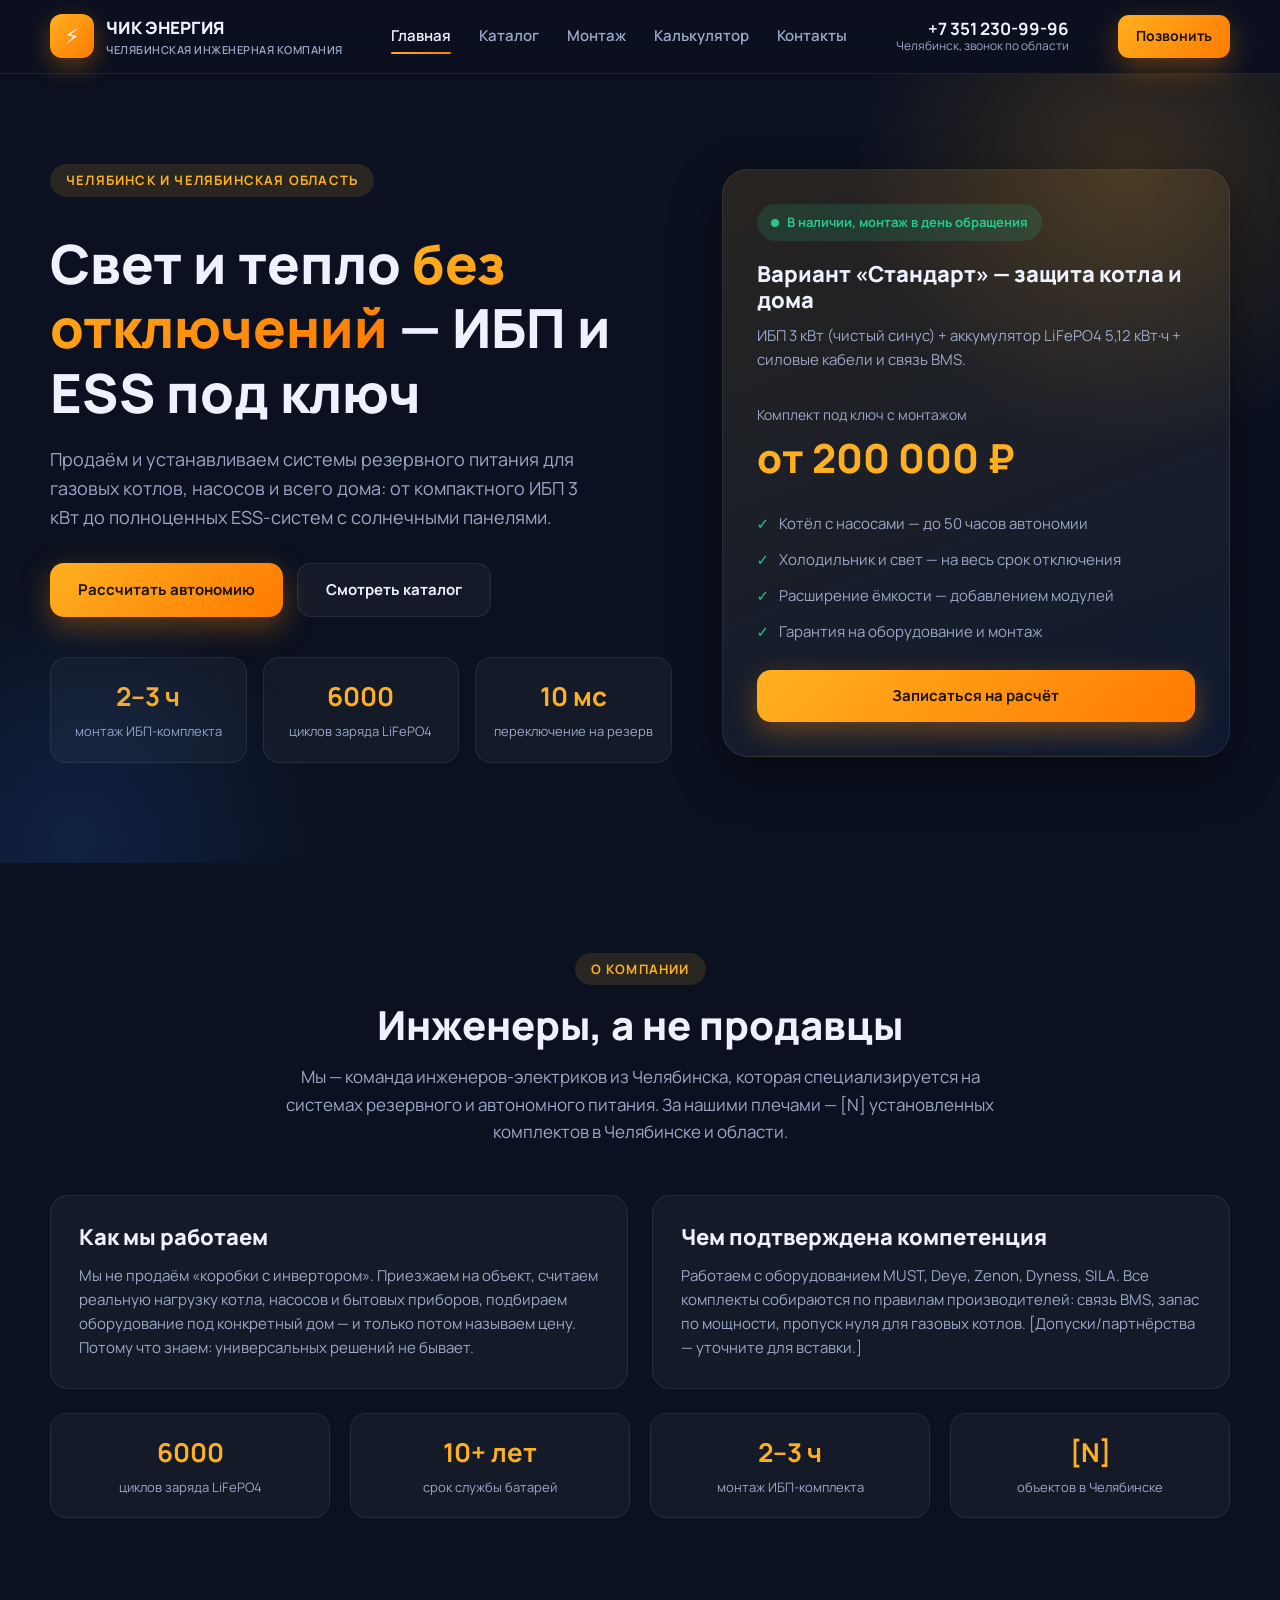
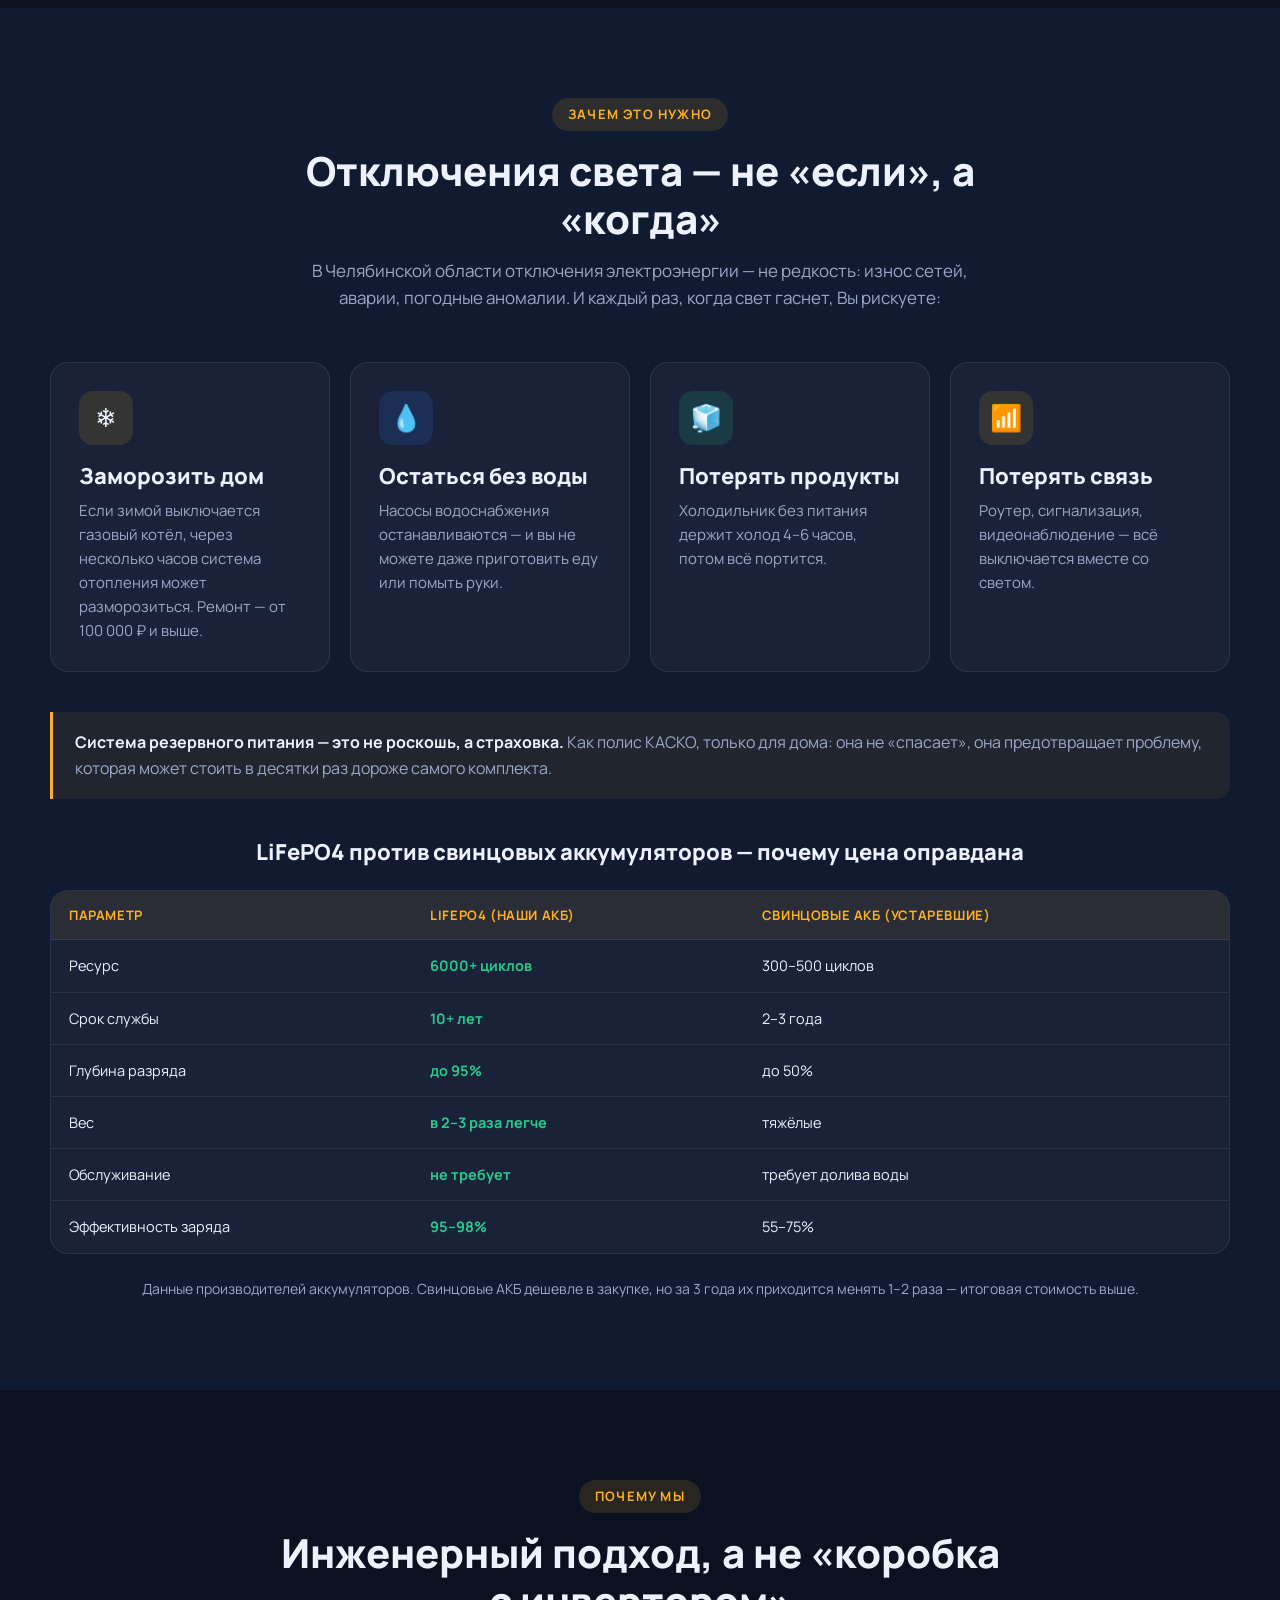
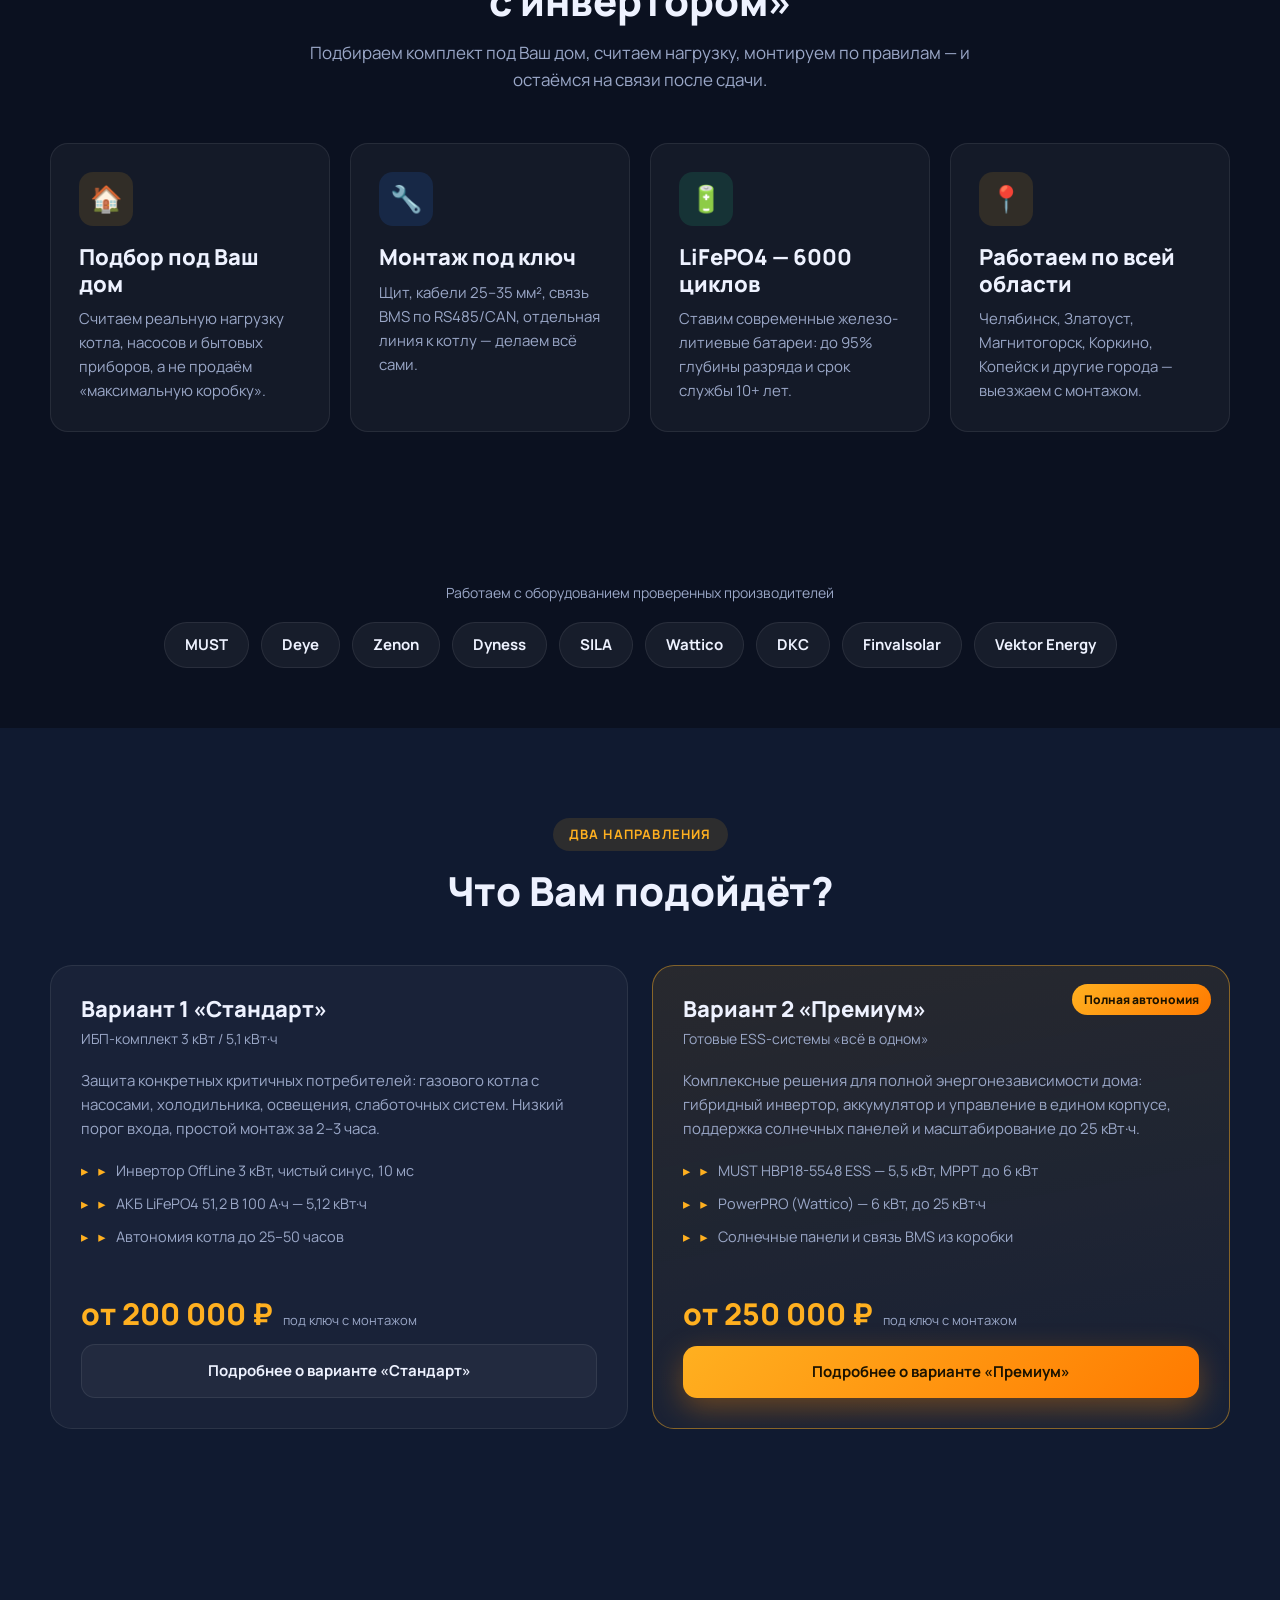
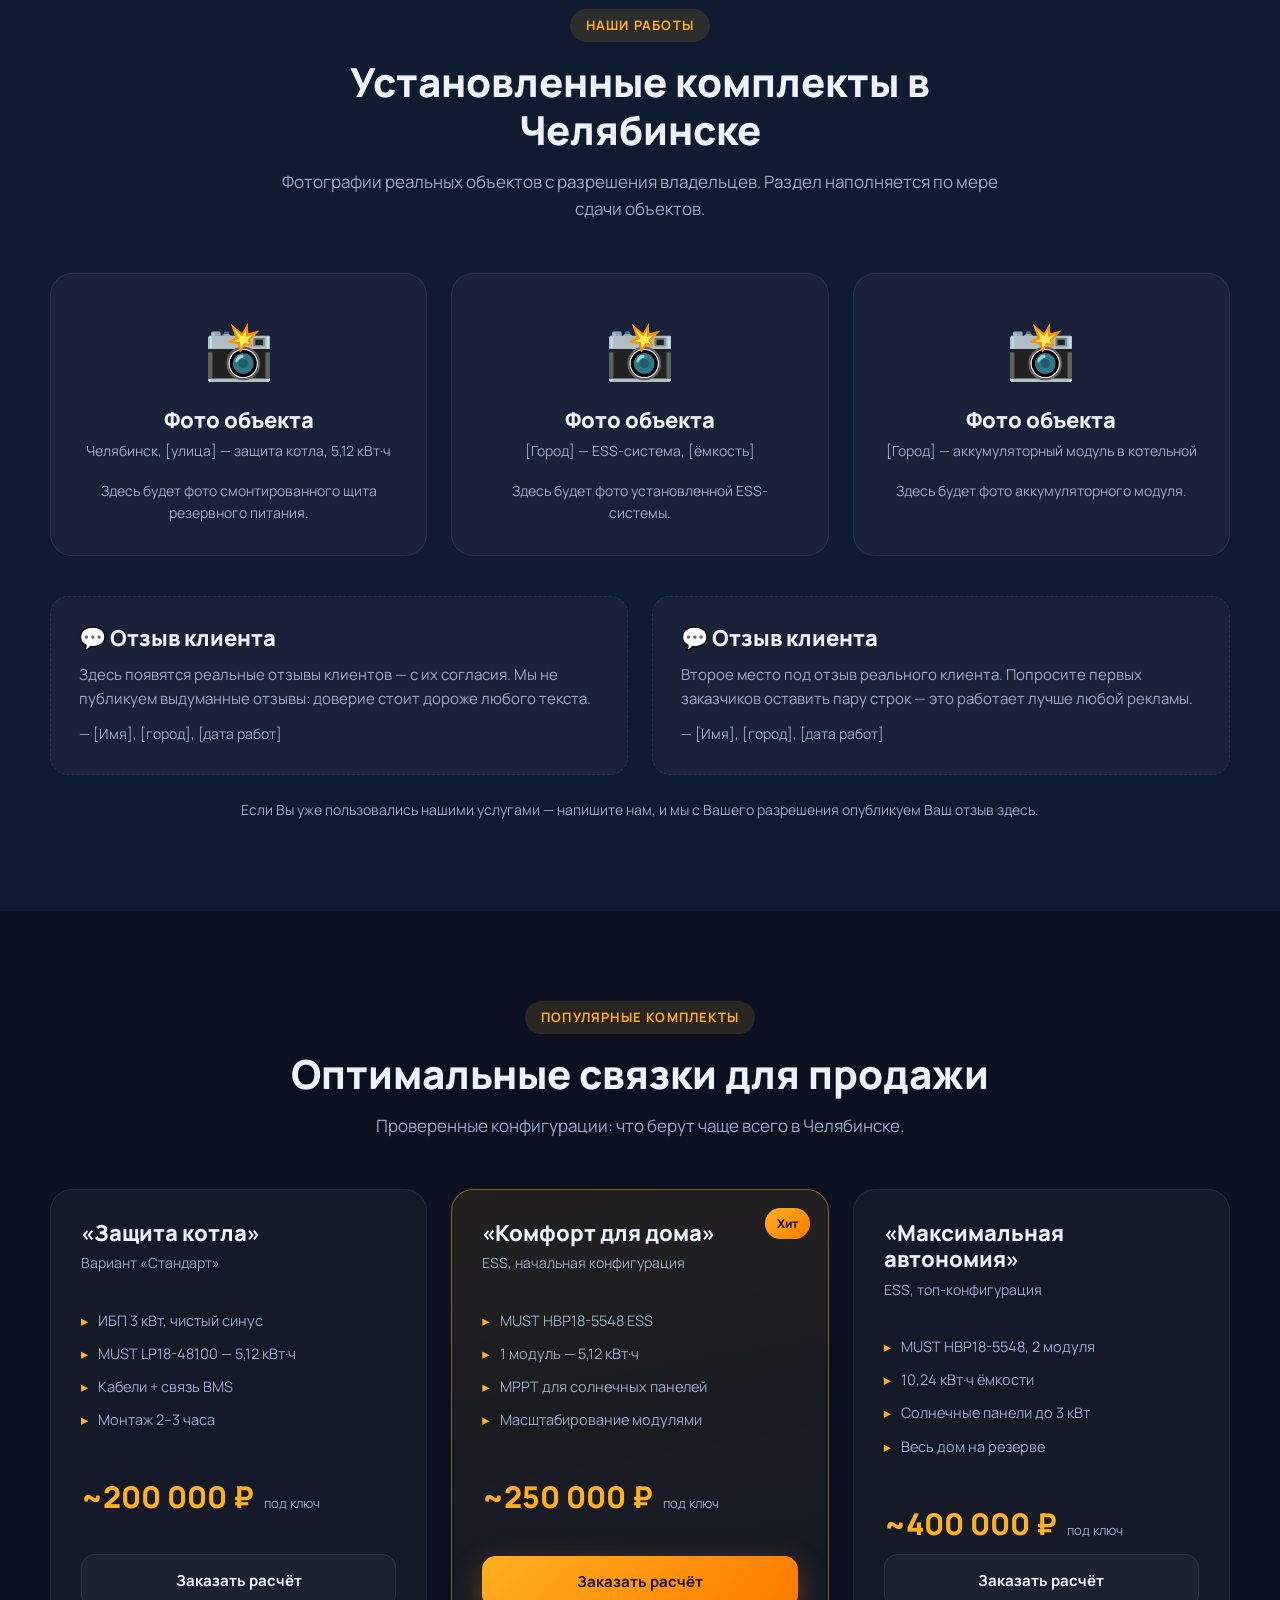
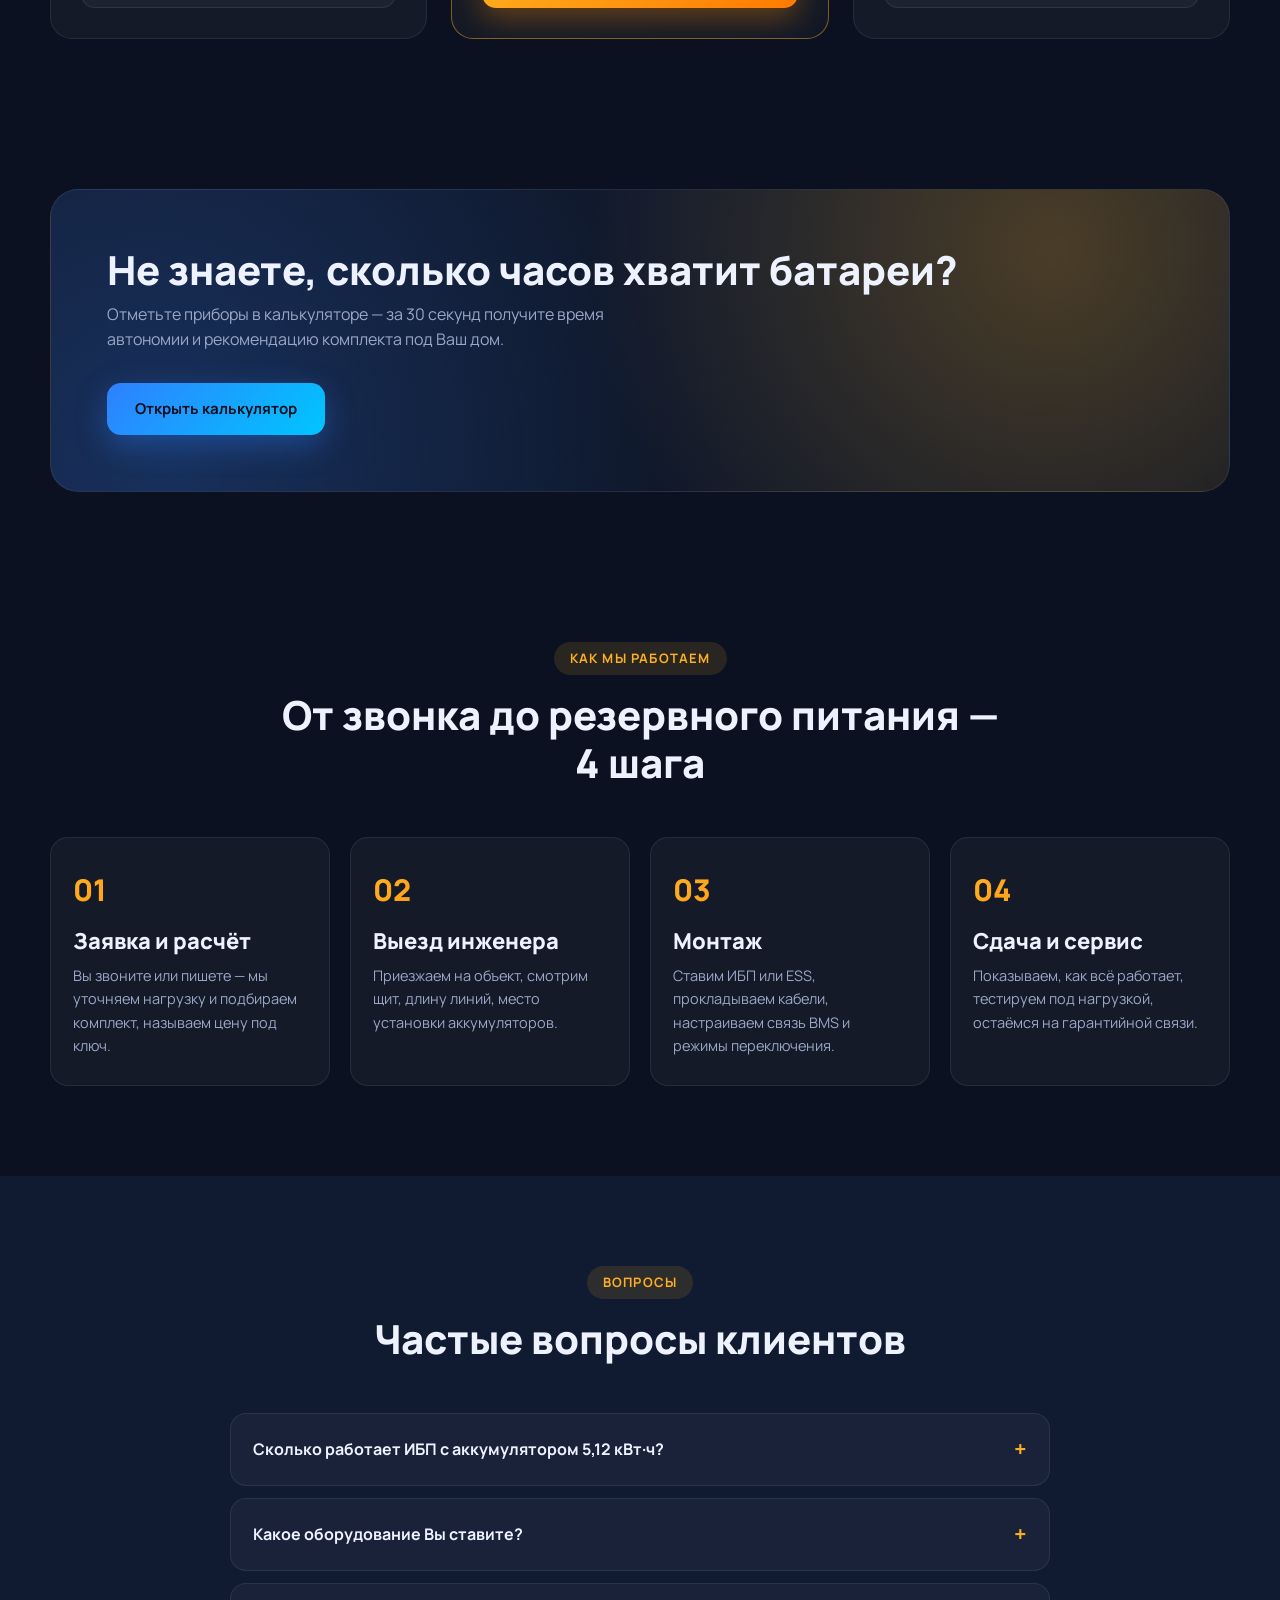
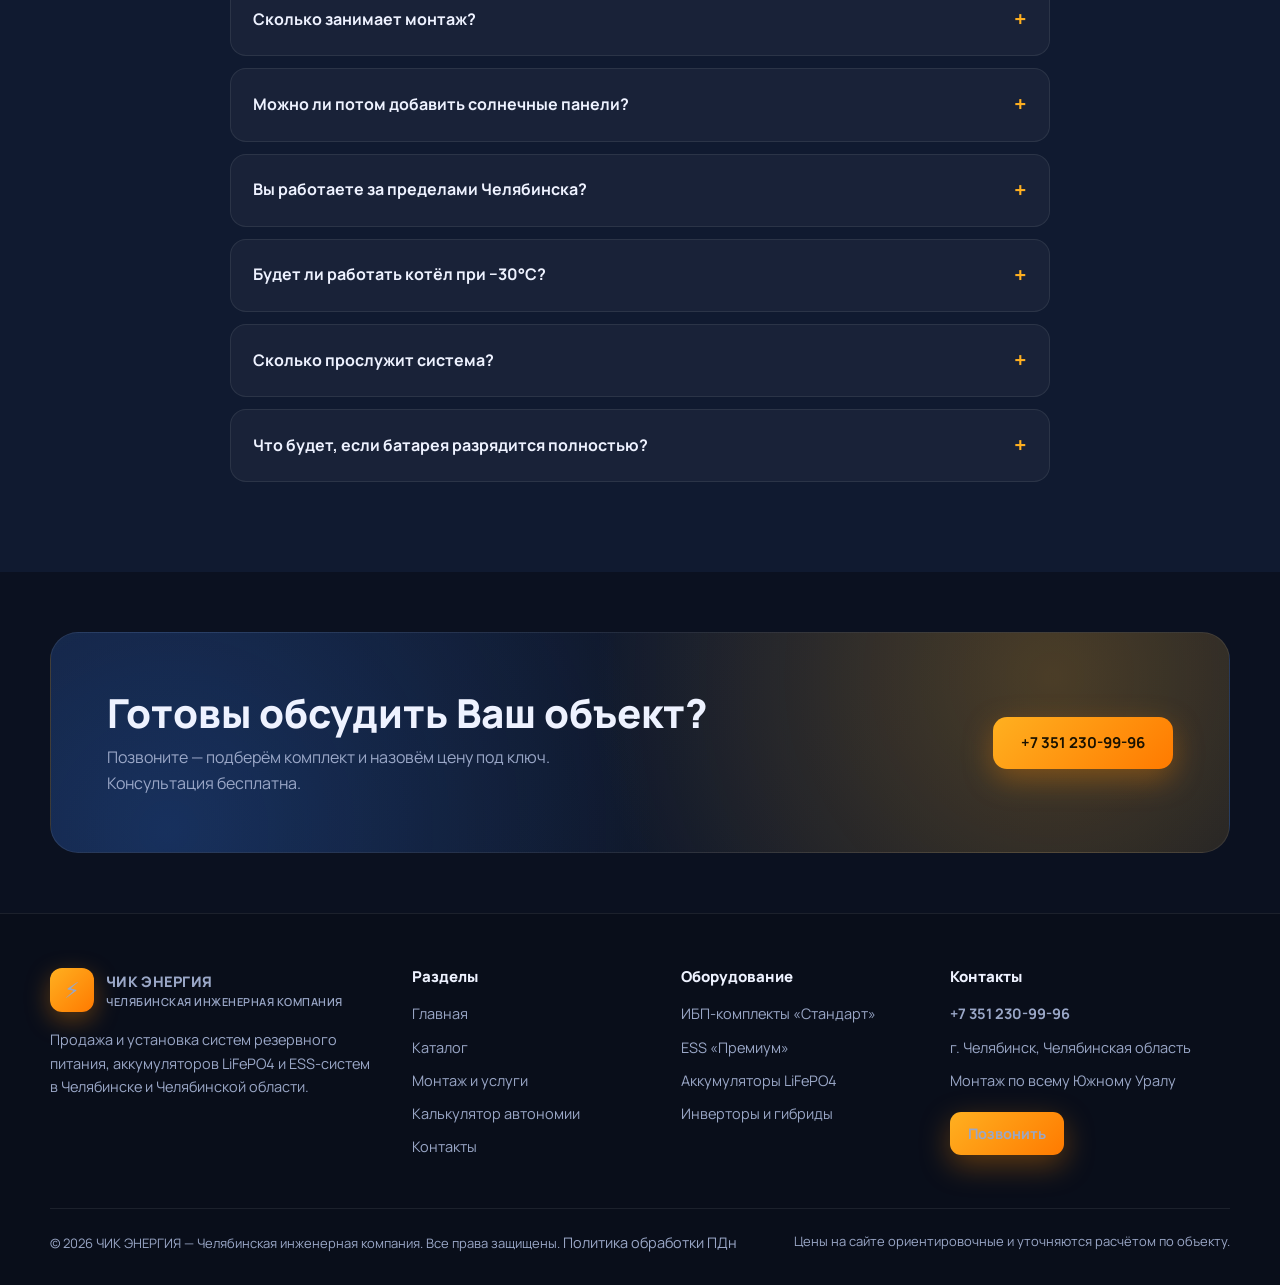
==== index.html @ 3b662ad5 "Развитие сайта по итогам ревью: доверие, SEO, форма, гарантии - Блоки «О компании» и «Зачем это нужн" ====
<!DOCTYPE html>
<html lang="ru">
<head>
  <meta charset="UTF-8">
  <meta name="viewport" content="width=device-width, initial-scale=1.0">
  <title>ЧИК ЭНЕРГИЯ — ИБП и ESS под ключ в Челябинске и области</title>
  <meta name="description" content="Челябинская инженерная компания «Энергия»: продажа и установка ИБП, аккумуляторов LiFePO4 и ESS-систем для дома. Монтаж под ключ, калькулятор автономии, гарантия.">
  <link rel="icon" type="image/svg+xml" href="favicon.svg">
  <meta property="og:title" content="ЧИК ЭНЕРГИЯ — ИБП и ESS под ключ в Челябинске и области">
  <meta property="og:description" content="Продажа и установка систем резервного питания: ИБП 3 кВт и ESS-системы с аккумуляторами LiFePO4. Монтаж под ключ, гарантия.">
  <meta property="og:type" content="website">
  <meta property="og:url" content="https://morozzz174.github.io/chik-energy/">
  <meta property="og:locale" content="ru_RU">
  <meta name="geo.region" content="RU-CHE">
  <meta name="geo.placename" content="Челябинск">
  <link rel="preconnect" href="https://fonts.googleapis.com">
  <link rel="preconnect" href="https://fonts.gstatic.com" crossorigin>
  <link href="https://fonts.googleapis.com/css2?family=Manrope:wght@400;600;700;800&display=swap" rel="stylesheet">
  <link rel="stylesheet" href="css/style.css">
</head>
<body>

  <header class="header">
    <div class="container header-inner">
      <a href="index.html" class="logo">
        <span class="logo-icon">⚡</span>
        <span>ЧИК ЭНЕРГИЯ<small>Челябинская инженерная компания</small></span>
      </a>
      <nav class="nav">
        <a href="index.html" class="active">Главная</a>
        <a href="catalog.html">Каталог</a>
        <a href="services.html">Монтаж</a>
        <a href="calculator.html">Калькулятор</a>
        <a href="contacts.html">Контакты</a>
      </nav>
      <a class="header-phone" href="tel:+73512309996">
        <strong>+7 351 230-99-96</strong>
        <span>Челябинск, звонок по области</span>
      </a>
      <a href="tel:+73512309996" class="btn btn-primary btn-sm">Позвонить</a>
      <button class="burger" aria-label="Меню"><span></span><span></span><span></span></button>
    </div>
  </header>

  <main>
    <section class="hero">
      <div class="container hero-grid">
        <div>
          <span class="eyebrow">Челябинск и Челябинская область</span>
          <h1>Свет и тепло <span class="text-grad">без отключений</span> — ИБП и ESS под ключ</h1>
          <p class="lead">Продаём и устанавливаем системы резервного питания для газовых котлов, насосов и всего дома: от компактного ИБП 3 кВт до полноценных ESS-систем с солнечными панелями.</p>
          <div class="hero-actions">
            <a href="calculator.html" class="btn btn-primary">Рассчитать автономию</a>
            <a href="catalog.html" class="btn btn-ghost">Смотреть каталог</a>
          </div>
          <div class="hero-stats">
            <div class="stat"><b>2–3 ч</b><span>монтаж ИБП-комплекта</span></div>
            <div class="stat"><b>6000</b><span>циклов заряда LiFePO4</span></div>
            <div class="stat"><b>10 мс</b><span>переключение на резерв</span></div>
          </div>
        </div>
        <div class="hero-card">
          <span class="badge"><span class="dot"></span> В наличии, монтаж в день обращения</span>
          <h3>Вариант «Стандарт» — защита котла и дома</h3>
          <p class="lead" style="font-size:15px">ИБП 3 кВт (чистый синус) + аккумулятор LiFePO4 5,12 кВт·ч + силовые кабели и связь BMS.</p>
          <div class="hero-price">
            <div class="from">Комплект под ключ с монтажом</div>
            <div class="val">от 200 000 ₽</div>
          </div>
          <ul class="hero-list">
            <li>Котёл с насосами — до 50 часов автономии</li>
            <li>Холодильник и свет — на весь срок отключения</li>
            <li>Расширение ёмкости — добавлением модулей</li>
            <li>Гарантия на оборудование и монтаж</li>
          </ul>
          <a href="contacts.html" class="btn btn-primary btn-block">Записаться на расчёт</a>
        </div>
      </div>
    </section>

    <section class="section" id="about">
      <div class="container">
        <div class="section-head reveal">
          <span class="eyebrow">О компании</span>
          <h2>Инженеры, а не продавцы</h2>
          <p class="lead">Мы — команда инженеров-электриков из Челябинска, которая специализируется на системах резервного и автономного питания. За нашими плечами — [N] установленных комплектов в Челябинске и области.</p>
        </div>
        <div class="grid-2">
          <div class="card reveal">
            <h3>Как мы работаем</h3>
            <p style="margin-top:14px">Мы не продаём «коробки с инвертором». Приезжаем на объект, считаем реальную нагрузку котла, насосов и бытовых приборов, подбираем оборудование под конкретный дом — и только потом называем цену. Потому что знаем: универсальных решений не бывает.</p>
          </div>
          <div class="card reveal">
            <h3>Чем подтверждена компетенция</h3>
            <p style="margin-top:14px">Работаем с оборудованием MUST, Deye, Zenon, Dyness, SILA. Все комплекты собираются по правилам производителей: связь BMS, запас по мощности, пропуск нуля для газовых котлов. [Допуски/партнёрства — уточните для вставки.]</p>
          </div>
        </div>
        <div class="grid-4 mt-24">
          <div class="stat reveal"><b>6000</b><span>циклов заряда LiFePO4</span></div>
          <div class="stat reveal"><b>10+ лет</b><span>срок службы батарей</span></div>
          <div class="stat reveal"><b>2–3 ч</b><span>монтаж ИБП-комплекта</span></div>
          <div class="stat reveal"><b>[N]</b><span>объектов в Челябинске</span></div>
        </div>
      </div>
    </section>

    <section class="section" style="background:var(--bg-soft)">
      <div class="container">
        <div class="section-head reveal">
          <span class="eyebrow">Зачем это нужно</span>
          <h2>Отключения света — не «если», а «когда»</h2>
          <p class="lead">В Челябинской области отключения электроэнергии — не редкость: износ сетей, аварии, погодные аномалии. И каждый раз, когда свет гаснет, Вы рискуете:</p>
        </div>
        <div class="grid-4">
          <div class="card reveal">
            <div class="icon">❄️</div>
            <h3>Заморозить дом</h3>
            <p>Если зимой выключается газовый котёл, через несколько часов система отопления может разморозиться. Ремонт — от 100 000 ₽ и выше.</p>
          </div>
          <div class="card reveal">
            <div class="icon blue">💧</div>
            <h3>Остаться без воды</h3>
            <p>Насосы водоснабжения останавливаются — и вы не можете даже приготовить еду или помыть руки.</p>
          </div>
          <div class="card reveal">
            <div class="icon green">🧊</div>
            <h3>Потерять продукты</h3>
            <p>Холодильник без питания держит холод 4–6 часов, потом всё портится.</p>
          </div>
          <div class="card reveal">
            <div class="icon">📶</div>
            <h3>Потерять связь</h3>
            <p>Роутер, сигнализация, видеонаблюдение — всё выключается вместе со светом.</p>
          </div>
        </div>
        <div class="note-box mt-40 reveal" style="font-size:16px">
          <b>Система резервного питания — это не роскошь, а страховка.</b> Как полис КАСКО, только для дома: она не «спасает», она предотвращает проблему, которая может стоить в десятки раз дороже самого комплекта.
        </div>

        <h3 class="mt-40 reveal center">LiFePO4 против свинцовых аккумуляторов — почему цена оправдана</h3>
        <div class="table-wrap mt-24 reveal">
          <table>
            <thead>
              <tr><th>Параметр</th><th>LiFePO4 (наши АКБ)</th><th>Свинцовые АКБ (устаревшие)</th></tr>
            </thead>
            <tbody>
              <tr><td>Ресурс</td><td style="color:var(--green);font-weight:700">6000+ циклов</td><td>300–500 циклов</td></tr>
              <tr><td>Срок службы</td><td style="color:var(--green);font-weight:700">10+ лет</td><td>2–3 года</td></tr>
              <tr><td>Глубина разряда</td><td style="color:var(--green);font-weight:700">до 95%</td><td>до 50%</td></tr>
              <tr><td>Вес</td><td style="color:var(--green);font-weight:700">в 2–3 раза легче</td><td>тяжёлые</td></tr>
              <tr><td>Обслуживание</td><td style="color:var(--green);font-weight:700">не требует</td><td>требует долива воды</td></tr>
              <tr><td>Эффективность заряда</td><td style="color:var(--green);font-weight:700">95–98%</td><td>55–75%</td></tr>
            </tbody>
          </table>
        </div>
        <p class="lead center mt-24 reveal" style="font-size:14px">Данные производителей аккумуляторов. Свинцовые АКБ дешевле в закупке, но за 3 года их приходится менять 1–2 раза — итоговая стоимость выше.</p>
      </div>
    </section>

    <section class="section">
      <div class="container">
        <div class="section-head reveal">
          <span class="eyebrow">Почему мы</span>
          <h2>Инженерный подход, а не «коробка с инвертором»</h2>
          <p class="lead">Подбираем комплект под Ваш дом, считаем нагрузку, монтируем по правилам — и остаёмся на связи после сдачи.</p>
        </div>
        <div class="grid-4">
          <div class="card reveal">
            <div class="icon">🏠</div>
            <h3>Подбор под Ваш дом</h3>
            <p>Считаем реальную нагрузку котла, насосов и бытовых приборов, а не продаём «максимальную коробку».</p>
          </div>
          <div class="card reveal">
            <div class="icon blue">🔧</div>
            <h3>Монтаж под ключ</h3>
            <p>Щит, кабели 25–35 мм², связь BMS по RS485/CAN, отдельная линия к котлу — делаем всё сами.</p>
          </div>
          <div class="card reveal">
            <div class="icon green">🔋</div>
            <h3>LiFePO4 — 6000 циклов</h3>
            <p>Ставим современные железо-литиевые батареи: до 95% глубины разряда и срок службы 10+ лет.</p>
          </div>
          <div class="card reveal">
            <div class="icon">📍</div>
            <h3>Работаем по всей области</h3>
            <p>Челябинск, Златоуст, Магнитогорск, Коркино, Копейск и другие города — выезжаем с монтажом.</p>
          </div>
        </div>
      </div>
    </section>

    <section class="section-tight">
      <div class="container center">
        <p class="lead reveal" style="font-size:14px;margin-bottom:18px">Работаем с оборудованием проверенных производителей</p>
        <div class="partners reveal">
          <span class="badge-line">MUST</span>
          <span class="badge-line">Deye</span>
          <span class="badge-line">Zenon</span>
          <span class="badge-line">Dyness</span>
          <span class="badge-line">SILA</span>
          <span class="badge-line">Wattico</span>
          <span class="badge-line">DKC</span>
          <span class="badge-line">Finvalsolar</span>
          <span class="badge-line">Vektor Energy</span>
        </div>
      </div>
    </section>

    <section class="section" style="background:var(--bg-soft)">
      <div class="container">
        <div class="section-head reveal">
          <span class="eyebrow">Два направления</span>
          <h2>Что Вам подойдёт?</h2>
        </div>
        <div class="grid-2">
          <div class="product reveal">
            <h3>Вариант 1 «Стандарт»</h3>
            <p class="sub">ИБП-комплект 3 кВт / 5,1 кВт·ч</p>
            <p class="lead" style="font-size:15px">Защита конкретных критичных потребителей: газового котла с насосами, холодильника, освещения, слаботочных систем. Низкий порог входа, простой монтаж за 2–3 часа.</p>
            <ul style="display:grid;gap:10px;margin:18px 0 24px">
              <li style="color:var(--muted);font-size:14.5px;display:flex;gap:10px"><span style="color:var(--accent)">▸</span> Инвертор OffLine 3 кВт, чистый синус, 10 мс</li>
              <li style="color:var(--muted);font-size:14.5px;display:flex;gap:10px"><span style="color:var(--accent)">▸</span> АКБ LiFePO4 51,2 В 100 А·ч — 5,12 кВт·ч</li>
              <li style="color:var(--muted);font-size:14.5px;display:flex;gap:10px"><span style="color:var(--accent)">▸</span> Автономия котла до 25–50 часов</li>
            </ul>
            <div class="price-row"><span class="price">от 200 000 ₽</span><span class="price-note">под ключ с монтажом</span></div>
            <a href="catalog.html#standart" class="btn btn-ghost">Подробнее о варианте «Стандарт»</a>
          </div>
          <div class="product featured reveal">
            <span class="tag">Полная автономия</span>
            <h3>Вариант 2 «Премиум»</h3>
            <p class="sub">Готовые ESS-системы «всё в одном»</p>
            <p class="lead" style="font-size:15px">Комплексные решения для полной энергонезависимости дома: гибридный инвертор, аккумулятор и управление в едином корпусе, поддержка солнечных панелей и масштабирование до 25 кВт·ч.</p>
            <ul style="display:grid;gap:10px;margin:18px 0 24px">
              <li style="color:var(--muted);font-size:14.5px;display:flex;gap:10px"><span style="color:var(--accent)">▸</span> MUST HBP18-5548 ESS — 5,5 кВт, MPPT до 6 кВт</li>
              <li style="color:var(--muted);font-size:14.5px;display:flex;gap:10px"><span style="color:var(--accent)">▸</span> PowerPRO (Wattico) — 6 кВт, до 25 кВт·ч</li>
              <li style="color:var(--muted);font-size:14.5px;display:flex;gap:10px"><span style="color:var(--accent)">▸</span> Солнечные панели и связь BMS из коробки</li>
            </ul>
            <div class="price-row"><span class="price">от 250 000 ₽</span><span class="price-note">под ключ с монтажом</span></div>
            <a href="catalog.html#premium" class="btn btn-primary">Подробнее о варианте «Премиум»</a>
          </div>
        </div>
      </div>
    </section>

    <section class="section" style="background:var(--bg-soft)">
      <div class="container">
        <div class="section-head reveal">
          <span class="eyebrow">Наши работы</span>
          <h2>Установленные комплекты в Челябинске</h2>
          <p class="lead">Фотографии реальных объектов с разрешения владельцев. Раздел наполняется по мере сдачи объектов.</p>
        </div>
        <div class="grid-3">
          <div class="product reveal" style="align-items:center;text-align:center">
            <div style="font-size:56px;margin-bottom:14px">📸</div>
            <h3>Фото объекта</h3>
            <p class="sub">Челябинск, [улица] — защита котла, 5,12 кВт·ч</p>
            <p class="lead" style="font-size:14px">Здесь будет фото смонтированного щита резервного питания.</p>
          </div>
          <div class="product reveal" style="align-items:center;text-align:center">
            <div style="font-size:56px;margin-bottom:14px">📸</div>
            <h3>Фото объекта</h3>
            <p class="sub">[Город] — ESS-система, [ёмкость]</p>
            <p class="lead" style="font-size:14px">Здесь будет фото установленной ESS-системы.</p>
          </div>
          <div class="product reveal" style="align-items:center;text-align:center">
            <div style="font-size:56px;margin-bottom:14px">📸</div>
            <h3>Фото объекта</h3>
            <p class="sub">[Город] — аккумуляторный модуль в котельной</p>
            <p class="lead" style="font-size:14px">Здесь будет фото аккумуляторного модуля.</p>
          </div>
        </div>

        <div class="grid-2 mt-40">
          <div class="card reveal" style="border-style:dashed">
            <h3>💬 Отзыв клиента</h3>
            <p style="margin-top:12px">Здесь появятся реальные отзывы клиентов — с их согласия. Мы не публикуем выдуманные отзывы: доверие стоит дороже любого текста.</p>
            <p style="margin-top:12px;color:var(--muted);font-size:14px">— [Имя], [город], [дата работ]</p>
          </div>
          <div class="card reveal" style="border-style:dashed">
            <h3>💬 Отзыв клиента</h3>
            <p style="margin-top:12px">Второе место под отзыв реального клиента. Попросите первых заказчиков оставить пару строк — это работает лучше любой рекламы.</p>
            <p style="margin-top:12px;color:var(--muted);font-size:14px">— [Имя], [город], [дата работ]</p>
          </div>
        </div>
        <p class="lead center mt-24 reveal" style="font-size:14px">Если Вы уже пользовались нашими услугами — напишите нам, и мы с Вашего разрешения опубликуем Ваш отзыв здесь.</p>
      </div>
    </section>

    <section class="section">
      <div class="container">
        <div class="section-head reveal">
          <span class="eyebrow">Популярные комплекты</span>
          <h2>Оптимальные связки для продажи</h2>
          <p class="lead">Проверенные конфигурации: что берут чаще всего в Челябинске.</p>
        </div>
        <div class="grid-3">
          <div class="product reveal">
            <h3>«Защита котла»</h3>
            <p class="sub">Вариант «Стандарт»</p>
            <ul>
              <li>ИБП 3 кВт, чистый синус</li>
              <li>MUST LP18-48100 — 5,12 кВт·ч</li>
              <li>Кабели + связь BMS</li>
              <li>Монтаж 2–3 часа</li>
            </ul>
            <div class="price-row"><span class="price">~200 000 ₽</span><span class="price-note">под ключ</span></div>
            <a href="contacts.html" class="btn btn-ghost">Заказать расчёт</a>
          </div>
          <div class="product featured reveal">
            <span class="tag">Хит</span>
            <h3>«Комфорт для дома»</h3>
            <p class="sub">ESS, начальная конфигурация</p>
            <ul>
              <li>MUST HBP18-5548 ESS</li>
              <li>1 модуль — 5,12 кВт·ч</li>
              <li>MPPT для солнечных панелей</li>
              <li>Масштабирование модулями</li>
            </ul>
            <div class="price-row"><span class="price">~250 000 ₽</span><span class="price-note">под ключ</span></div>
            <a href="contacts.html" class="btn btn-primary">Заказать расчёт</a>
          </div>
          <div class="product reveal">
            <h3>«Максимальная автономия»</h3>
            <p class="sub">ESS, топ-конфигурация</p>
            <ul>
              <li>MUST HBP18-5548, 2 модуля</li>
              <li>10,24 кВт·ч ёмкости</li>
              <li>Солнечные панели до 3 кВт</li>
              <li>Весь дом на резерве</li>
            </ul>
            <div class="price-row"><span class="price">~400 000 ₽</span><span class="price-note">под ключ</span></div>
            <a href="contacts.html" class="btn btn-ghost">Заказать расчёт</a>
          </div>
        </div>
      </div>
    </section>

    <section class="section-tight">
      <div class="container">
        <div class="cta-band reveal">
          <div>
            <h2>Не знаете, сколько часов хватит батареи?</h2>
            <p>Отметьте приборы в калькуляторе — за 30 секунд получите время автономии и рекомендацию комплекта под Ваш дом.</p>
          </div>
          <a href="calculator.html" class="btn btn-blue">Открыть калькулятор</a>
        </div>
      </div>
    </section>

    <section class="section">
      <div class="container">
        <div class="section-head reveal">
          <span class="eyebrow">Как мы работаем</span>
          <h2>От звонка до резервного питания — 4 шага</h2>
        </div>
        <div class="steps">
          <div class="step reveal">
            <h3>Заявка и расчёт</h3>
            <p>Вы звоните или пишете — мы уточняем нагрузку и подбираем комплект, называем цену под ключ.</p>
          </div>
          <div class="step reveal">
            <h3>Выезд инженера</h3>
            <p>Приезжаем на объект, смотрим щит, длину линий, место установки аккумуляторов.</p>
          </div>
          <div class="step reveal">
            <h3>Монтаж</h3>
            <p>Ставим ИБП или ESS, прокладываем кабели, настраиваем связь BMS и режимы переключения.</p>
          </div>
          <div class="step reveal">
            <h3>Сдача и сервис</h3>
            <p>Показываем, как всё работает, тестируем под нагрузкой, остаёмся на гарантийной связи.</p>
          </div>
        </div>
      </div>
    </section>

    <section class="section" style="background:var(--bg-soft)">
      <div class="container">
        <div class="section-head reveal">
          <span class="eyebrow">Вопросы</span>
          <h2>Частые вопросы клиентов</h2>
        </div>
        <div class="faq">
          <div class="faq-item reveal">
            <button class="faq-q">Сколько работает ИБП с аккумулятором 5,12 кВт·ч?</button>
            <div class="faq-a"><p>Газовый котёл с насосами (100–200 Вт) — около 25–50 часов, холодильник — 17–34 часа, LED-освещение — 50–100 часов. Точный расчёт зависит от нагрузки — воспользуйтесь <a href="calculator.html" style="color:var(--accent)">калькулятором автономии</a>.</p></div>
          </div>
          <div class="faq-item reveal">
            <button class="faq-q">Какое оборудование Вы ставите?</button>
            <div class="faq-a"><p>Инверторы и ESS MUST, гибридные инверторы Deye и SILA, аккумуляторы LiFePO4 (MUST, Zenon, Dyness, Finvalsolar, Vektor Energy и другие). Подбираем под задачу и бюджет.</p></div>
          </div>
          <div class="faq-item reveal">
            <button class="faq-q">Сколько занимает монтаж?</button>
            <div class="faq-a"><p>ИБП-комплект «Стандарт» — 2–3 часа. Система ESS «Премиум» — около одного рабочего дня, включая связь BMS и пусконаладку.</p></div>
          </div>
          <div class="faq-item reveal">
            <button class="faq-q">Можно ли потом добавить солнечные панели?</button>
            <div class="faq-a"><p>Да. Гибридные инверторы Deye и ESS-системы MUST имеют встроенный MPPT-контроллер — панели подключаются без замены оборудования.</p></div>
          </div>
          <div class="faq-item reveal">
            <button class="faq-q">Вы работаете за пределами Челябинска?</button>
            <div class="faq-a"><p>Да, выезжаем по всей Челябинской области: Златоуст, Магнитогорск, Копейск, Коркино, Сатка и другие города. Условия выезда уточняйте по телефону.</p></div>
          </div>
          <div class="faq-item reveal">
            <button class="faq-q">Будет ли работать котёл при −30°C?</button>
            <div class="faq-a"><p>Аккумуляторы LiFePO4 не рекомендуется ставить в неотапливаемых помещениях: при минусовых температурах ёмкость падает и ресурс сокращается. Оптимально — котельная с плюсовой температурой. Сам инвертор работает при −20 °C и ниже.</p></div>
          </div>
          <div class="faq-item reveal">
            <button class="faq-q">Сколько прослужит система?</button>
            <div class="faq-a"><p>При одном цикле заряд-разряд в день — 10+ лет, при двух циклах — 5–7 лет. Инверторы служат 10+ лет. Мы подбираем ёмкость так, чтобы глубина разряда была комфортной для батареи.</p></div>
          </div>
          <div class="faq-item reveal">
            <button class="faq-q">Что будет, если батарея разрядится полностью?</button>
            <div class="faq-a"><p>BMS отключит нагрузку, чтобы защитить аккумулятор от переразряда. Когда появится городская сеть, система автоматически зарядится и снова начнёт резервировать питание. Ручных действий не требуется.</p></div>
          </div>
        </div>
      </div>
    </section>

    <section class="section-tight">
      <div class="container">
        <div class="cta-band reveal">
          <div>
            <h2>Готовы обсудить Ваш объект?</h2>
            <p>Позвоните — подберём комплект и назовём цену под ключ. Консультация бесплатна.</p>
          </div>
          <a href="tel:+73512309996" class="btn btn-primary">+7 351 230-99-96</a>
        </div>
      </div>
    </section>
  </main>

  <footer class="footer">
    <div class="container">
      <div class="footer-grid">
        <div>
          <a href="index.html" class="logo" style="margin-bottom:16px">
            <span class="logo-icon">⚡</span>
            <span>ЧИК ЭНЕРГИЯ<small>Челябинская инженерная компания</small></span>
          </a>
          <p>Продажа и установка систем резервного питания, аккумуляторов LiFePO4 и ESS-систем в Челябинске и Челябинской области.</p>
        </div>
        <div>
          <h4>Разделы</h4>
          <ul>
            <li><a href="index.html">Главная</a></li>
            <li><a href="catalog.html">Каталог</a></li>
            <li><a href="services.html">Монтаж и услуги</a></li>
            <li><a href="calculator.html">Калькулятор автономии</a></li>
            <li><a href="contacts.html">Контакты</a></li>
          </ul>
        </div>
        <div>
          <h4>Оборудование</h4>
          <ul>
            <li><a href="catalog.html#standart">ИБП-комплекты «Стандарт»</a></li>
            <li><a href="catalog.html#premium">ESS «Премиум»</a></li>
            <li><a href="catalog.html#accu">Аккумуляторы LiFePO4</a></li>
            <li><a href="catalog.html#inverters">Инверторы и гибриды</a></li>
          </ul>
        </div>
        <div>
          <h4>Контакты</h4>
          <ul>
            <li><a href="tel:+73512309996"><b>+7 351 230-99-96</b></a></li>
            <li>г. Челябинск, Челябинская область</li>
            <li>Монтаж по всему Южному Уралу</li>
          </ul>
          <a href="tel:+73512309996" class="btn btn-primary btn-sm" style="margin-top:10px">Позвонить</a>
        </div>
      </div>
      <div class="footer-bottom">
        <span>© 2026 ЧИК ЭНЕРГИЯ — Челябинская инженерная компания. Все права защищены. <a href="policy.html">Политика обработки ПДн</a></span>
        <span>Цены на сайте ориентировочные и уточняются расчётом по объекту.</span>
      </div>
    </div>
  </footer>

  <a href="tel:+73512309996" class="float-call">📞 Позвонить</a>

  <script src="js/main.js"></script>
  <script type="application/ld+json">
  {
    "@context": "https://schema.org",
    "@type": "LocalBusiness",
    "name": "ЧИК ЭНЕРГИЯ — Челябинская инженерная компания",
    "description": "Продажа и установка ИБП, аккумуляторов LiFePO4 и ESS-систем в Челябинске и области",
    "url": "https://morozzz174.github.io/chik-energy/",
    "telephone": "+7-351-230-99-96",
    "address": {
      "@type": "PostalAddress",
      "addressLocality": "Челябинск",
      "addressRegion": "Челябинская область",
      "addressCountry": "RU"
    },
    "areaServed": {
      "@type": "State",
      "name": "Челябинская область"
    }
  }
  </script>
</body>
</html>
---- css/style.css ----
:root {
  --bg: #0b1120;
  --bg-soft: #101a30;
  --card: rgba(255, 255, 255, 0.04);
  --card-border: rgba(255, 255, 255, 0.08);
  --text: #eef2ff;
  --muted: #9aa7c7;
  --accent: #ffb020;
  --accent-2: #ff8a00;
  --blue: #2f80ff;
  --green: #27c98b;
  --danger: #ff5c5c;
  --grad: linear-gradient(135deg, #ffb020, #ff7a00);
  --grad-blue: linear-gradient(135deg, #2f80ff, #00c6ff);
  --radius: 18px;
  --shadow: 0 18px 50px rgba(0, 0, 0, 0.45);
  --container: 1180px;
}

* { margin: 0; padding: 0; box-sizing: border-box; }

html { scroll-behavior: smooth; }

body {
  font-family: "Manrope", "Segoe UI", system-ui, -apple-system, sans-serif;
  background: var(--bg);
  color: var(--text);
  line-height: 1.6;
  overflow-x: hidden;
}

img { max-width: 100%; display: block; }
a { color: inherit; text-decoration: none; }
ul { list-style: none; }

.container {
  width: min(100% - 40px, var(--container));
  margin-inline: auto;
}

.section { padding: 90px 0; }
.section-tight { padding: 60px 0; }

.section-head {
  text-align: center;
  max-width: 720px;
  margin: 0 auto 50px;
}

.eyebrow {
  display: inline-block;
  padding: 6px 16px;
  border-radius: 999px;
  background: rgba(255, 176, 32, 0.12);
  color: var(--accent);
  font-size: 13px;
  font-weight: 700;
  letter-spacing: 1.2px;
  text-transform: uppercase;
  margin-bottom: 16px;
}

h1, h2, h3, h4 { line-height: 1.2; font-weight: 800; }

h2 { font-size: clamp(28px, 4vw, 40px); margin-bottom: 14px; }
h3 { font-size: 22px; margin-bottom: 10px; }

.lead { color: var(--muted); font-size: 17px; }

.text-grad {
  background: var(--grad);
  -webkit-background-clip: text;
  background-clip: text;
  color: transparent;
}

/* Header */
.header {
  position: sticky;
  top: 0;
  z-index: 100;
  backdrop-filter: blur(14px);
  background: rgba(11, 17, 32, 0.82);
  border-bottom: 1px solid var(--card-border);
}

.header-inner {
  display: flex;
  align-items: center;
  justify-content: space-between;
  gap: 20px;
  padding: 14px 0;
}

.logo {
  display: flex;
  align-items: center;
  gap: 12px;
  font-weight: 800;
  font-size: 17px;
  letter-spacing: 0.3px;
}

.logo-icon {
  width: 44px;
  height: 44px;
  border-radius: 12px;
  background: var(--grad);
  display: grid;
  place-items: center;
  font-size: 22px;
  box-shadow: 0 8px 24px rgba(255, 138, 0, 0.35);
  flex-shrink: 0;
}

.logo small {
  display: block;
  font-size: 11px;
  color: var(--muted);
  font-weight: 600;
  letter-spacing: 0.5px;
  text-transform: uppercase;
}

.nav { display: flex; align-items: center; gap: 28px; }

.nav a {
  color: var(--muted);
  font-weight: 600;
  font-size: 15px;
  transition: color 0.2s;
  position: relative;
}

.nav a:hover, .nav a.active { color: var(--text); }

.nav a.active::after {
  content: "";
  position: absolute;
  left: 0; right: 0; bottom: -6px;
  height: 2px;
  border-radius: 2px;
  background: var(--grad);
}

.header-phone {
  display: flex;
  flex-direction: column;
  align-items: flex-end;
  line-height: 1.2;
}

.header-phone strong { font-size: 17px; white-space: nowrap; }
.header-phone span { font-size: 12px; color: var(--muted); }

.burger {
  display: none;
  flex-direction: column;
  gap: 5px;
  background: none;
  border: 0;
  cursor: pointer;
  padding: 8px;
}

.burger span {
  width: 24px;
  height: 2px;
  background: var(--text);
  border-radius: 2px;
  transition: 0.25s;
}

.burger.open span:nth-child(1) { transform: translateY(7px) rotate(45deg); }
.burger.open span:nth-child(2) { opacity: 0; }
.burger.open span:nth-child(3) { transform: translateY(-7px) rotate(-45deg); }

/* Buttons */
.btn {
  display: inline-flex;
  align-items: center;
  justify-content: center;
  gap: 8px;
  padding: 14px 28px;
  border-radius: 14px;
  font-weight: 700;
  font-size: 15px;
  border: 0;
  cursor: pointer;
  transition: transform 0.2s, box-shadow 0.2s, background 0.2s;
  white-space: nowrap;
}

.btn:hover { transform: translateY(-2px); }
.btn:active { transform: translateY(0); }

.btn-primary {
  background: var(--grad);
  color: #1a1200;
  box-shadow: 0 10px 30px rgba(255, 138, 0, 0.35);
}

.btn-primary:hover { box-shadow: 0 14px 36px rgba(255, 138, 0, 0.5); }

.btn-ghost {
  background: var(--card);
  border: 1px solid var(--card-border);
  color: var(--text);
}

.btn-ghost:hover { background: rgba(255, 255, 255, 0.08); }

.btn-blue {
  background: var(--grad-blue);
  color: #041020;
  box-shadow: 0 10px 30px rgba(47, 128, 255, 0.35);
}

.btn-sm { padding: 10px 18px; font-size: 14px; border-radius: 11px; }
.btn-block { width: 100%; }

/* Hero */
.hero {
  position: relative;
  padding: 90px 0 100px;
  overflow: hidden;
}

.hero::before {
  content: "";
  position: absolute;
  top: -200px; right: -150px;
  width: 600px; height: 600px;
  background: radial-gradient(circle, rgba(255, 176, 32, 0.18), transparent 65%);
  pointer-events: none;
}

.hero::after {
  content: "";
  position: absolute;
  bottom: -250px; left: -200px;
  width: 550px; height: 550px;
  background: radial-gradient(circle, rgba(47, 128, 255, 0.16), transparent 65%);
  pointer-events: none;
}

.hero-grid {
  position: relative;
  display: grid;
  grid-template-columns: 1.1fr 0.9fr;
  gap: 50px;
  align-items: center;
}

.hero h1 {
  font-size: clamp(34px, 5vw, 54px);
  margin: 18px 0 20px;
}

.hero .lead { font-size: 18px; margin-bottom: 32px; max-width: 540px; }

.hero-actions { display: flex; gap: 14px; flex-wrap: wrap; margin-bottom: 40px; }

.hero-stats {
  display: grid;
  grid-template-columns: repeat(3, 1fr);
  gap: 16px;
}

.stat {
  background: var(--card);
  border: 1px solid var(--card-border);
  border-radius: 16px;
  padding: 18px 14px;
  text-align: center;
  backdrop-filter: blur(8px);
}

.stat b { display: block; font-size: 26px; color: var(--accent); }
.stat span { font-size: 13px; color: var(--muted); }

.hero-card {
  position: relative;
  background: linear-gradient(160deg, rgba(255, 176, 32, 0.12), rgba(47, 128, 255, 0.08));
  border: 1px solid var(--card-border);
  border-radius: 26px;
  padding: 34px;
  box-shadow: var(--shadow);
}

.hero-card .badge {
  display: inline-flex;
  align-items: center;
  gap: 8px;
  background: rgba(39, 201, 139, 0.15);
  color: var(--green);
  padding: 8px 14px;
  border-radius: 999px;
  font-size: 13px;
  font-weight: 700;
  margin-bottom: 20px;
}

.dot {
  width: 8px; height: 8px;
  border-radius: 50%;
  background: var(--green);
  box-shadow: 0 0 0 0 rgba(39, 201, 139, 0.6);
  animation: pulse 2s infinite;
}

@keyframes pulse {
  0% { box-shadow: 0 0 0 0 rgba(39, 201, 139, 0.55); }
  70% { box-shadow: 0 0 0 12px rgba(39, 201, 139, 0); }
  100% { box-shadow: 0 0 0 0 rgba(39, 201, 139, 0); }
}

.hero-price { margin: 22px 0; }

.hero-price .from { color: var(--muted); font-size: 14px; }
.hero-price .val { font-size: 40px; font-weight: 800; color: var(--accent); }

.hero-list { display: grid; gap: 12px; margin-bottom: 26px; }

.hero-list li {
  display: flex;
  gap: 10px;
  align-items: flex-start;
  color: var(--muted);
  font-size: 15px;
}

.hero-list li::before {
  content: "✓";
  color: var(--green);
  font-weight: 800;
  flex-shrink: 0;
}

/* Cards */
.grid-2 { display: grid; grid-template-columns: repeat(2, 1fr); gap: 24px; }
.grid-3 { display: grid; grid-template-columns: repeat(3, 1fr); gap: 24px; }
.grid-4 { display: grid; grid-template-columns: repeat(4, 1fr); gap: 20px; }

.card {
  background: var(--card);
  border: 1px solid var(--card-border);
  border-radius: var(--radius);
  padding: 28px;
  transition: transform 0.25s, border-color 0.25s, background 0.25s;
}

.card:hover {
  transform: translateY(-5px);
  border-color: rgba(255, 176, 32, 0.35);
  background: rgba(255, 255, 255, 0.06);
}

.card .icon {
  width: 54px; height: 54px;
  border-radius: 14px;
  display: grid;
  place-items: center;
  font-size: 26px;
  background: rgba(255, 176, 32, 0.12);
  margin-bottom: 18px;
}

.card .icon.blue { background: rgba(47, 128, 255, 0.14); }
.card .icon.green { background: rgba(39, 201, 139, 0.14); }

.card p { color: var(--muted); font-size: 15px; }

/* Offer / product cards */
.product {
  position: relative;
  display: flex;
  flex-direction: column;
  background: var(--card);
  border: 1px solid var(--card-border);
  border-radius: 22px;
  padding: 30px;
  overflow: hidden;
}

.product.featured {
  border-color: rgba(255, 176, 32, 0.45);
  background: linear-gradient(170deg, rgba(255, 176, 32, 0.1), rgba(255, 255, 255, 0.03));
}

.product .tag {
  position: absolute;
  top: 18px; right: 18px;
  background: var(--grad);
  color: #1a1200;
  font-size: 12px;
  font-weight: 800;
  padding: 6px 12px;
  border-radius: 999px;
}

.product h3 { margin-bottom: 6px; }

.product .sub { color: var(--muted); font-size: 14px; margin-bottom: 18px; }

.product .price-row {
  display: flex;
  align-items: baseline;
  gap: 10px;
  margin: 18px 0 6px;
}

.product .price {
  font-size: 30px;
  font-weight: 800;
  color: var(--accent);
}

.product .price-note { color: var(--muted); font-size: 13px; }

.product ul { display: grid; gap: 10px; margin: 16px 0 24px; }

.product ul li {
  display: flex;
  gap: 10px;
  font-size: 14.5px;
  color: var(--muted);
}

.product ul li::before {
  content: "▸";
  color: var(--accent);
  flex-shrink: 0;
}

.product .btn { margin-top: auto; }

/* Tables */
.table-wrap {
  overflow-x: auto;
  border-radius: 18px;
  border: 1px solid var(--card-border);
  background: var(--card);
}

table {
  width: 100%;
  border-collapse: collapse;
  min-width: 640px;
}

th, td {
  padding: 14px 18px;
  text-align: left;
  border-bottom: 1px solid var(--card-border);
  font-size: 14.5px;
}

th {
  background: rgba(255, 176, 32, 0.08);
  color: var(--accent);
  font-size: 13px;
  text-transform: uppercase;
  letter-spacing: 0.6px;
}

tr:last-child td { border-bottom: 0; }
tbody tr:hover { background: rgba(255, 255, 255, 0.03); }
td strong { color: var(--text); }

/* Comparison */
.compare .hl { color: var(--green); font-weight: 700; }

/* Steps */
.steps { display: grid; grid-template-columns: repeat(4, 1fr); gap: 20px; counter-reset: step; }

.step {
  position: relative;
  background: var(--card);
  border: 1px solid var(--card-border);
  border-radius: 18px;
  padding: 28px 22px;
}

.step::before {
  counter-increment: step;
  content: counter(step, decimal-leading-zero);
  display: block;
  font-size: 30px;
  font-weight: 800;
  color: transparent;
  background: var(--grad);
  -webkit-background-clip: text;
  background-clip: text;
  margin-bottom: 14px;
}

.step p { color: var(--muted); font-size: 14.5px; }

/* CTA band */
.cta-band {
  position: relative;
  border-radius: 28px;
  padding: 56px;
  background:
    radial-gradient(circle at 85% 20%, rgba(255, 176, 32, 0.25), transparent 45%),
    radial-gradient(circle at 10% 90%, rgba(47, 128, 255, 0.22), transparent 45%),
    linear-gradient(135deg, #121c33, #0d1526);
  border: 1px solid var(--card-border);
  display: flex;
  align-items: center;
  justify-content: space-between;
  gap: 30px;
  flex-wrap: wrap;
}

.cta-band h2 { margin-bottom: 8px; }
.cta-band p { color: var(--muted); max-width: 520px; }

/* Footer */
.footer {
  border-top: 1px solid var(--card-border);
  padding: 54px 0 30px;
  background: #090e1a;
}

.footer-grid {
  display: grid;
  grid-template-columns: 1.4fr 1fr 1fr 1.2fr;
  gap: 36px;
  margin-bottom: 40px;
}

.footer h4 { font-size: 15px; margin-bottom: 16px; color: var(--text); }
.footer p, .footer li, .footer a { color: var(--muted); font-size: 14.5px; }
.footer li { margin-bottom: 10px; }
.footer a:hover { color: var(--accent); }

.footer-bottom {
  border-top: 1px solid var(--card-border);
  padding-top: 22px;
  display: flex;
  justify-content: space-between;
  gap: 14px;
  flex-wrap: wrap;
  color: var(--muted);
  font-size: 13px;
}

/* Page hero (inner pages) */
.page-hero {
  padding: 60px 0 40px;
  background:
    radial-gradient(circle at 80% 0%, rgba(255, 176, 32, 0.12), transparent 50%),
    radial-gradient(circle at 10% 100%, rgba(47, 128, 255, 0.1), transparent 50%);
  border-bottom: 1px solid var(--card-border);
}

.page-hero h1 { font-size: clamp(30px, 4.4vw, 46px); margin: 12px 0 14px; }
.page-hero .lead { max-width: 640px; }

/* Calculator */
.calc {
  display: grid;
  grid-template-columns: 1.25fr 0.75fr;
  gap: 26px;
  align-items: start;
}

.calc-panel {
  background: var(--card);
  border: 1px solid var(--card-border);
  border-radius: 22px;
  padding: 30px;
}

.calc-panel h3 { margin-bottom: 18px; }

.appliances { display: grid; gap: 12px; }

.appliance {
  display: grid;
  grid-template-columns: auto 1fr auto;
  align-items: center;
  gap: 14px;
  padding: 14px 16px;
  border-radius: 14px;
  border: 1px solid var(--card-border);
  background: rgba(255, 255, 255, 0.02);
  cursor: pointer;
  transition: border-color 0.2s, background 0.2s;
}

.appliance:hover { border-color: rgba(255, 176, 32, 0.35); }
.appliance.checked {
  border-color: rgba(255, 176, 32, 0.55);
  background: rgba(255, 176, 32, 0.08);
}

.appliance input { display: none; }

.appliance .chk {
  width: 22px; height: 22px;
  border-radius: 7px;
  border: 2px solid var(--muted);
  display: grid;
  place-items: center;
  font-size: 13px;
  color: transparent;
  transition: 0.2s;
}

.appliance.checked .chk {
  background: var(--grad);
  border-color: transparent;
  color: #1a1200;
  font-weight: 800;
}

.appliance .name { font-weight: 700; font-size: 15px; }
.appliance .hint { color: var(--muted); font-size: 12.5px; }
.appliance .watts { color: var(--accent); font-weight: 800; font-size: 14px; white-space: nowrap; }

.qty-row { display: flex; align-items: center; gap: 10px; margin-top: 8px; }

.qty-btn {
  width: 28px; height: 28px;
  border-radius: 8px;
  border: 1px solid var(--card-border);
  background: rgba(255, 255, 255, 0.05);
  color: var(--text);
  font-weight: 800;
  cursor: pointer;
}

.qty-btn:hover { background: rgba(255, 176, 32, 0.2); }
.qty-val { min-width: 22px; text-align: center; font-weight: 700; }

.battery-opts { display: grid; grid-template-columns: repeat(3, 1fr); gap: 12px; margin-top: 6px; }

.battery-opt {
  border: 1px solid var(--card-border);
  border-radius: 14px;
  padding: 16px 12px;
  text-align: center;
  cursor: pointer;
  transition: 0.2s;
  background: rgba(255, 255, 255, 0.02);
}

.battery-opt b { display: block; font-size: 20px; }
.battery-opt span { color: var(--muted); font-size: 12px; }
.battery-opt.active {
  border-color: rgba(47, 128, 255, 0.6);
  background: rgba(47, 128, 255, 0.12);
}

.result-card {
  position: sticky;
  top: 100px;
  background: linear-gradient(170deg, rgba(47, 128, 255, 0.14), rgba(255, 176, 32, 0.06));
  border: 1px solid var(--card-border);
  border-radius: 22px;
  padding: 30px;
  box-shadow: var(--shadow);
}

.result-card .big {
  font-size: 44px;
  font-weight: 800;
  color: var(--accent);
  line-height: 1.1;
  margin: 8px 0 4px;
}

.result-card .unit { color: var(--muted); font-size: 14px; }

.result-row {
  display: flex;
  justify-content: space-between;
  gap: 10px;
  padding: 12px 0;
  border-bottom: 1px dashed var(--card-border);
  font-size: 14.5px;
}

.result-row span { color: var(--muted); }
.result-row b { text-align: right; }

.reco {
  margin-top: 18px;
  padding: 16px;
  border-radius: 14px;
  background: rgba(39, 201, 139, 0.1);
  border: 1px solid rgba(39, 201, 139, 0.25);
}

.reco b { color: var(--green); display: block; margin-bottom: 6px; font-size: 14px; }
.reco p { font-size: 14px; color: var(--muted); }

/* Forms */
.form-grid { display: grid; grid-template-columns: 1fr 1fr; gap: 16px; }
.form-grid .full { grid-column: 1 / -1; }

.field label {
  display: block;
  font-size: 13px;
  font-weight: 700;
  color: var(--muted);
  margin-bottom: 8px;
  text-transform: uppercase;
  letter-spacing: 0.5px;
}

.field input, .field textarea, .field select {
  width: 100%;
  padding: 14px 16px;
  border-radius: 12px;
  border: 1px solid var(--card-border);
  background: rgba(255, 255, 255, 0.04);
  color: var(--text);
  font: inherit;
  font-size: 15px;
  transition: border-color 0.2s, box-shadow 0.2s;
}

.field input:focus, .field textarea:focus, .field select:focus {
  outline: none;
  border-color: rgba(255, 176, 32, 0.6);
  box-shadow: 0 0 0 3px rgba(255, 176, 32, 0.15);
}

.field textarea { min-height: 120px; resize: vertical; }

.form-note { color: var(--muted); font-size: 13px; margin-top: 12px; }

.form-success {
  display: none;
  margin-top: 16px;
  padding: 14px 18px;
  border-radius: 12px;
  background: rgba(39, 201, 139, 0.12);
  border: 1px solid rgba(39, 201, 139, 0.3);
  color: var(--green);
  font-weight: 700;
}

.form-success.show { display: block; }

.form-error {
  display: none;
  margin-top: 16px;
  padding: 14px 18px;
  border-radius: 12px;
  background: rgba(255, 92, 92, 0.1);
  border: 1px solid rgba(255, 92, 92, 0.3);
  color: var(--danger);
  font-weight: 600;
  font-size: 14.5px;
}

.form-error.show { display: block; }

/* Contacts */
.contact-block { display: grid; gap: 18px; }

.contact-item {
  display: flex;
  gap: 16px;
  align-items: flex-start;
}

.contact-item .icon {
  width: 48px; height: 48px;
  border-radius: 13px;
  background: rgba(255, 176, 32, 0.12);
  display: grid;
  place-items: center;
  font-size: 22px;
  flex-shrink: 0;
}

.contact-item b { display: block; font-size: 16px; }
.contact-item a, .contact-item span { color: var(--muted); font-size: 14.5px; }
.contact-item a:hover { color: var(--accent); }

.map-frame {
  border-radius: 22px;
  overflow: hidden;
  border: 1px solid var(--card-border);
  height: 380px;
  background: var(--card);
}

.map-frame iframe {
  width: 100%;
  height: 100%;
  border: 0;
  filter: grayscale(0.2) contrast(1.05);
}

/* Accordion */
.faq { display: grid; gap: 12px; max-width: 820px; margin: 0 auto; }

.faq-item {
  background: var(--card);
  border: 1px solid var(--card-border);
  border-radius: 16px;
  overflow: hidden;
}

.faq-q {
  width: 100%;
  text-align: left;
  padding: 18px 22px;
  background: none;
  border: 0;
  color: var(--text);
  font: inherit;
  font-weight: 700;
  font-size: 16px;
  cursor: pointer;
  display: flex;
  justify-content: space-between;
  gap: 14px;
  align-items: center;
}

.faq-q::after {
  content: "+";
  font-size: 22px;
  color: var(--accent);
  transition: transform 0.25s;
}

.faq-item.open .faq-q::after { transform: rotate(45deg); }

.faq-a {
  max-height: 0;
  overflow: hidden;
  transition: max-height 0.3s ease;
  color: var(--muted);
}

.faq-a p { padding: 0 22px 18px; font-size: 15px; }

/* Scheme (connection diagram) */
.scheme {
  background: var(--card);
  border: 1px solid var(--card-border);
  border-radius: 20px;
  padding: 30px;
}

.scheme-flow {
  display: flex;
  flex-direction: column;
  align-items: center;
  gap: 0;
}

.scheme-node {
  width: min(100%, 420px);
  text-align: center;
  padding: 16px 20px;
  border-radius: 14px;
  border: 1px solid var(--card-border);
  background: rgba(255, 255, 255, 0.04);
  font-weight: 700;
  font-size: 15px;
}

.scheme-node.accent {
  border-color: rgba(255, 176, 32, 0.5);
  background: rgba(255, 176, 32, 0.1);
}

.scheme-node.blue {
  border-color: rgba(47, 128, 255, 0.5);
  background: rgba(47, 128, 255, 0.1);
}

.scheme-arrow {
  color: var(--accent);
  font-size: 22px;
  padding: 6px 0;
  line-height: 1;
}

.scheme-branches {
  display: grid;
  grid-template-columns: repeat(auto-fit, minmax(140px, 1fr));
  gap: 12px;
  width: min(100%, 520px);
  margin-top: 4px;
}

.scheme-branch {
  padding: 12px 14px;
  border-radius: 12px;
  border: 1px dashed var(--card-border);
  text-align: center;
  font-size: 13.5px;
  color: var(--muted);
  background: rgba(255, 255, 255, 0.02);
}

/* Misc */
.badge-line {
  display: inline-flex;
  align-items: center;
  gap: 8px;
  padding: 8px 14px;
  border-radius: 999px;
  background: rgba(255, 255, 255, 0.05);
  border: 1px solid var(--card-border);
  font-size: 13px;
  color: var(--muted);
}

.partners {
  display: flex;
  flex-wrap: wrap;
  justify-content: center;
  gap: 12px;
}

.partners .badge-line {
  font-size: 15px;
  font-weight: 700;
  color: var(--text);
  padding: 10px 20px;
}

.float-call {
  position: fixed;
  right: 18px;
  bottom: 18px;
  z-index: 90;
  display: none;
  align-items: center;
  gap: 10px;
  padding: 14px 22px;
  border-radius: 999px;
  background: var(--grad);
  color: #1a1200;
  font-weight: 800;
  font-size: 15px;
  box-shadow: 0 12px 34px rgba(255, 138, 0, 0.45);
}

.mt-24 { margin-top: 24px; }
.mt-40 { margin-top: 40px; }
.mb-0 { margin-bottom: 0; }
.center { text-align: center; }

.note-box {
  border-left: 3px solid var(--accent);
  background: rgba(255, 176, 32, 0.07);
  border-radius: 0 14px 14px 0;
  padding: 18px 22px;
  color: var(--muted);
  font-size: 15px;
}

.note-box b { color: var(--text); }

/* Animations on scroll */
.reveal {
  opacity: 0;
  transform: translateY(24px);
  transition: opacity 0.6s ease, transform 0.6s ease;
}

.reveal.visible { opacity: 1; transform: none; }

/* Responsive */
@media (max-width: 980px) {
  .hero-grid, .calc { grid-template-columns: 1fr; }
  .grid-3, .grid-4, .steps { grid-template-columns: repeat(2, 1fr); }
  .footer-grid { grid-template-columns: repeat(2, 1fr); }
  .result-card { position: static; }
  .nav {
    position: fixed;
    inset: 73px 0 auto 0;
    background: rgba(11, 17, 32, 0.98);
    flex-direction: column;
    align-items: stretch;
    padding: 20px;
    gap: 6px;
    border-bottom: 1px solid var(--card-border);
    transform: translateY(-130%);
    transition: transform 0.3s ease;
  }
  .nav.open { transform: translateY(0); }
  .nav a { padding: 12px 10px; border-radius: 10px; font-size: 16px; }
  .nav a:hover, .nav a.active { background: rgba(255, 255, 255, 0.05); }
  .nav a.active::after { display: none; }
  .burger { display: flex; }
  .header-phone { display: none; }
  .float-call { display: inline-flex; }
  .cta-band { padding: 36px 26px; }
}

@media (max-width: 640px) {
  .section { padding: 64px 0; }
  .grid-2, .grid-3, .grid-4, .steps, .form-grid { grid-template-columns: 1fr; }
  .hero-stats { grid-template-columns: 1fr; }
  .battery-opts { grid-template-columns: 1fr; }
  .footer-grid { grid-template-columns: 1fr; }
  .hero { padding: 60px 0; }
}
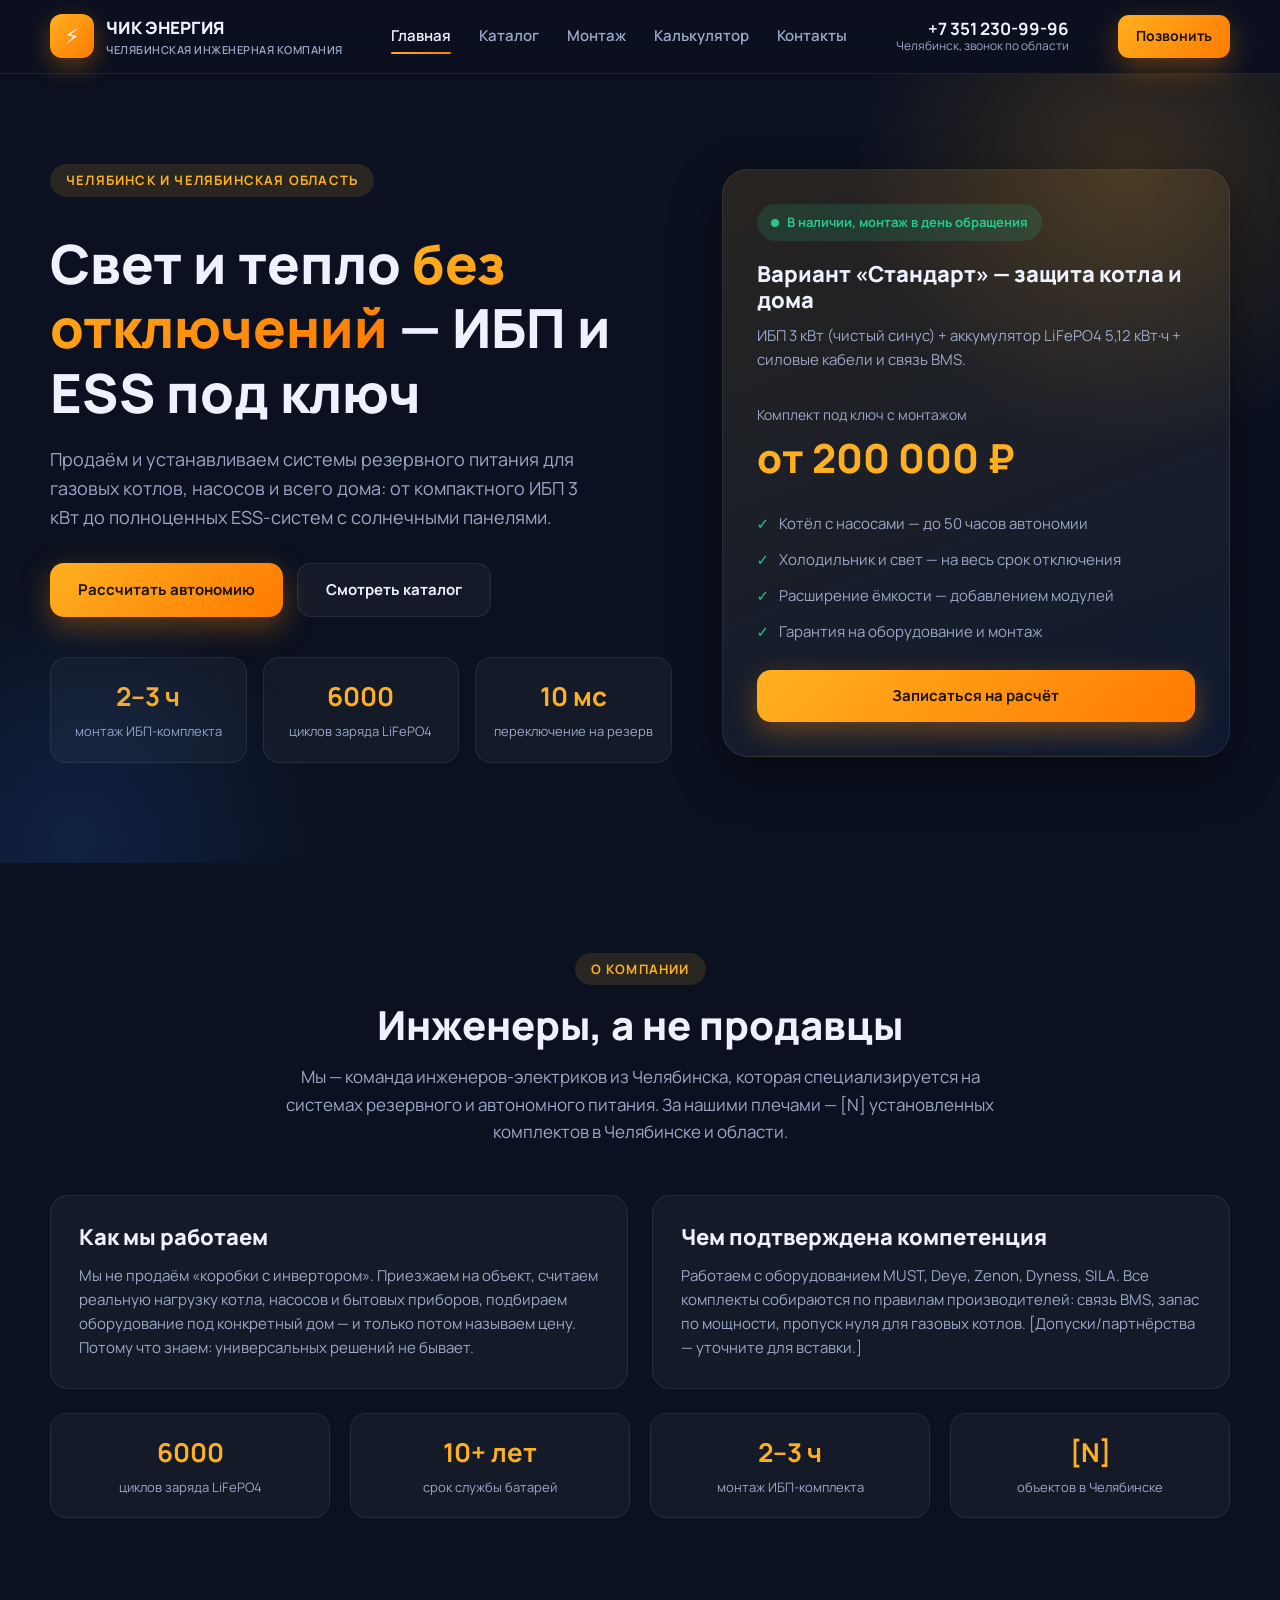
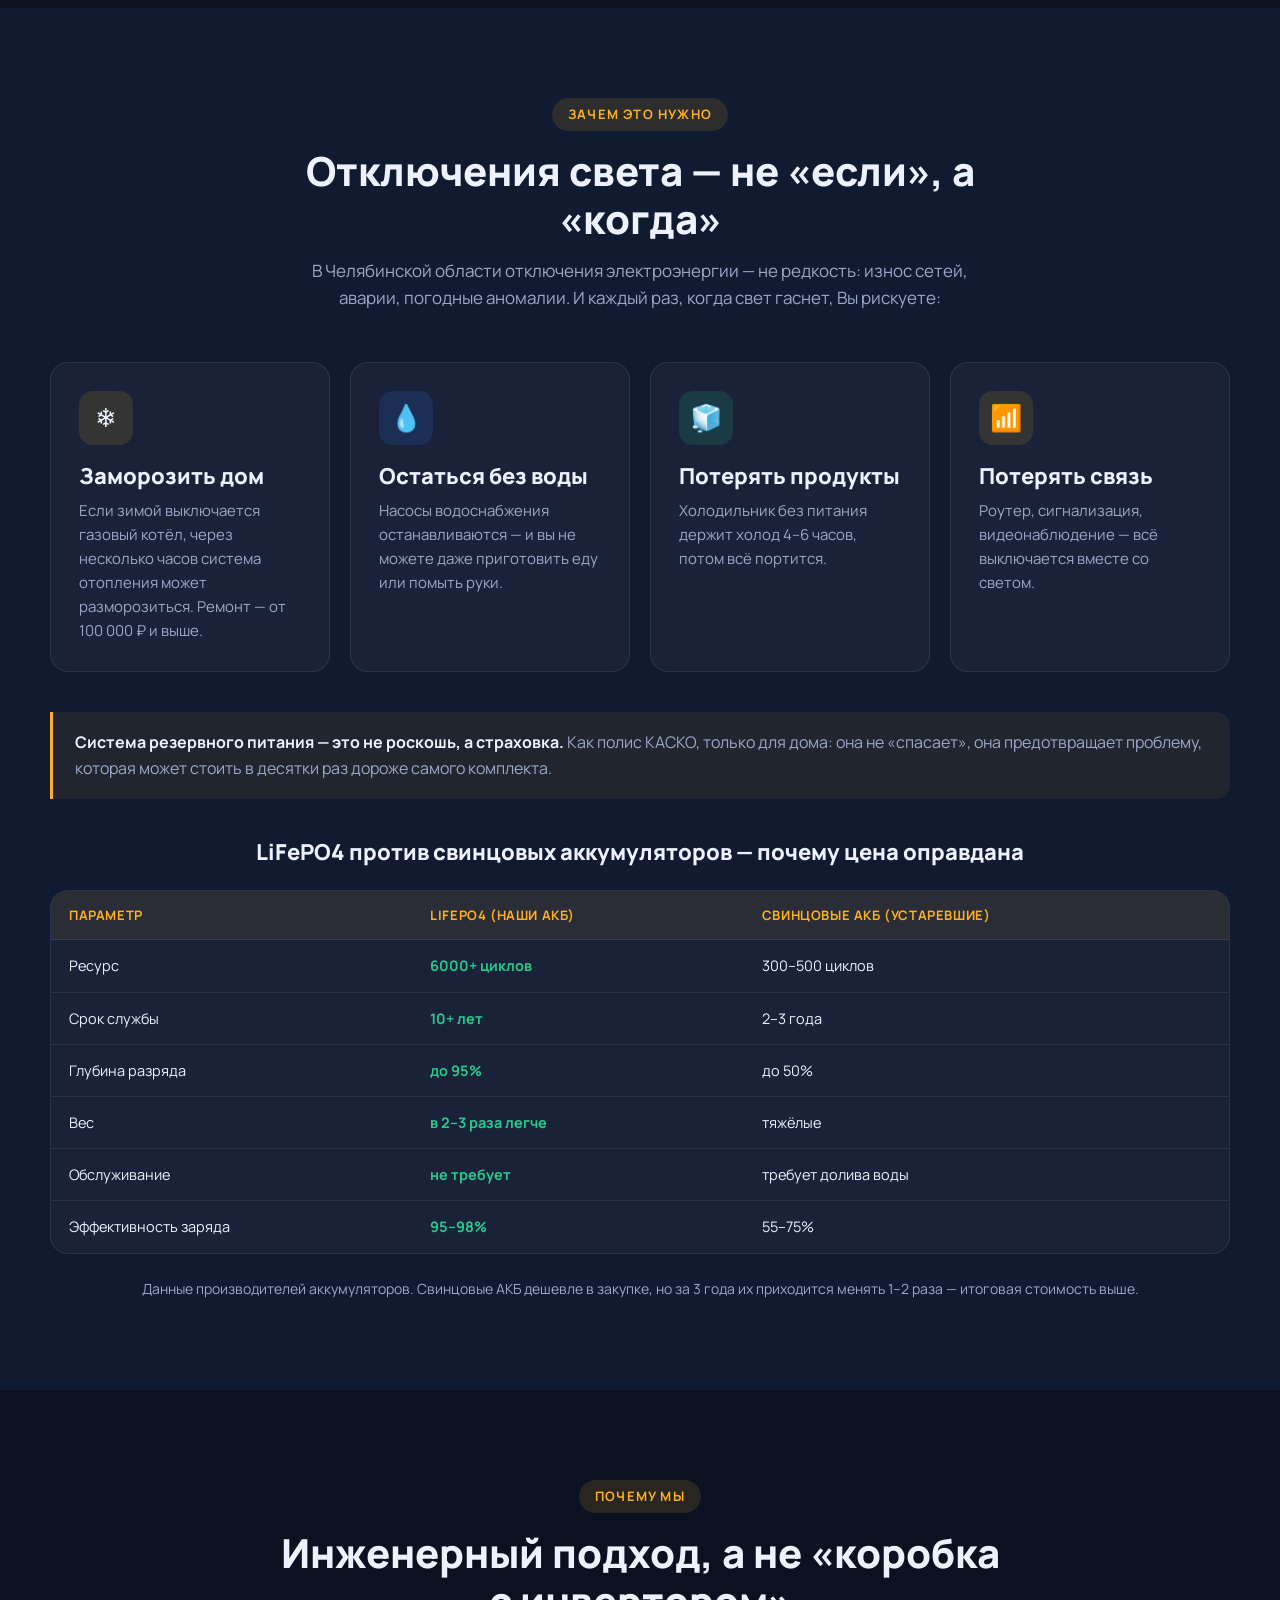
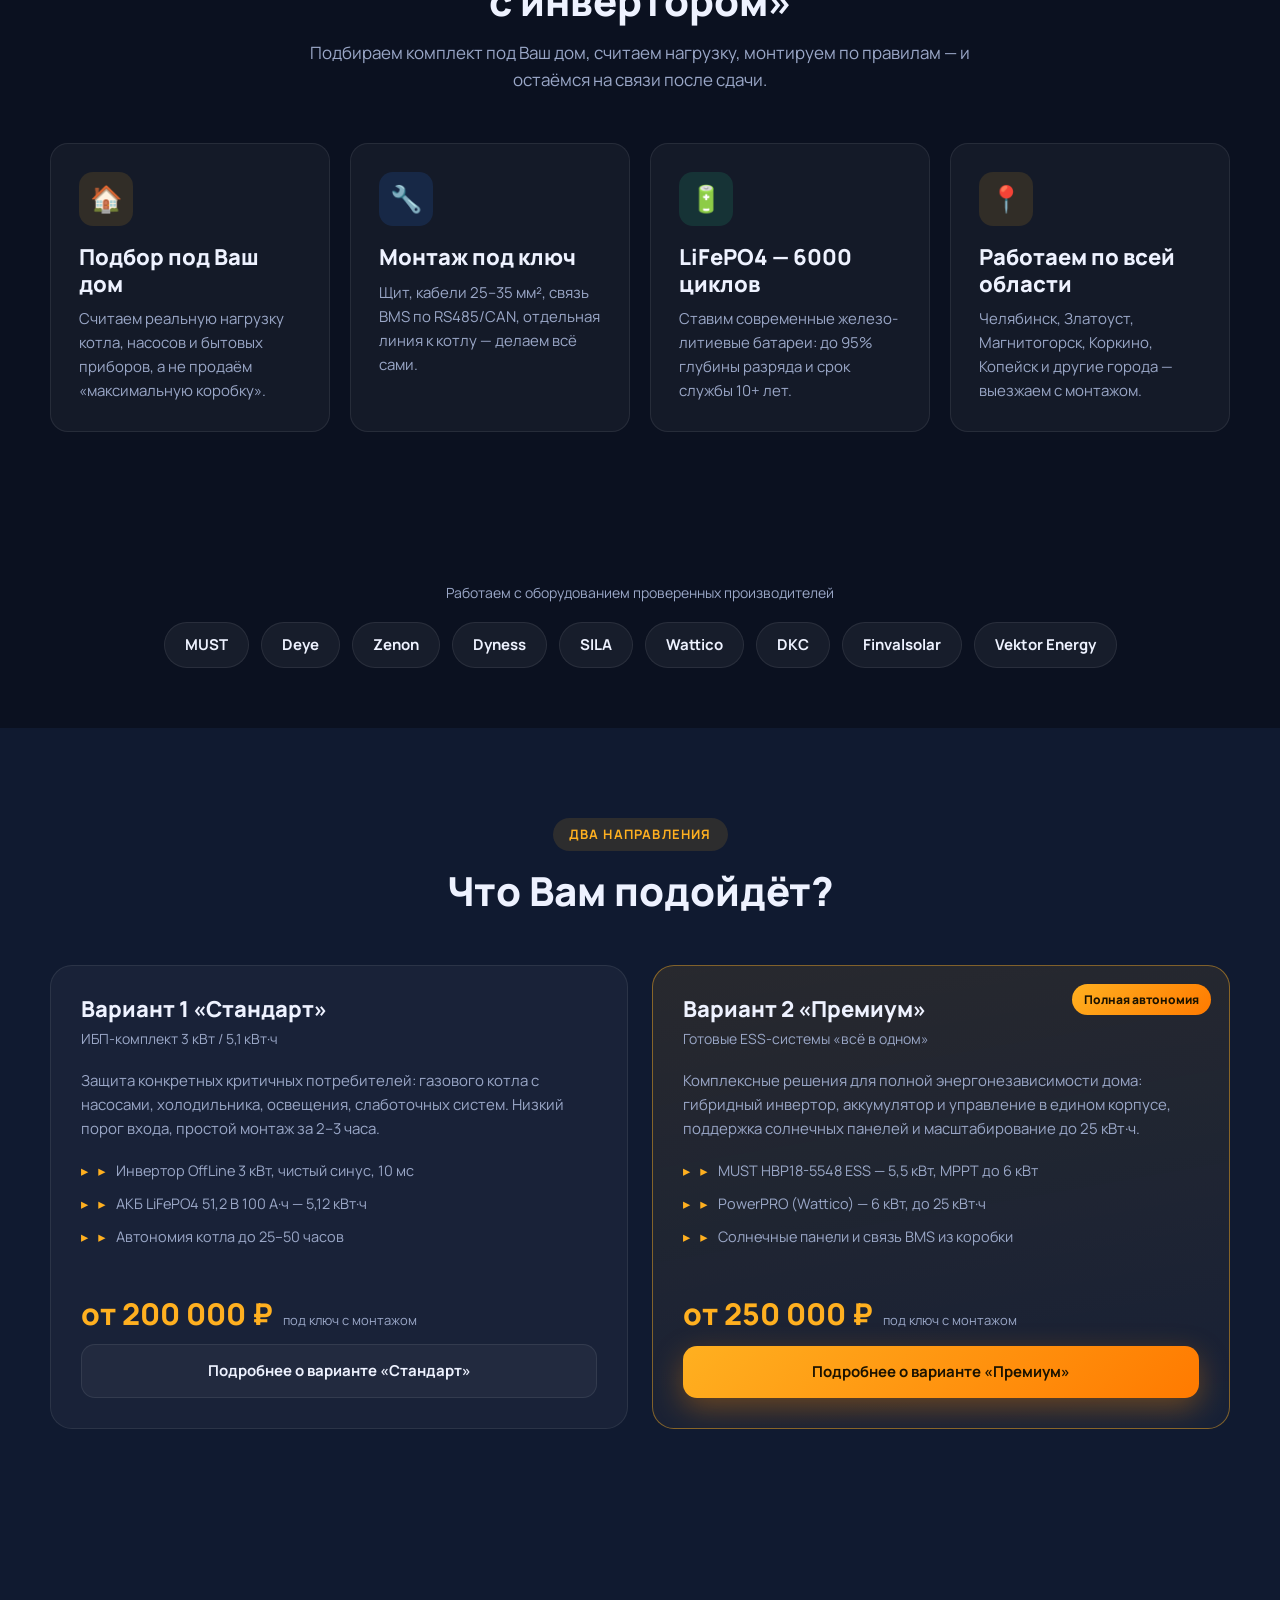
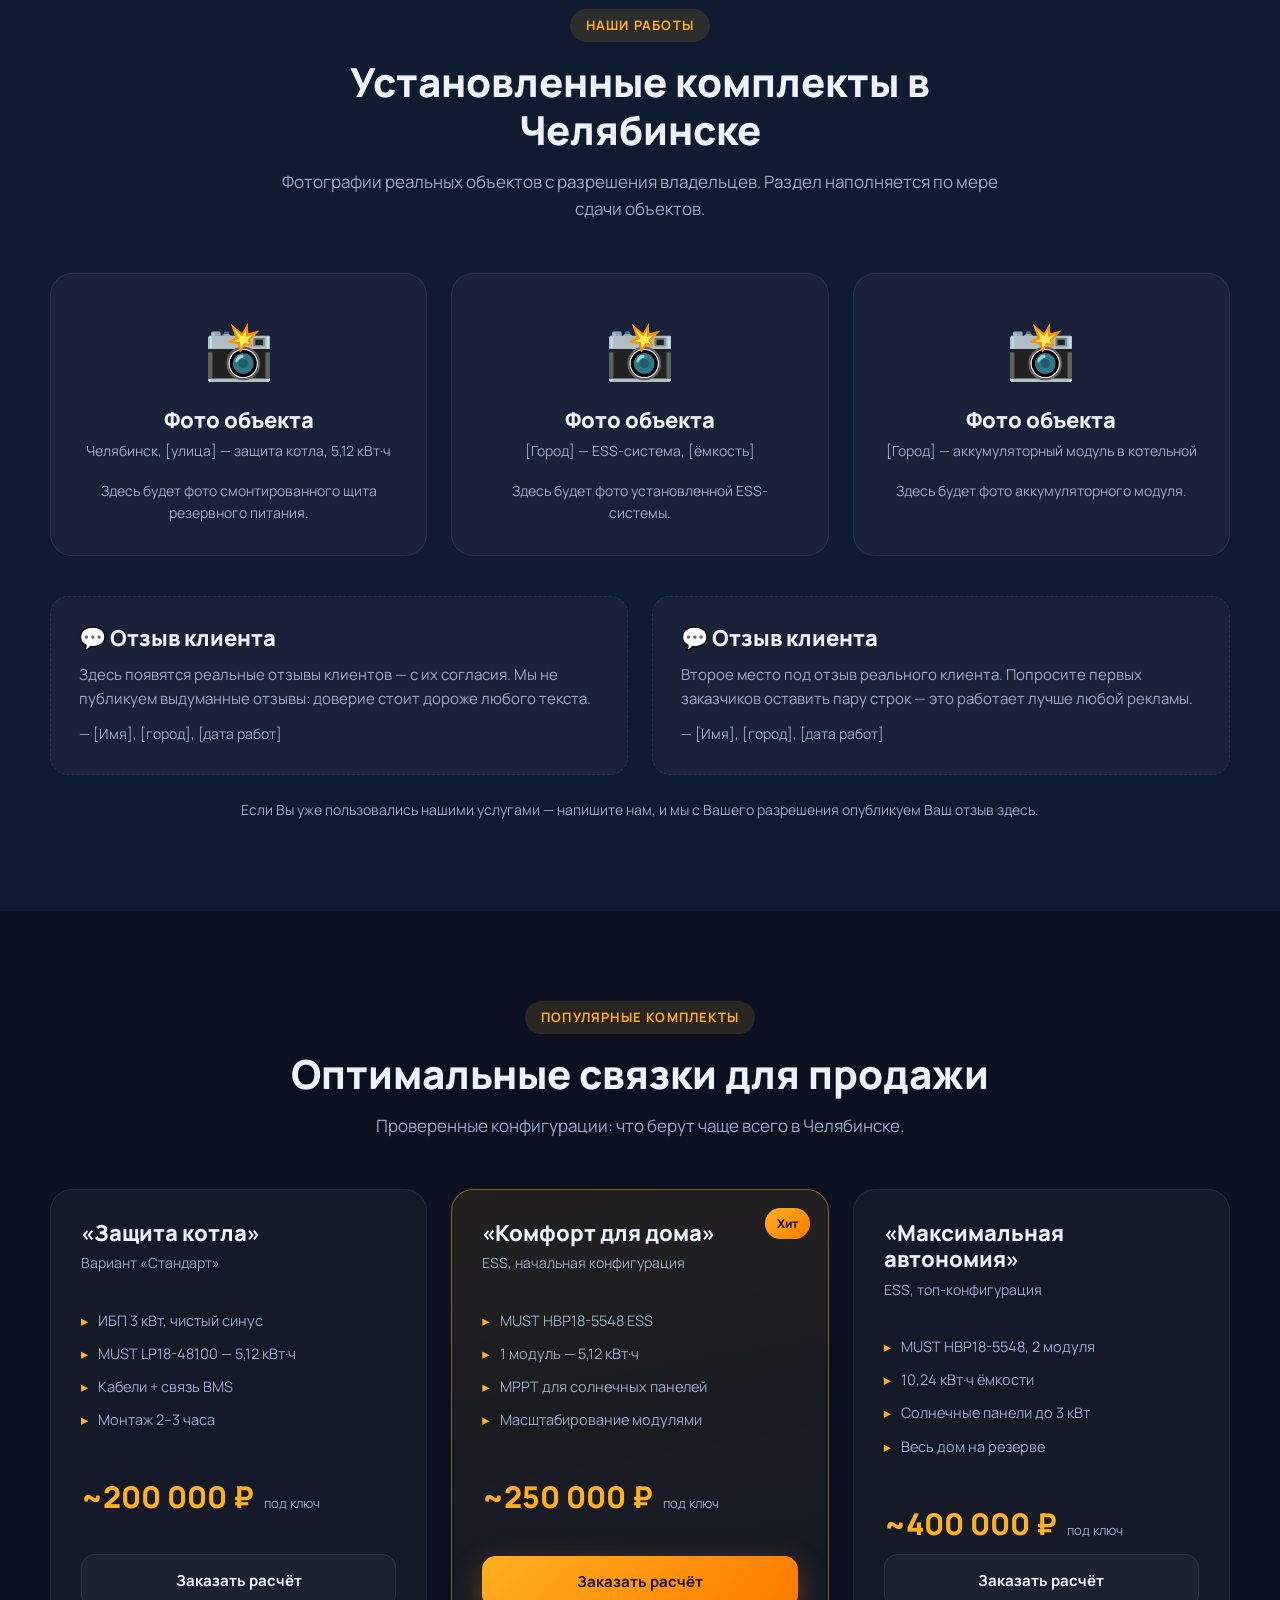
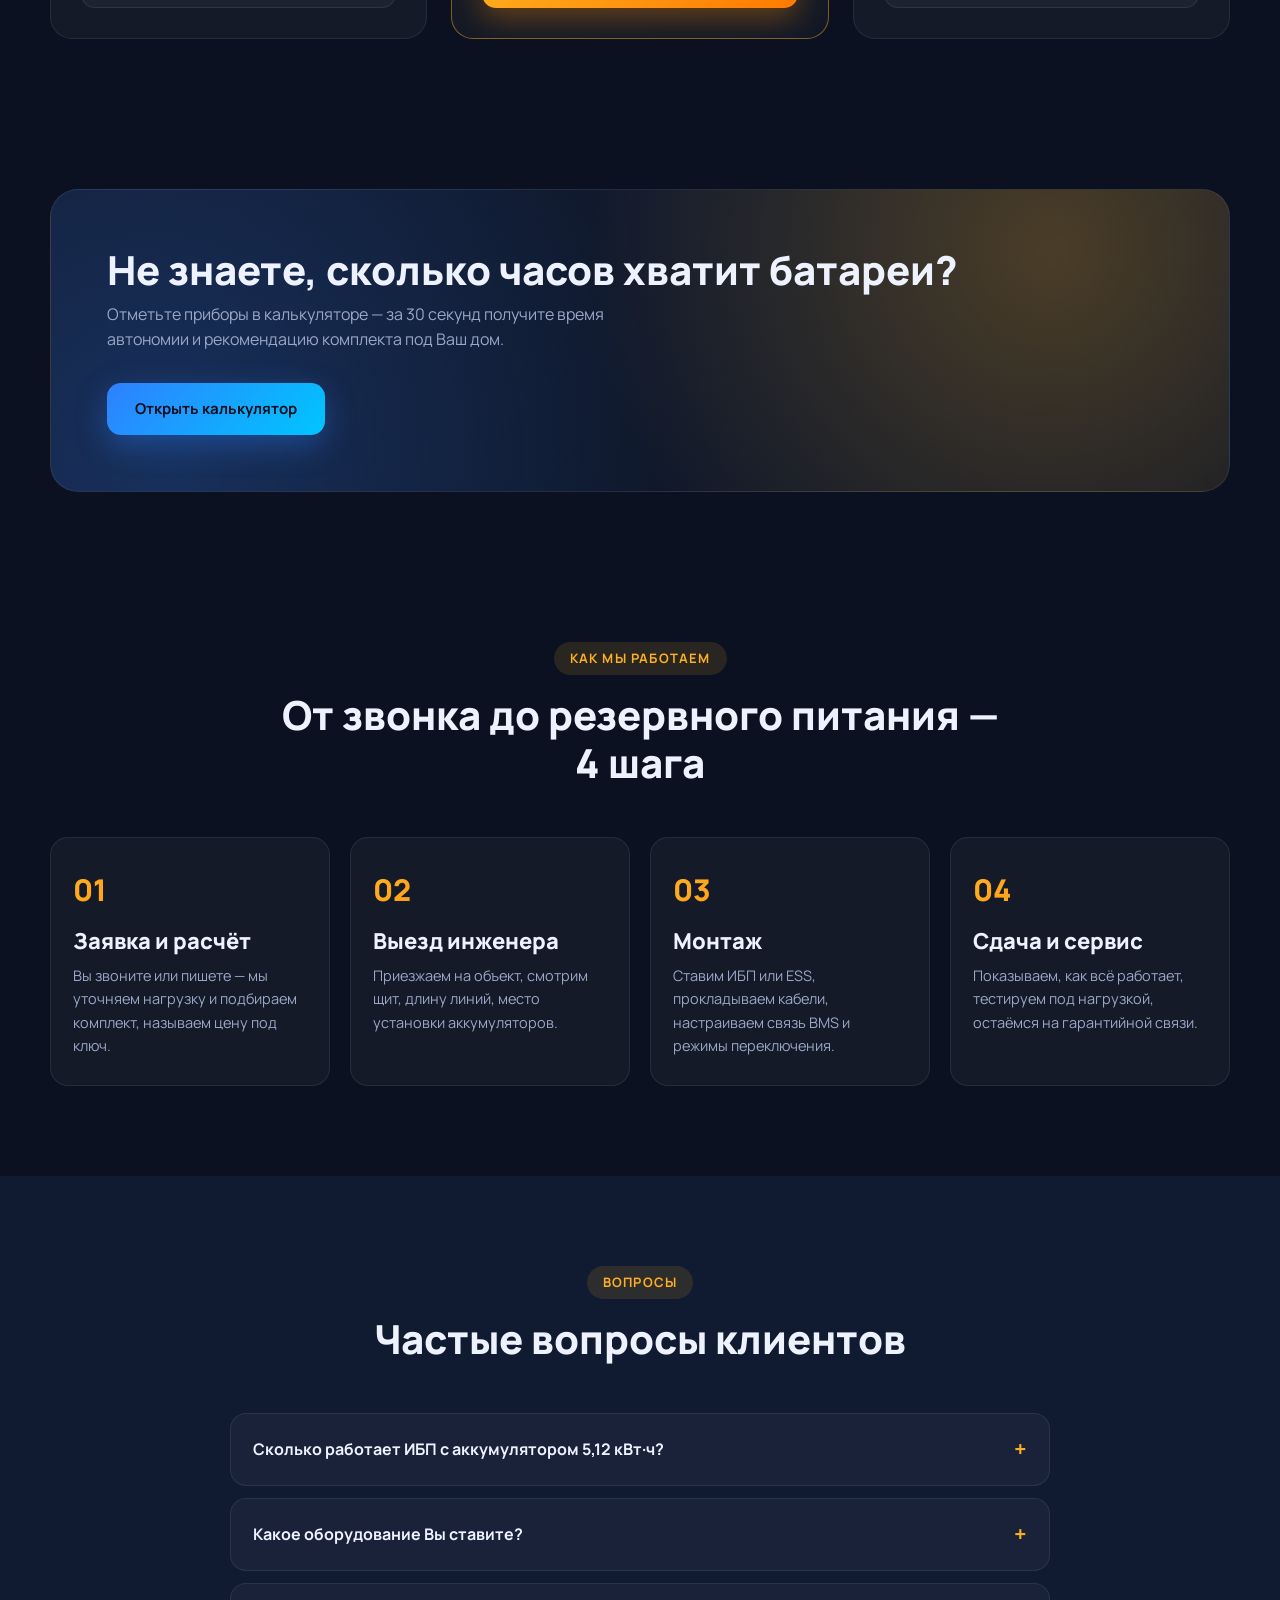
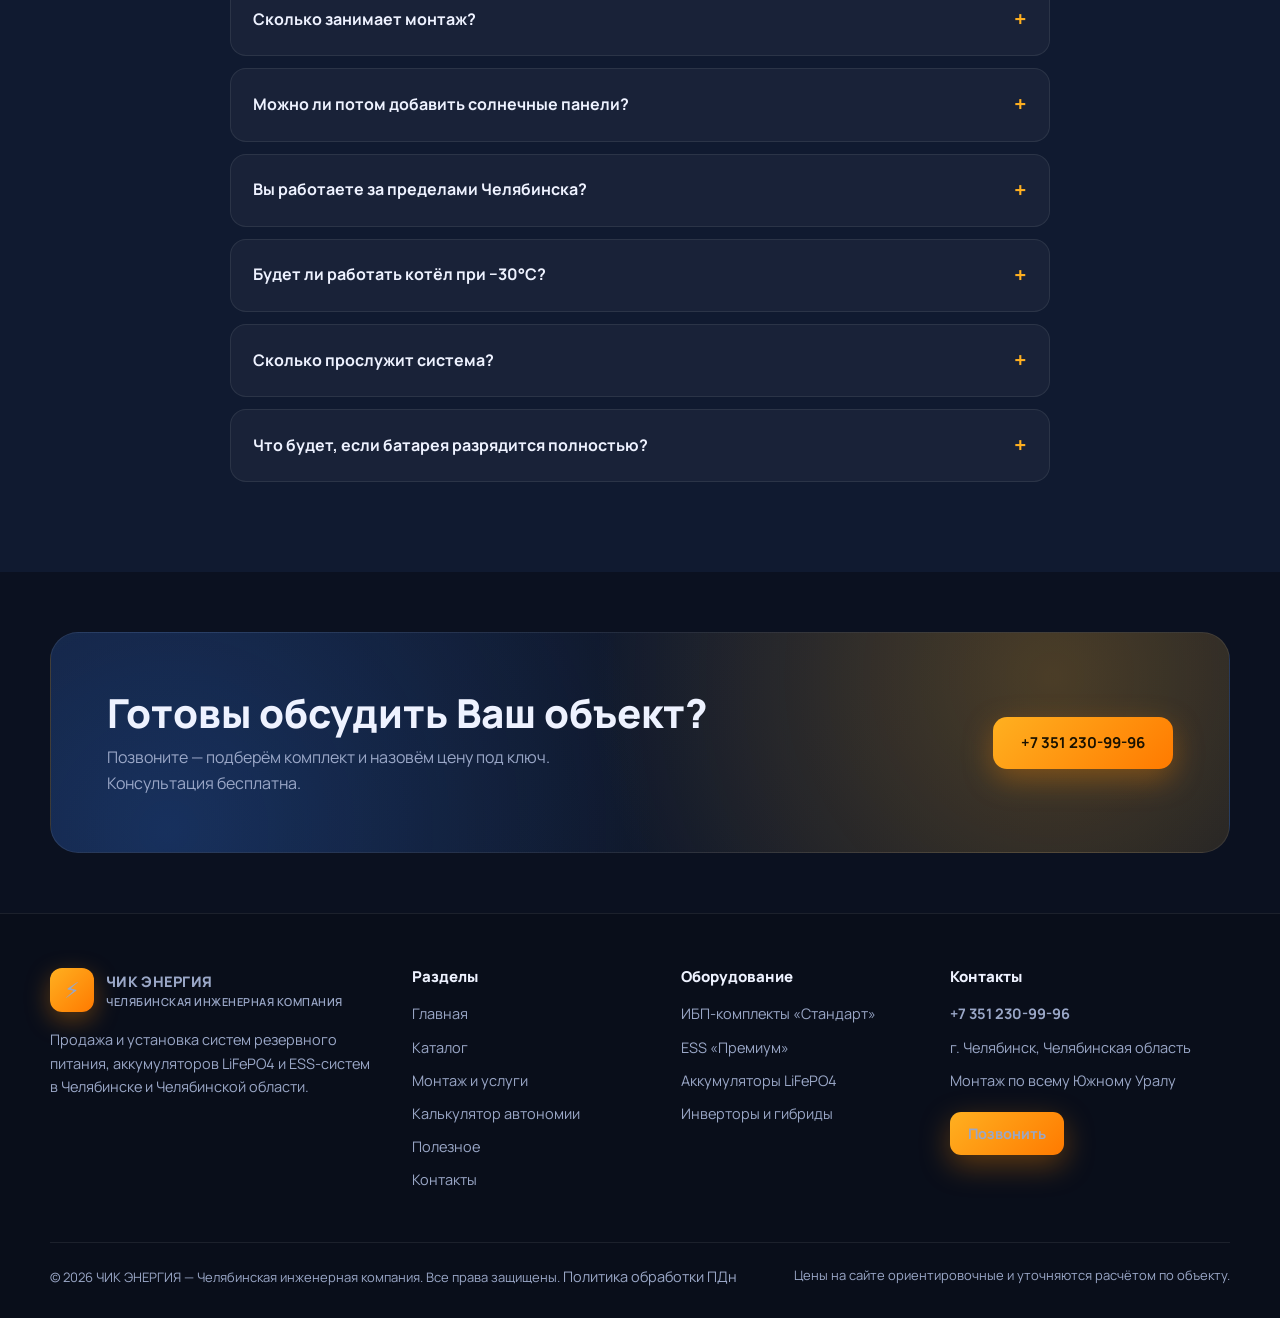
==== commit e9672cba: "Новая страница «Полезное»: обзор производителей и сборщиков LiFePO4 в России" ====
--- a/index.html
+++ b/index.html
@@ -447,6 +447,7 @@
             <li><a href="catalog.html">Каталог</a></li>
             <li><a href="services.html">Монтаж и услуги</a></li>
             <li><a href="calculator.html">Калькулятор автономии</a></li>
+            <li><a href="useful.html">Полезное</a></li>
             <li><a href="contacts.html">Контакты</a></li>
           </ul>
         </div>
--- a/css/style.css
+++ b/css/style.css
@@ -1010,3 +1010,38 @@
   .footer-grid { grid-template-columns: 1fr; }
   .hero { padding: 60px 0; }
 }
+
+/* Wide screens */
+@media (min-width: 1440px) {
+  :root { --container: 1400px; }
+
+  .section { padding: 110px 0; }
+  .section-tight { padding: 72px 0; }
+
+  h2 { font-size: clamp(40px, 3.2vw, 52px); }
+  h3 { font-size: 26px; }
+  .lead { font-size: 18px; }
+
+  .section-head { max-width: 780px; margin-bottom: 60px; }
+
+  .hero { padding: 110px 0 120px; }
+  .hero h1 { font-size: clamp(54px, 4vw, 64px); }
+  .hero .lead { font-size: 19px; }
+  .hero-grid { gap: 60px; }
+  .hero-price .val { font-size: 44px; }
+  .stat b { font-size: 30px; }
+
+  .grid-2, .grid-3 { gap: 28px; }
+  .grid-4 { gap: 24px; }
+  .steps { gap: 24px; }
+  .card { padding: 32px; }
+  .product { padding: 34px; }
+  .product .price { font-size: 34px; }
+
+  .result-card .big { font-size: 50px; }
+  .cta-band { padding: 64px; }
+  .footer-grid { gap: 44px; }
+
+  .page-hero { padding: 72px 0 52px; }
+  .page-hero h1 { font-size: clamp(46px, 3.6vw, 54px); }
+}
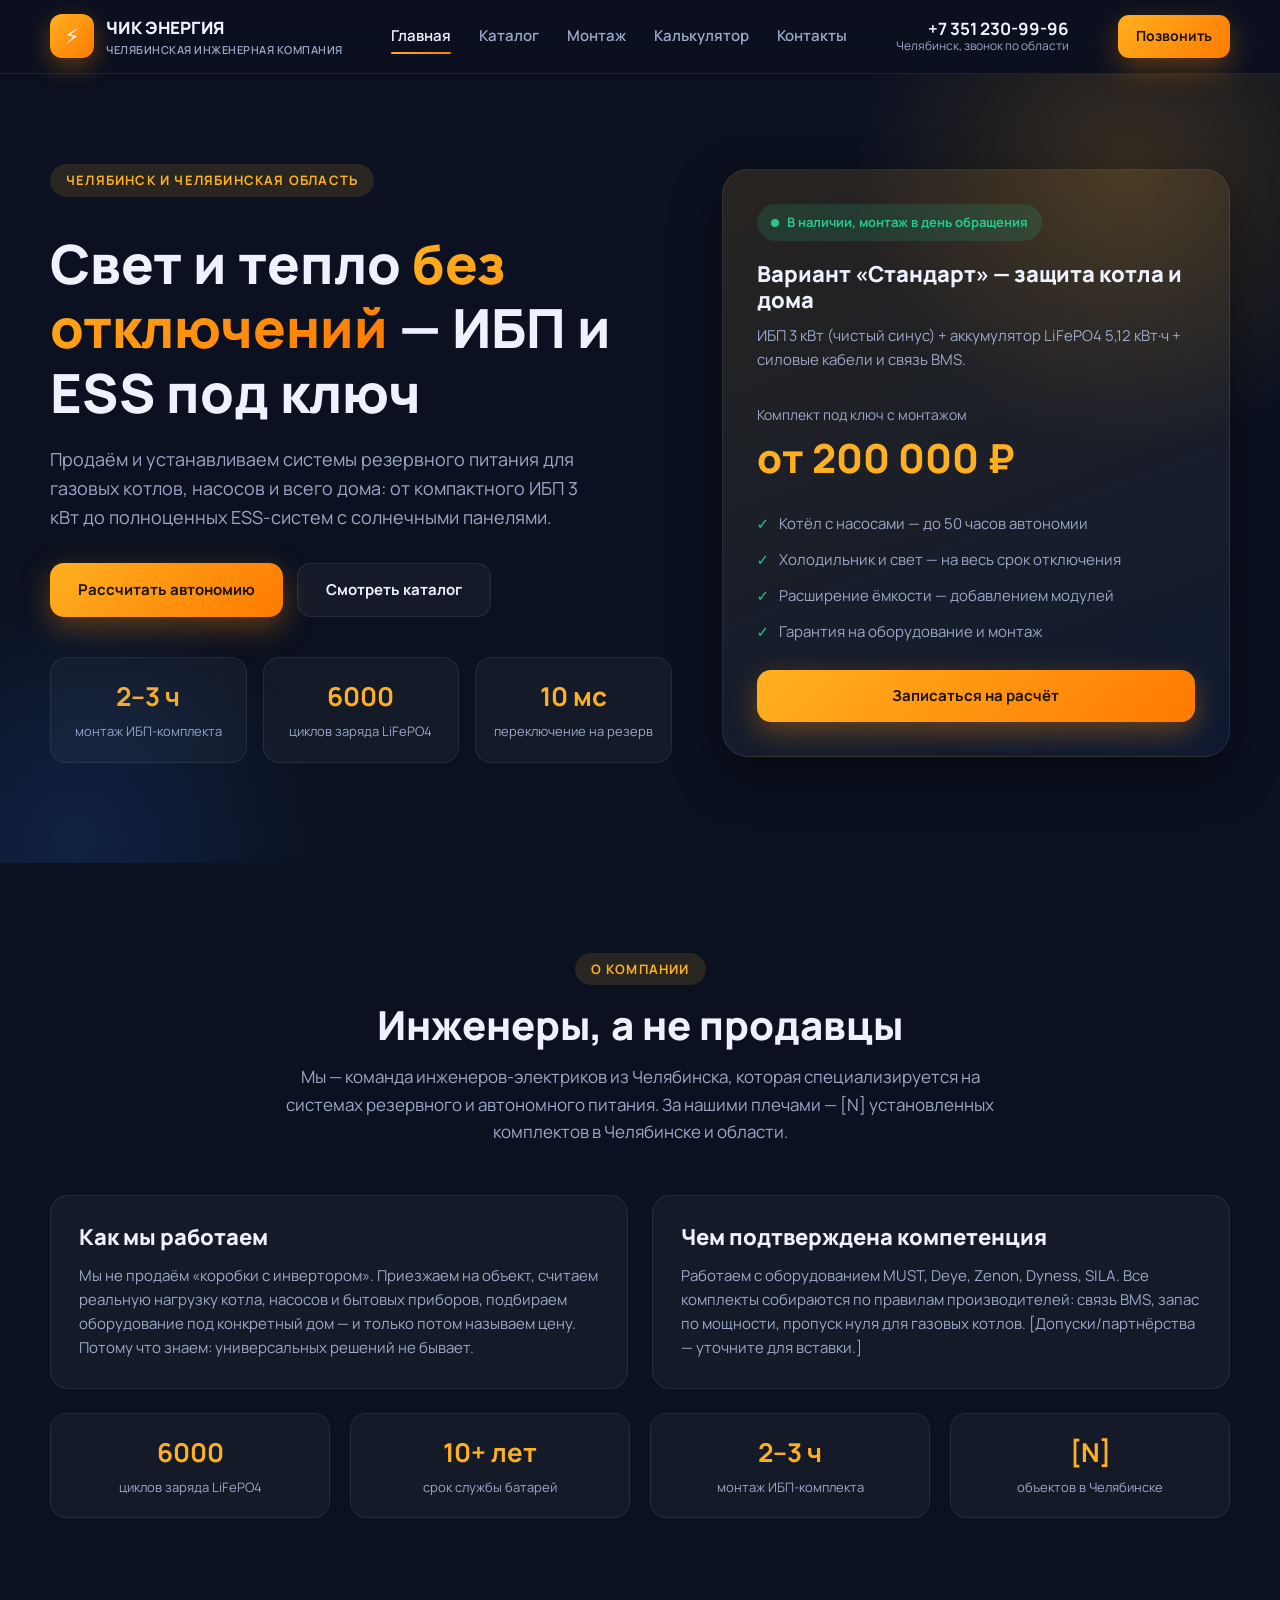
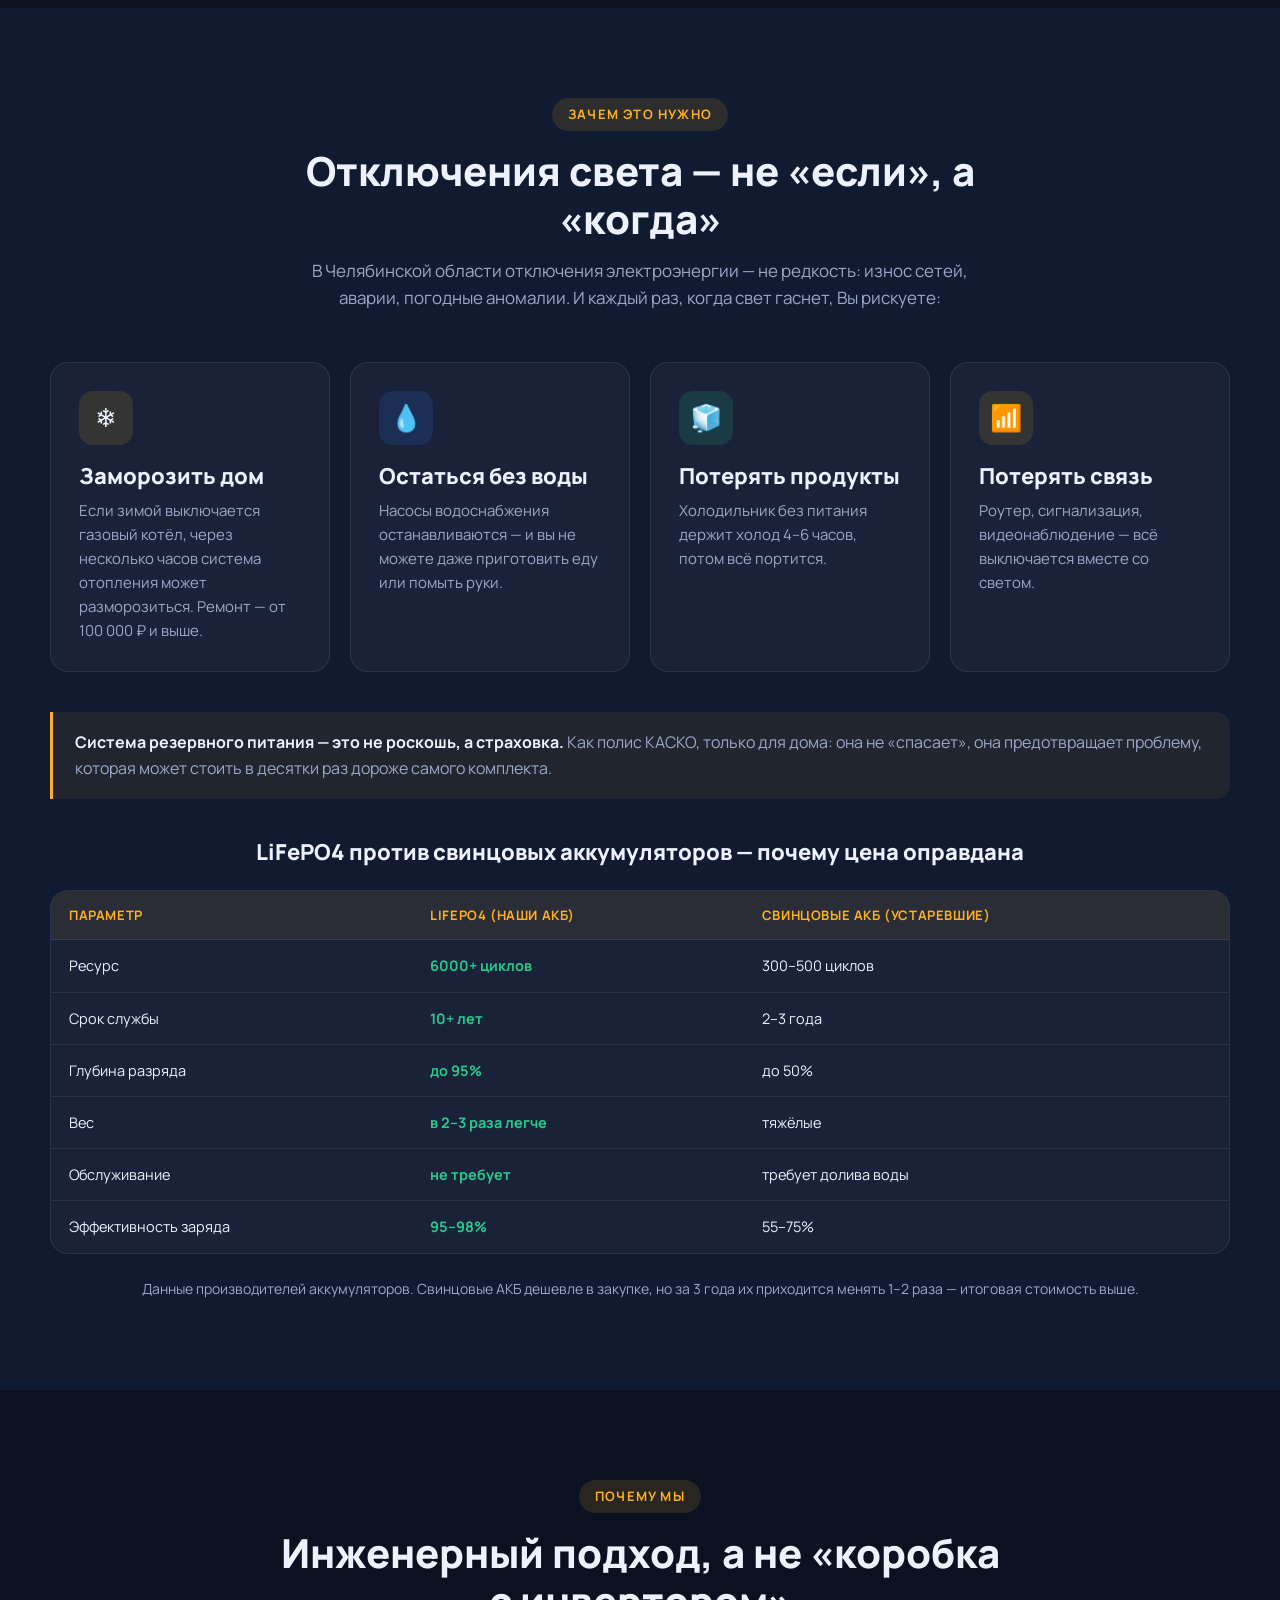
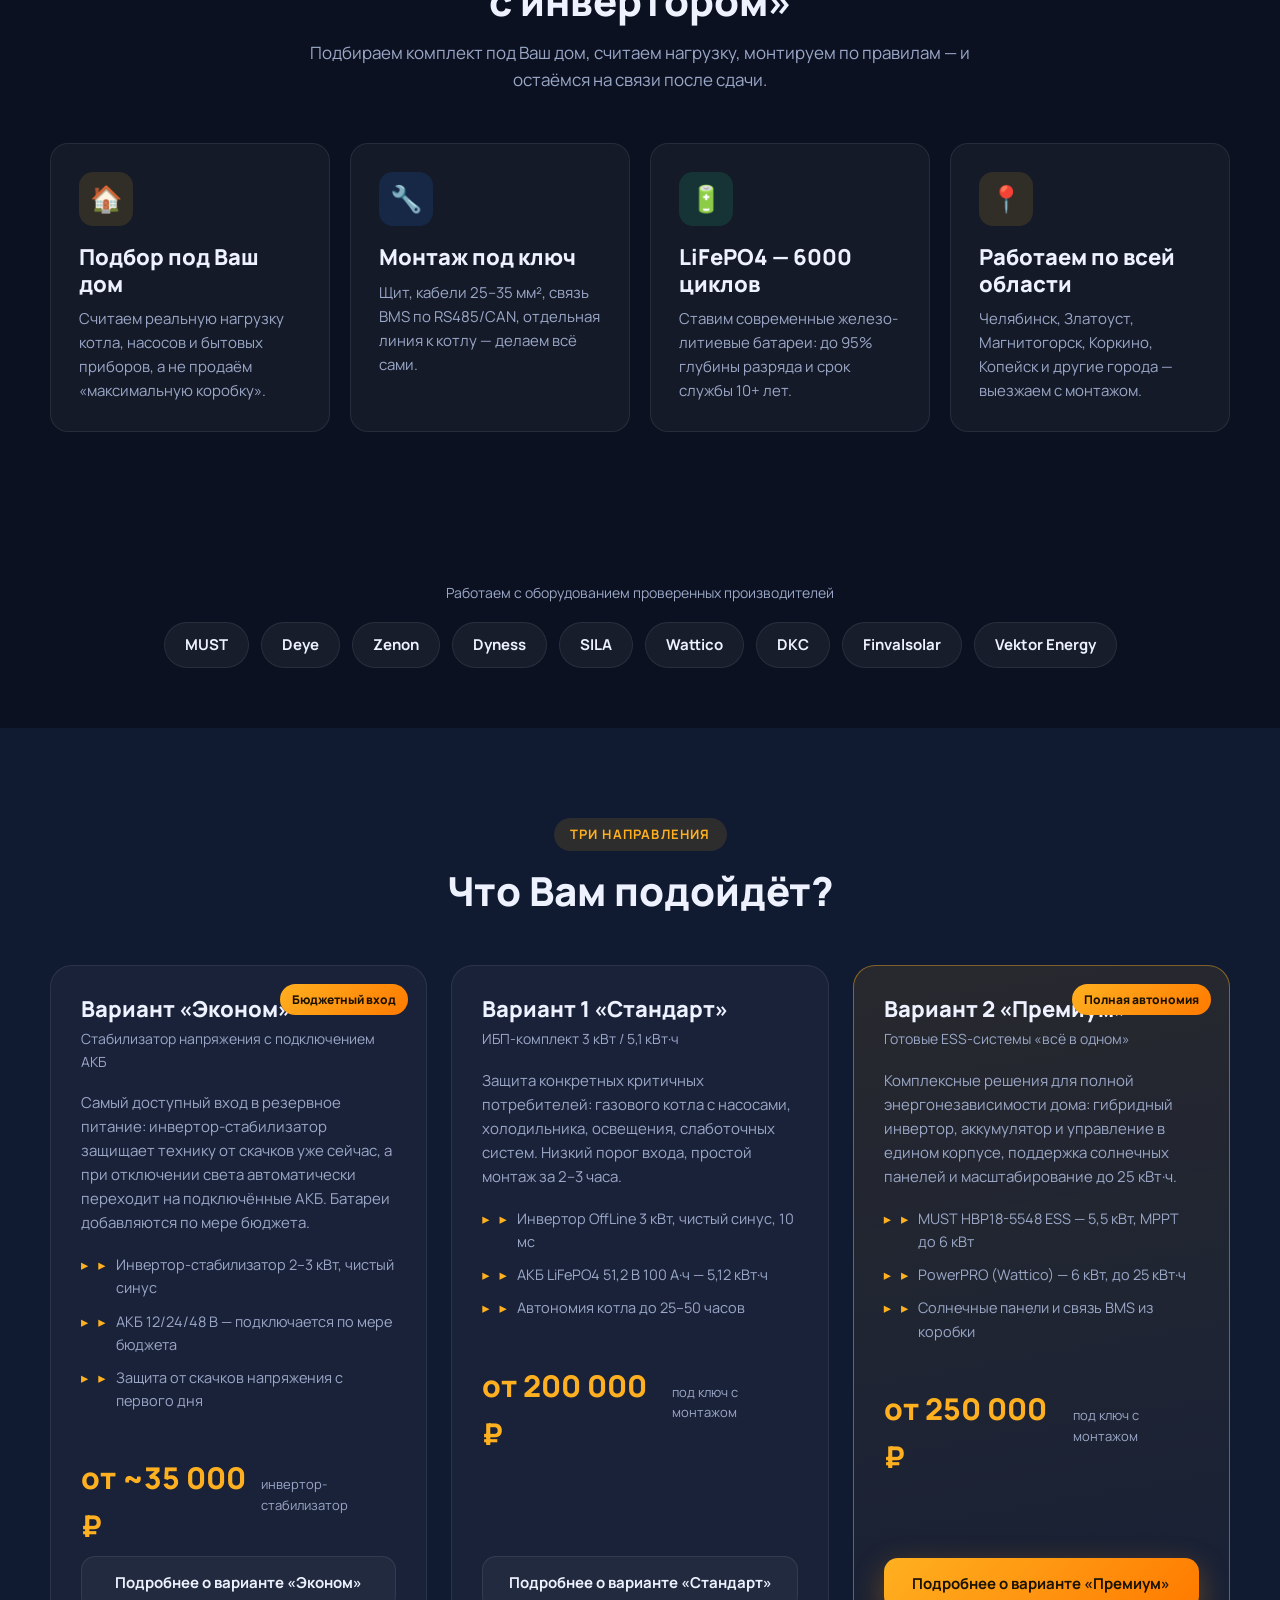
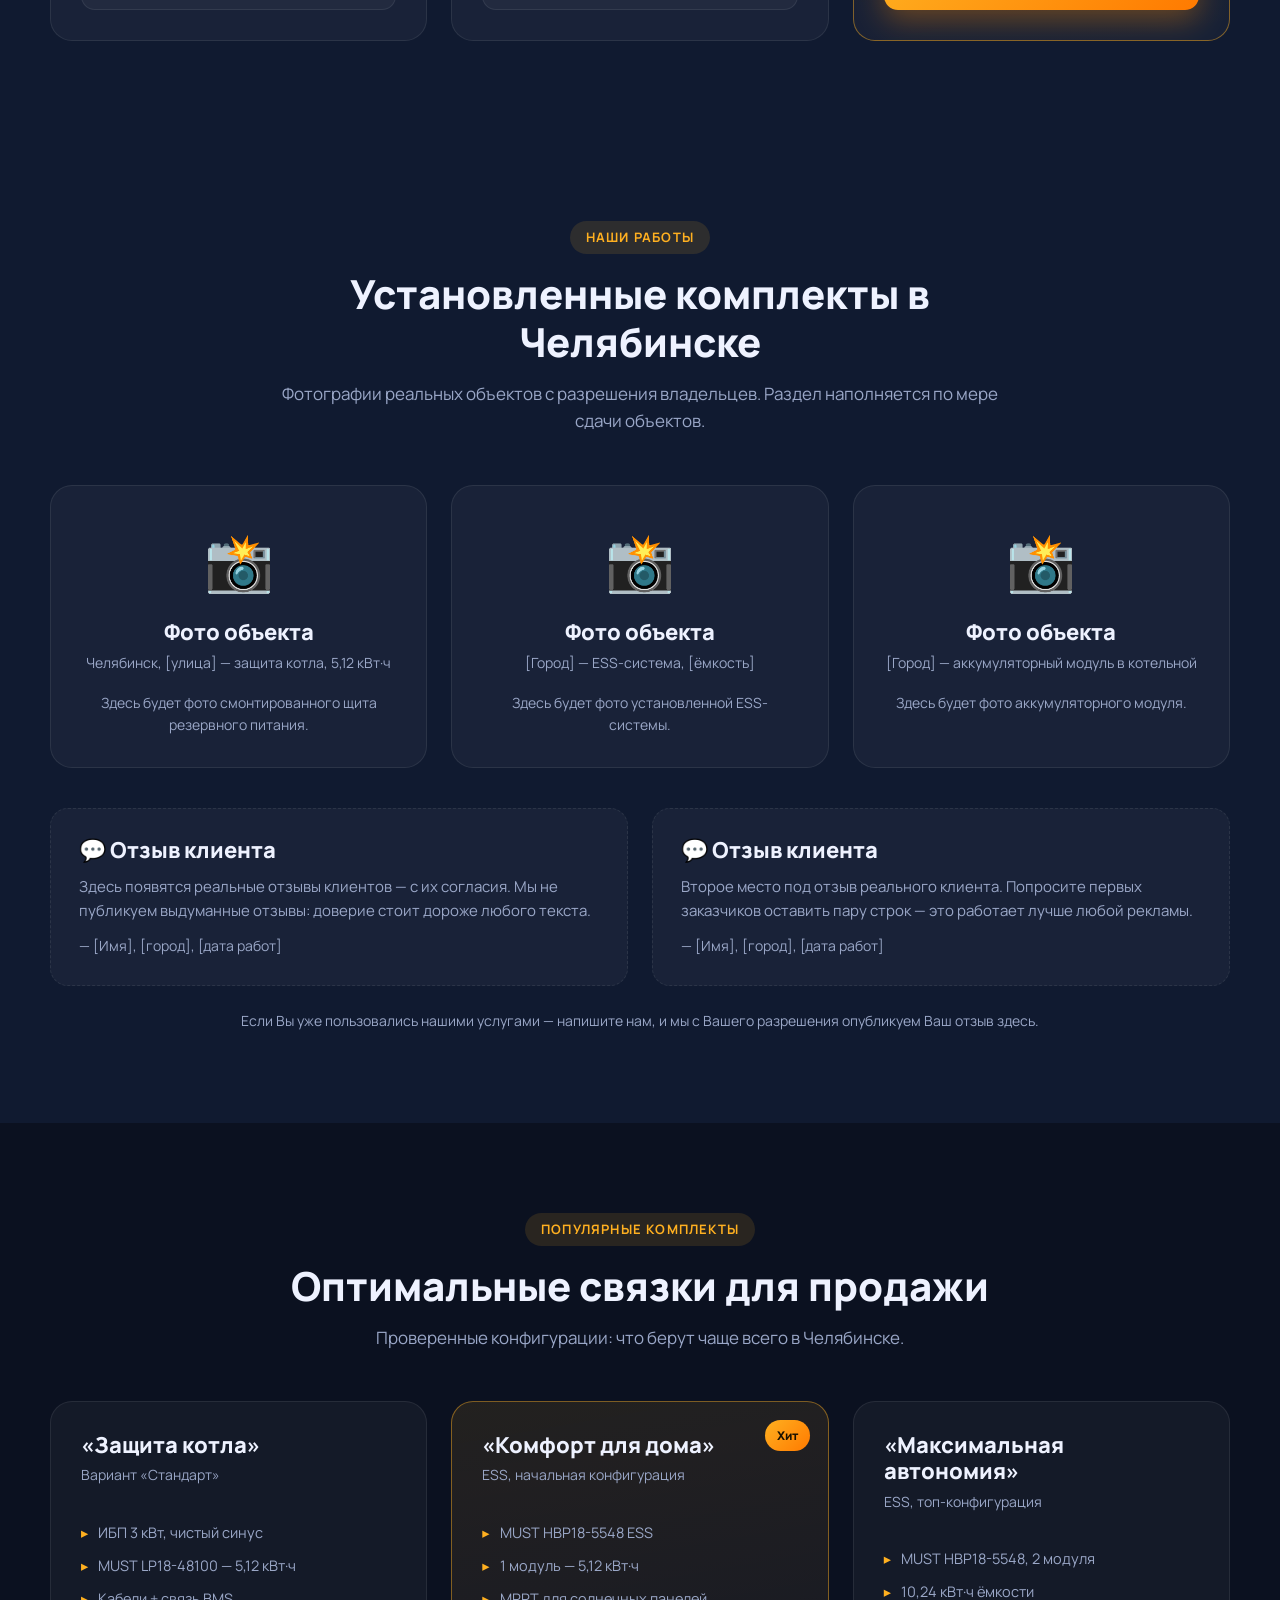
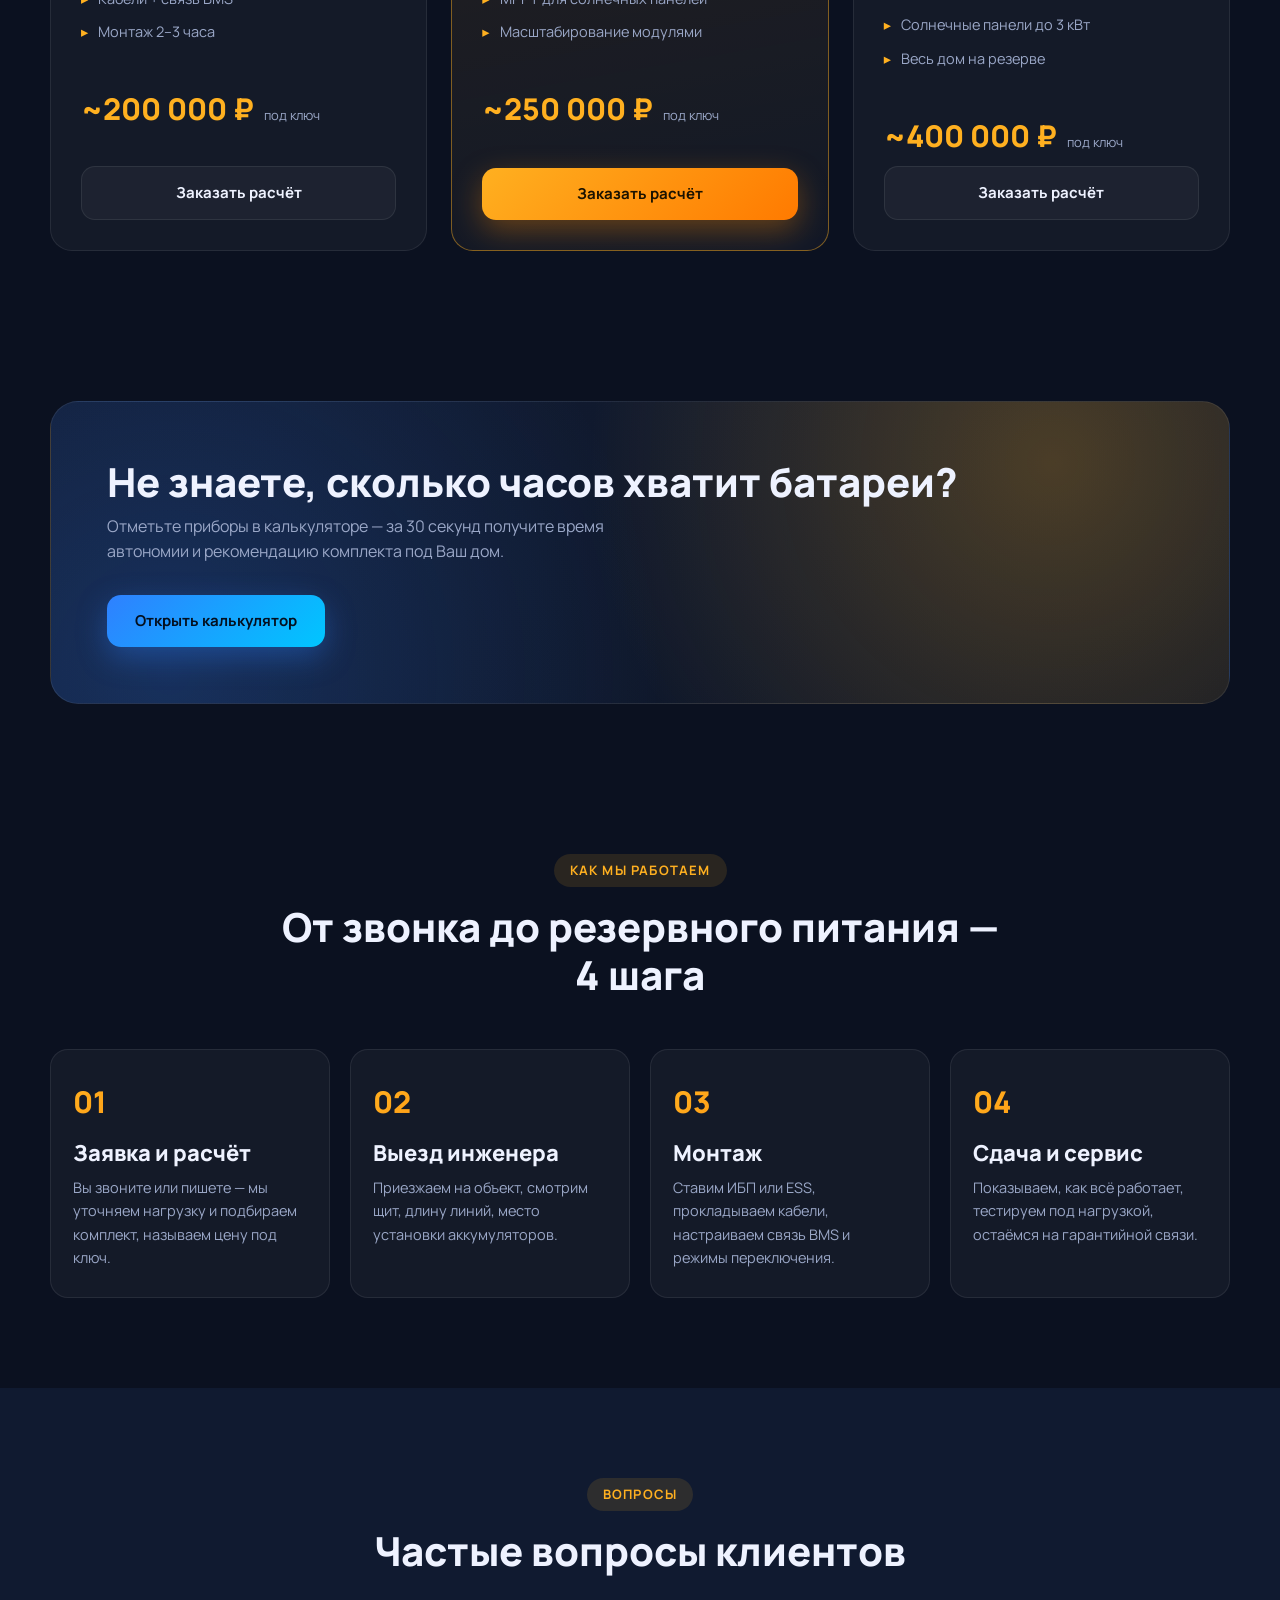
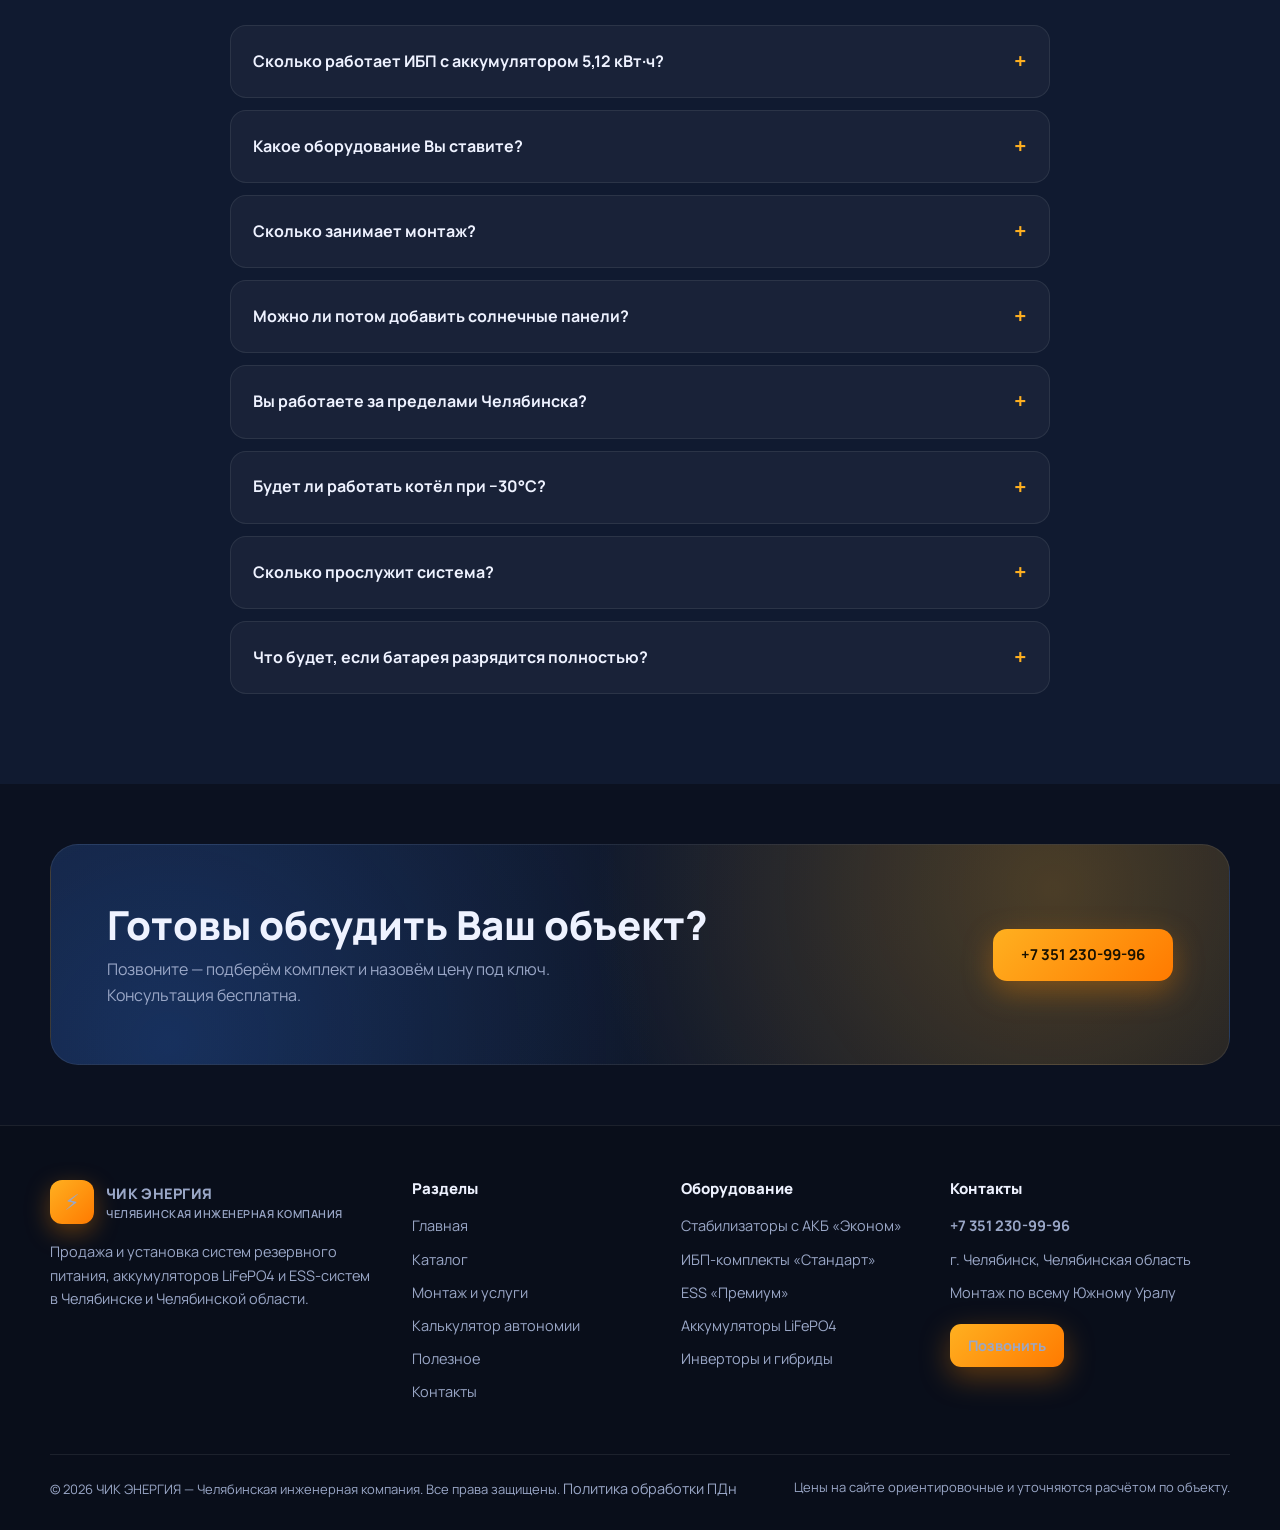
==== commit 64d06f8a: "Новая страница «Эконом»: инверторы-стабилизаторы с подключением АКБ (STARK, Volt Polska, Deye, Штиль" ====
--- a/index.html
+++ b/index.html
@@ -209,10 +209,23 @@
     <section class="section" style="background:var(--bg-soft)">
       <div class="container">
         <div class="section-head reveal">
-          <span class="eyebrow">Два направления</span>
+          <span class="eyebrow">Три направления</span>
           <h2>Что Вам подойдёт?</h2>
         </div>
-        <div class="grid-2">
+        <div class="grid-3">
+          <div class="product reveal">
+            <span class="tag">Бюджетный вход</span>
+            <h3>Вариант «Эконом»</h3>
+            <p class="sub">Стабилизатор напряжения с подключением АКБ</p>
+            <p class="lead" style="font-size:15px">Самый доступный вход в резервное питание: инвертор-стабилизатор защищает технику от скачков уже сейчас, а при отключении света автоматически переходит на подключённые АКБ. Батареи добавляются по мере бюджета.</p>
+            <ul style="display:grid;gap:10px;margin:18px 0 24px">
+              <li style="color:var(--muted);font-size:14.5px;display:flex;gap:10px"><span style="color:var(--accent)">▸</span> Инвертор-стабилизатор 2–3 кВт, чистый синус</li>
+              <li style="color:var(--muted);font-size:14.5px;display:flex;gap:10px"><span style="color:var(--accent)">▸</span> АКБ 12/24/48 В — подключается по мере бюджета</li>
+              <li style="color:var(--muted);font-size:14.5px;display:flex;gap:10px"><span style="color:var(--accent)">▸</span> Защита от скачков напряжения с первого дня</li>
+            </ul>
+            <div class="price-row"><span class="price">от ~35 000 ₽</span><span class="price-note">инвертор-стабилизатор</span></div>
+            <a href="econom.html" class="btn btn-ghost">Подробнее о варианте «Эконом»</a>
+          </div>
           <div class="product reveal">
             <h3>Вариант 1 «Стандарт»</h3>
             <p class="sub">ИБП-комплект 3 кВт / 5,1 кВт·ч</p>
@@ -454,6 +467,7 @@
         <div>
           <h4>Оборудование</h4>
           <ul>
+            <li><a href="econom.html">Стабилизаторы с АКБ «Эконом»</a></li>
             <li><a href="catalog.html#standart">ИБП-комплекты «Стандарт»</a></li>
             <li><a href="catalog.html#premium">ESS «Премиум»</a></li>
             <li><a href="catalog.html#accu">Аккумуляторы LiFePO4</a></li>
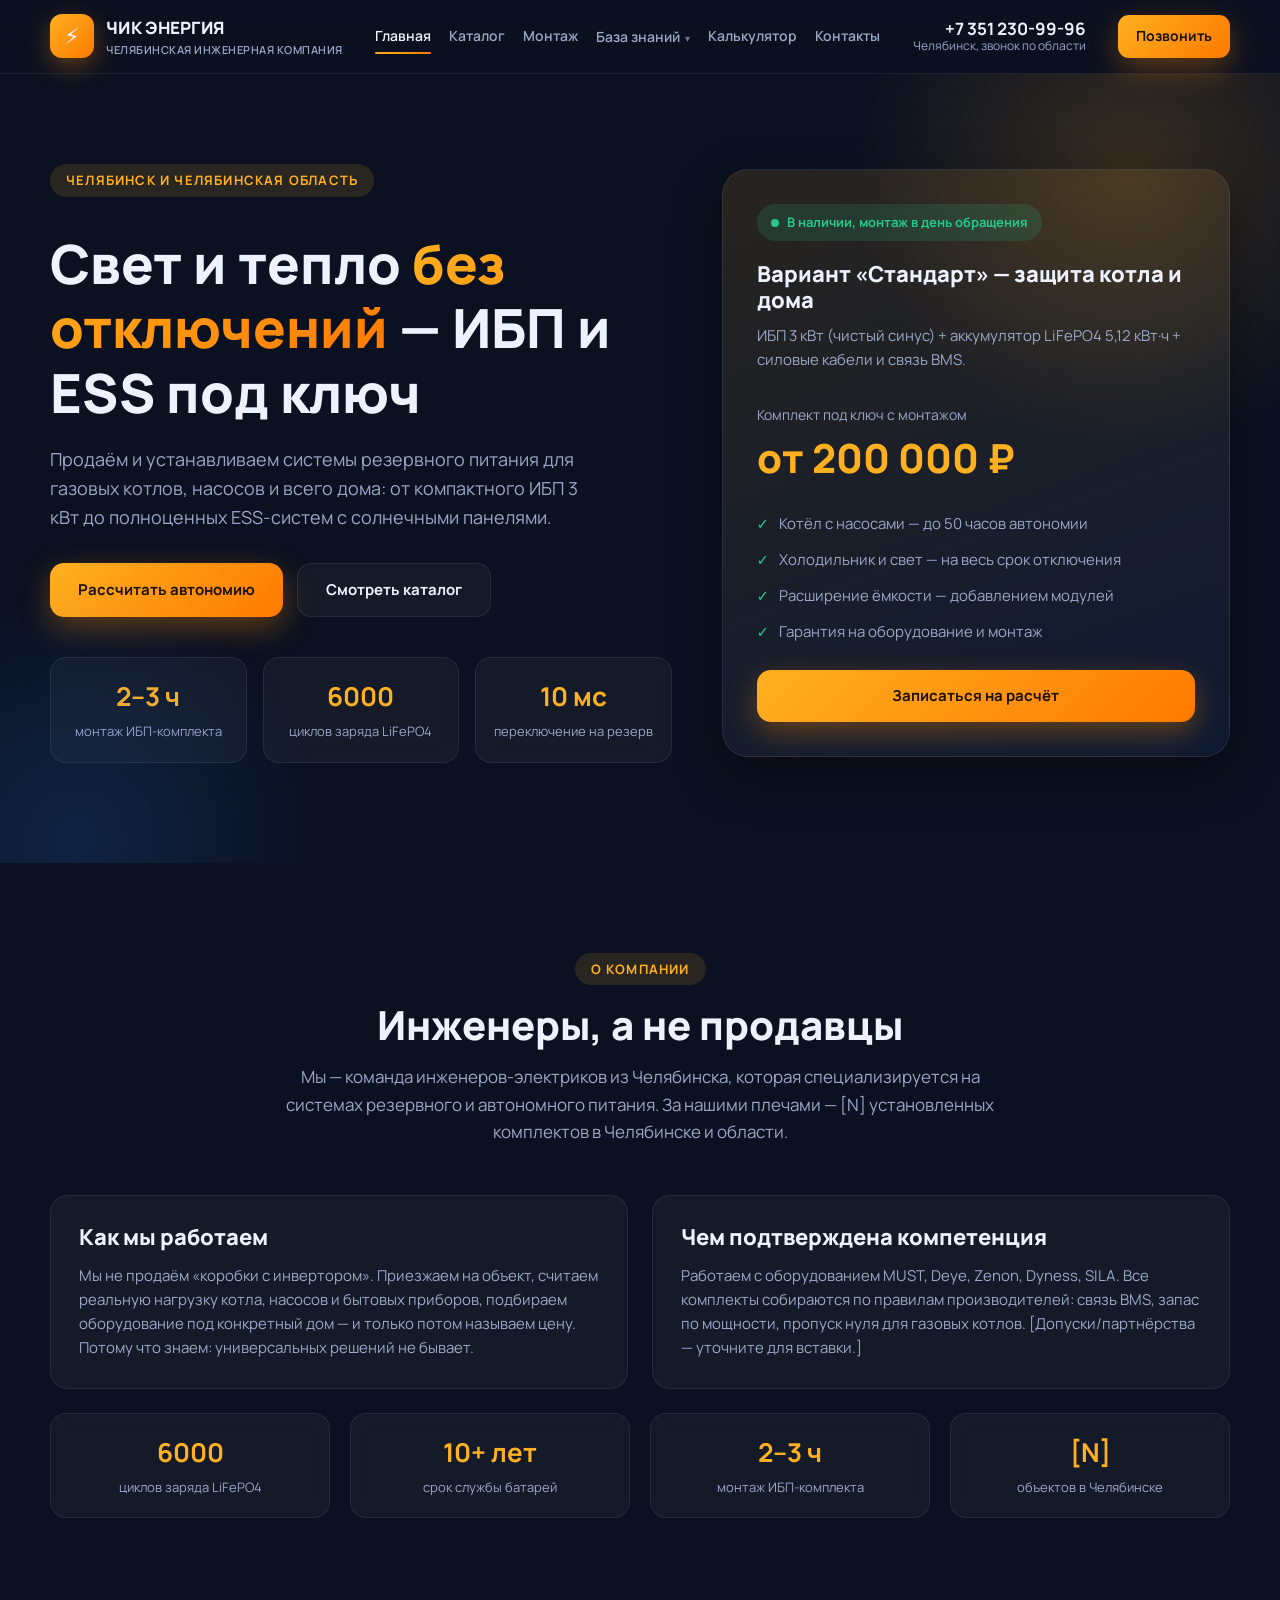
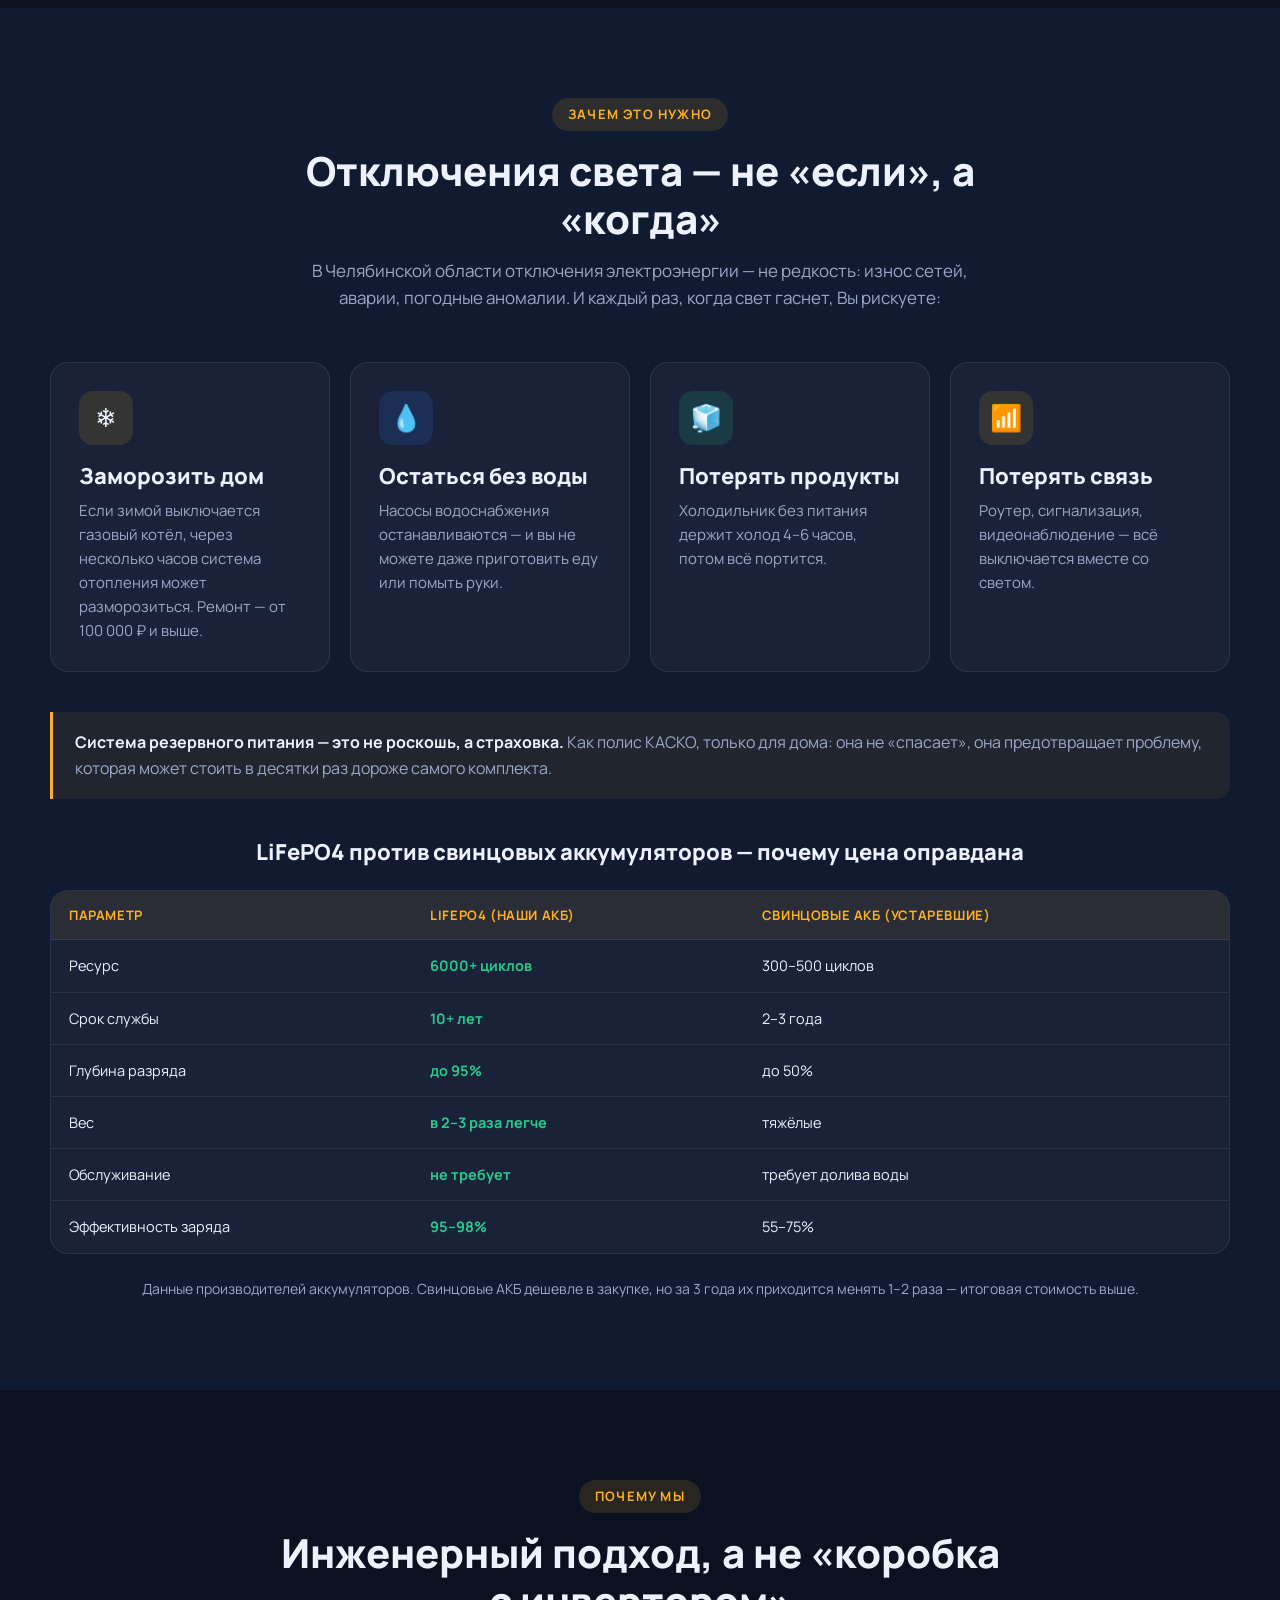
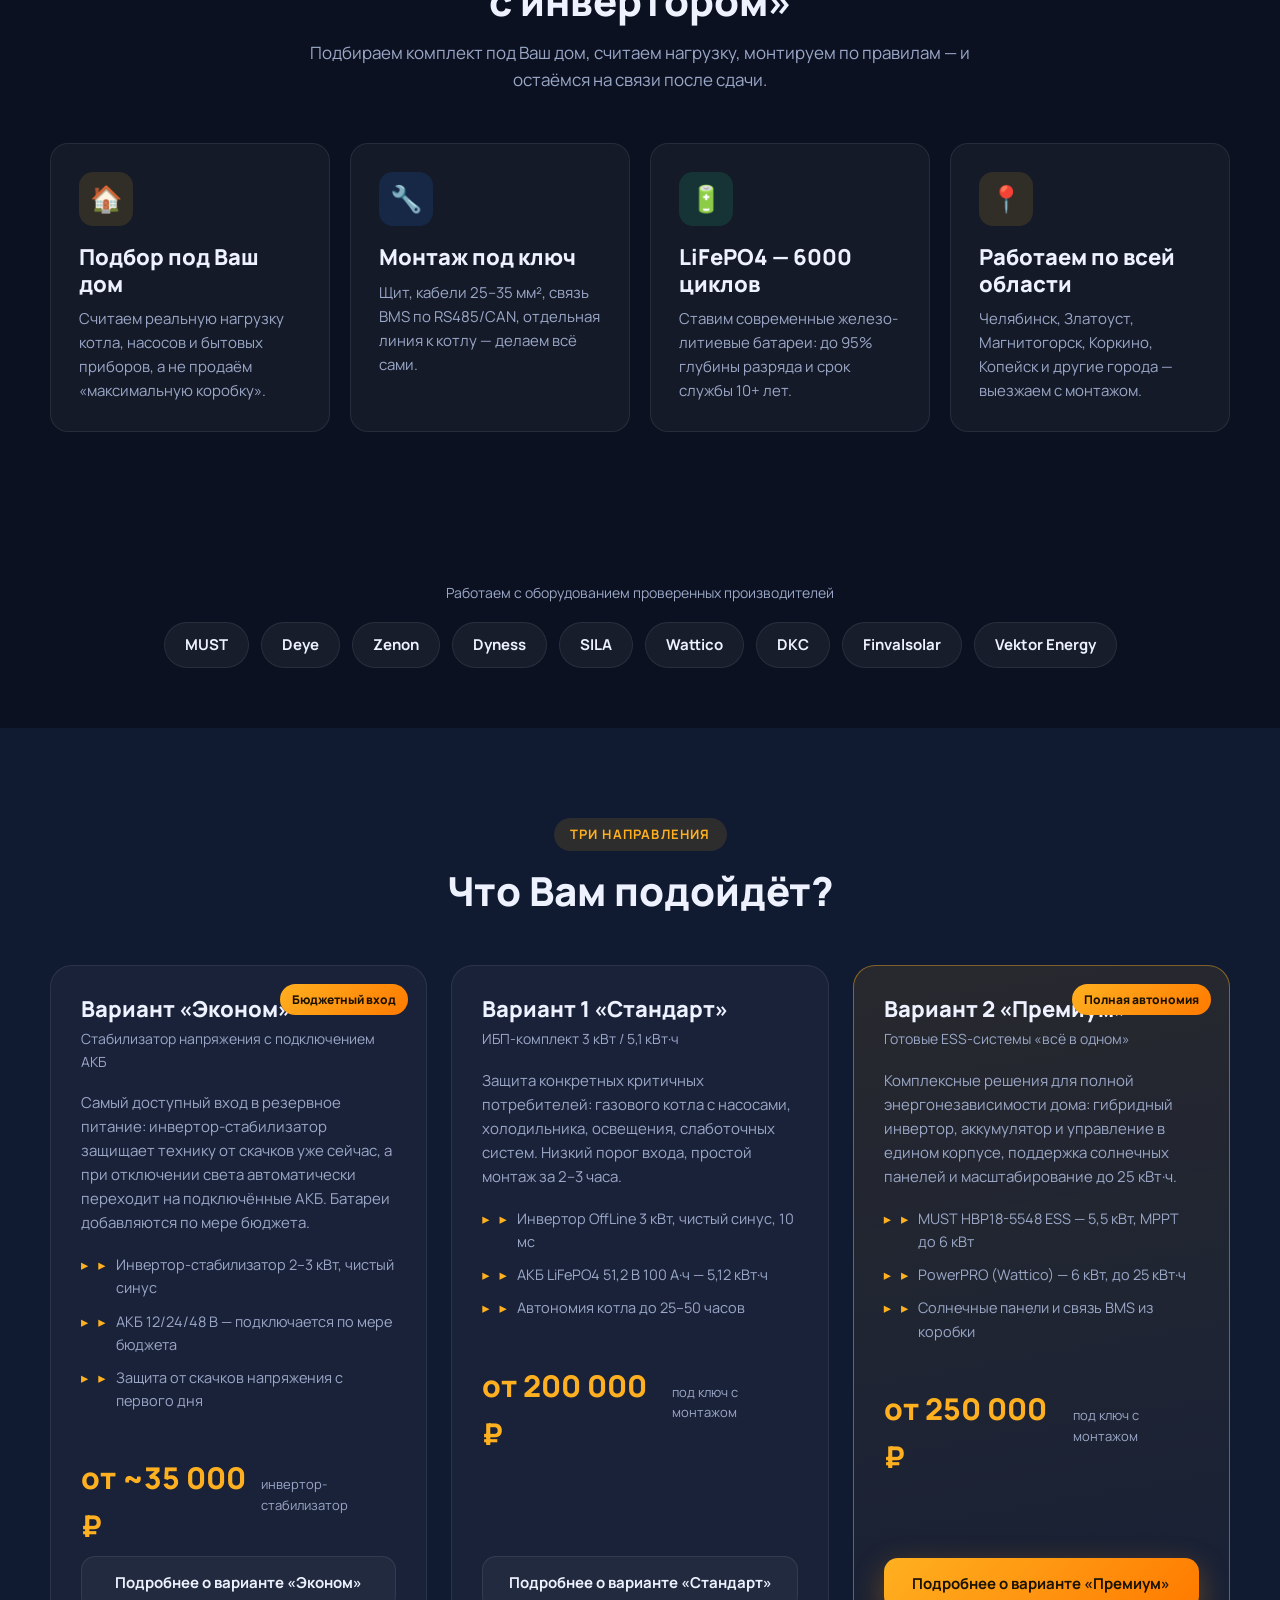
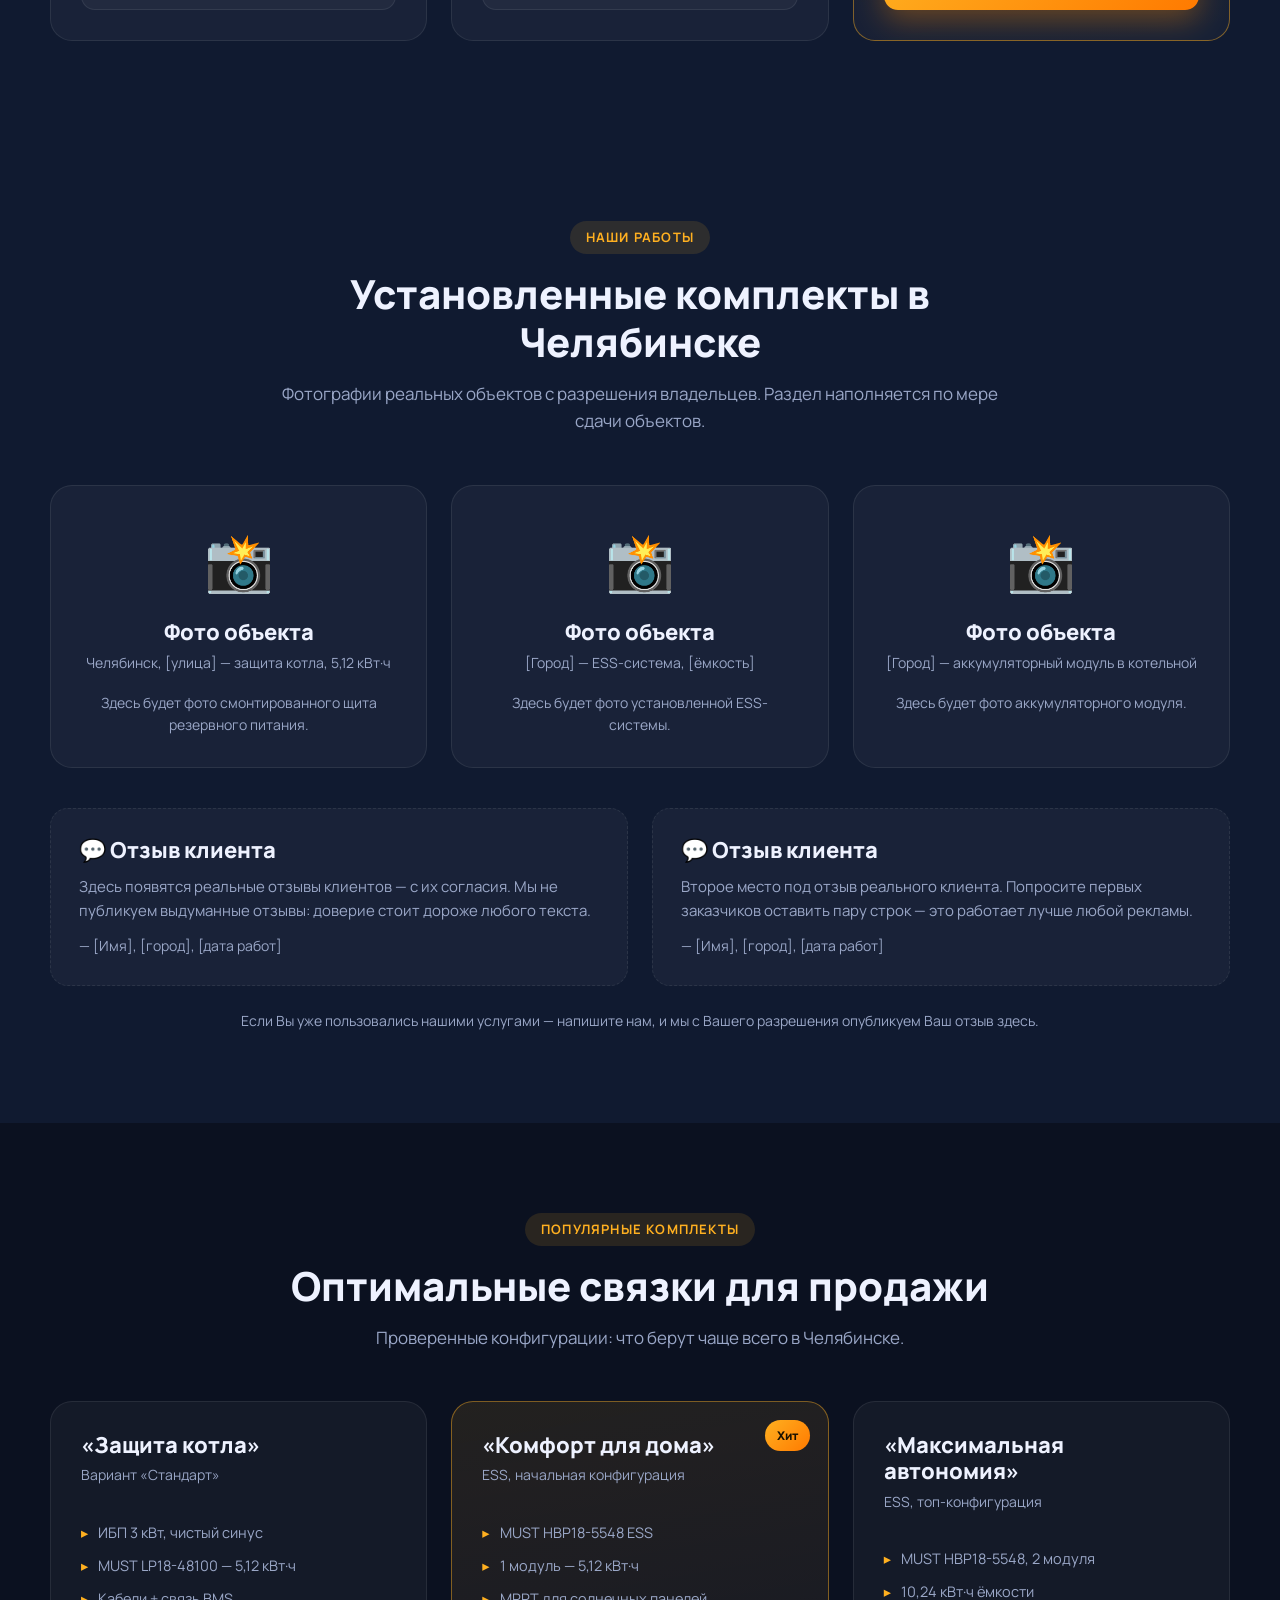
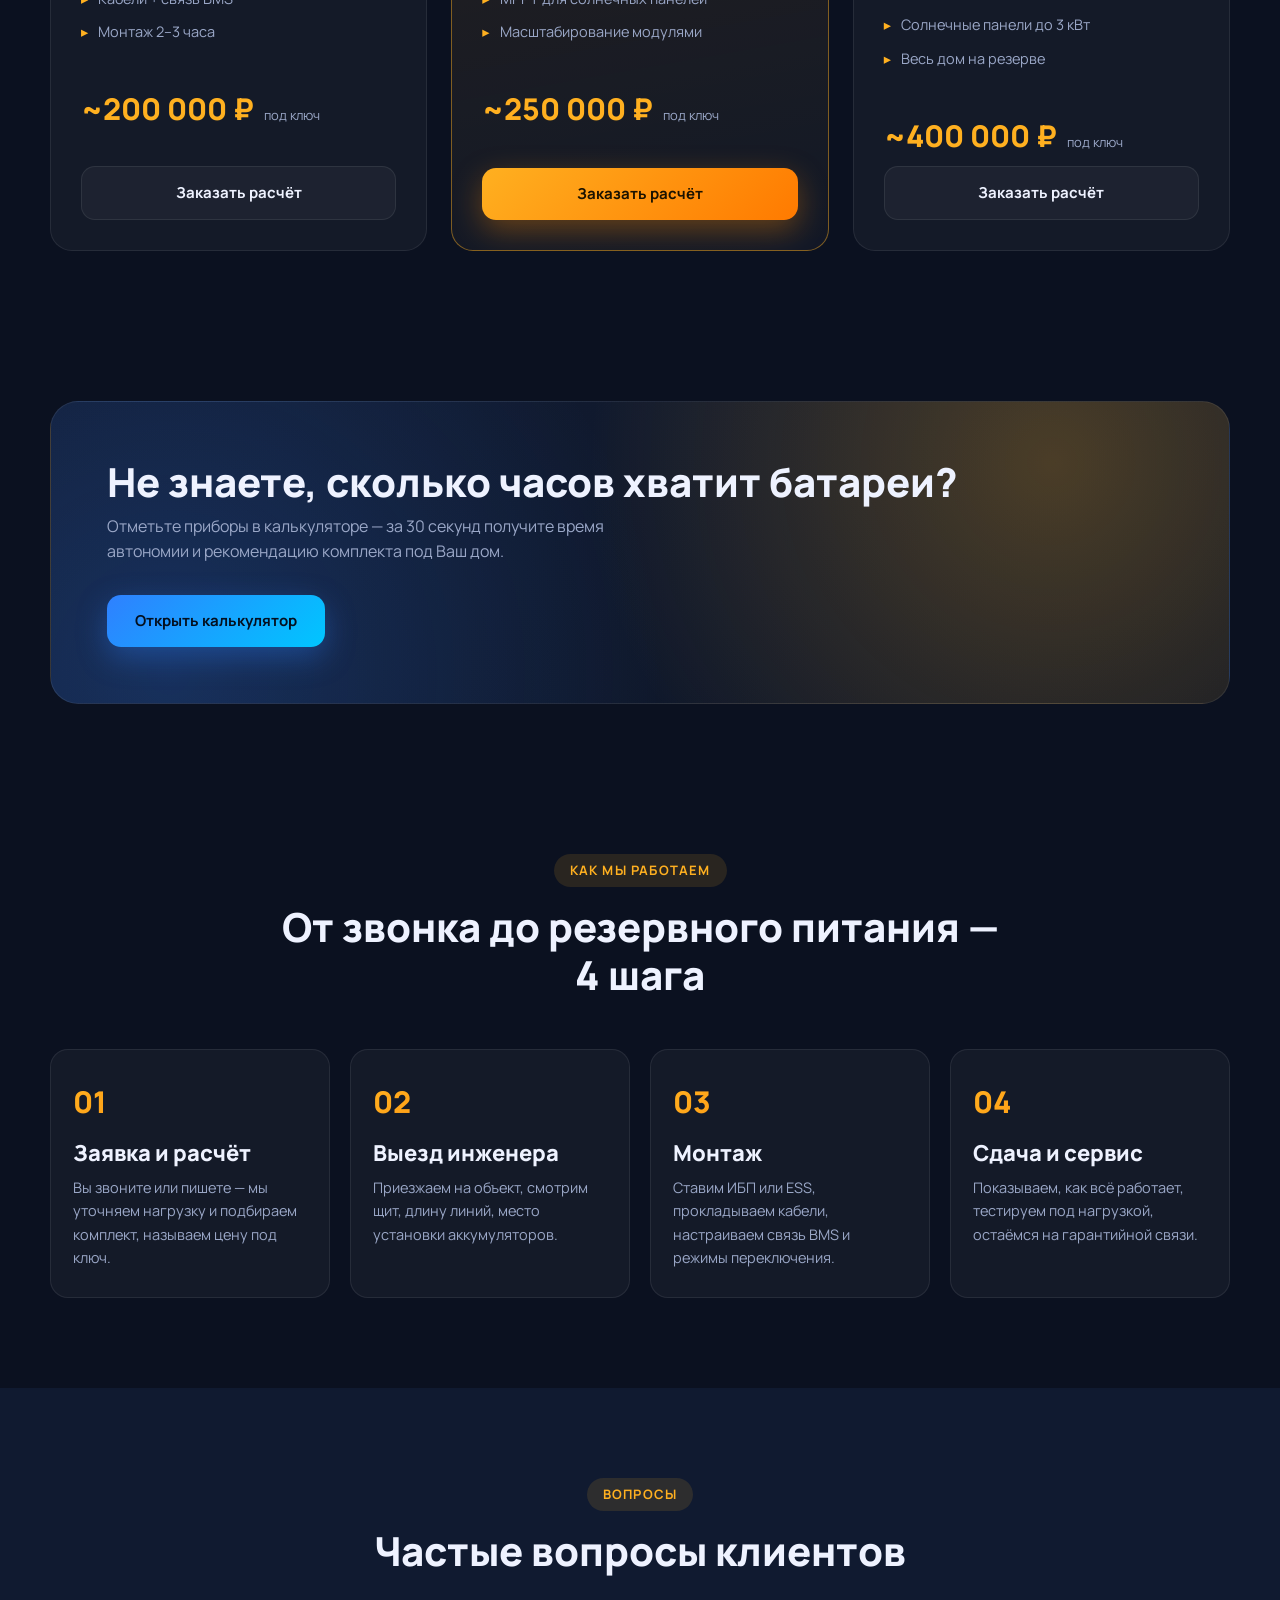
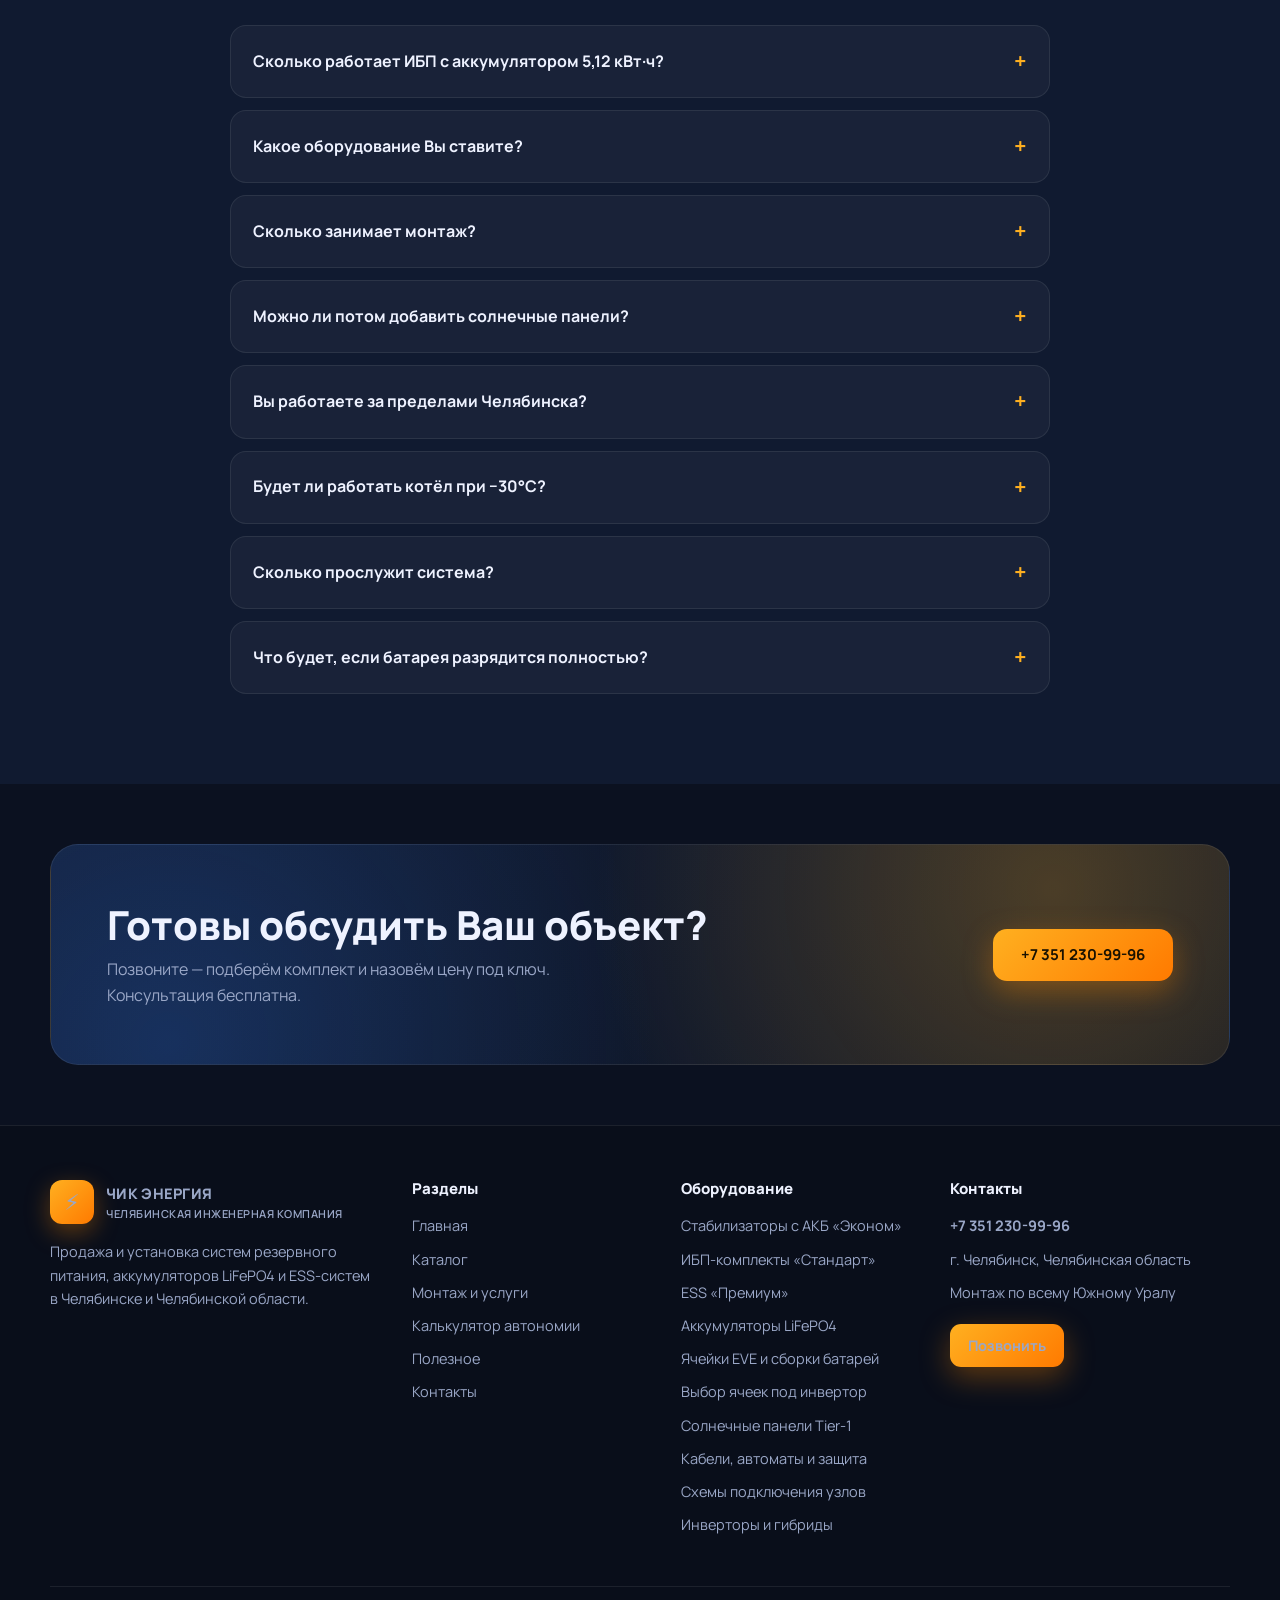
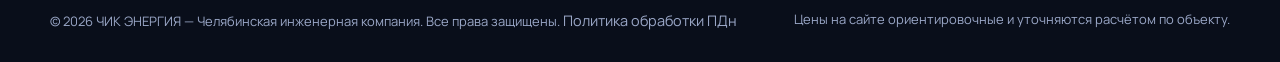
==== commit 9d7ee3be: "Раздел «База знаний»: ячейки EVE, выбор ячеек, солнечные панели Tier-1, кабели и защита, схемы подкл" ====
--- a/index.html
+++ b/index.html
@@ -30,7 +30,16 @@
         <a href="index.html" class="active">Главная</a>
         <a href="catalog.html">Каталог</a>
         <a href="services.html">Монтаж</a>
-        <a href="calculator.html">Калькулятор</a>
+        <div class="has-sub">
+          <a href="#">База знаний <span class="caret">▾</span></a>
+          <div class="sub">
+            <a href="cells.html">Ячейки LiFePO4</a>
+            <a href="cell-selection.html">Выбор ячеек</a>
+            <a href="solar-panels.html">Солнечные панели</a>
+            <a href="cables-safety.html">Кабели и защита</a>
+            <a href="wiring.html">Схемы подключения</a>
+          </div>
+        </div><a href="calculator.html">Калькулятор</a>
         <a href="contacts.html">Контакты</a>
       </nav>
       <a class="header-phone" href="tel:+73512309996">
@@ -471,6 +480,11 @@
             <li><a href="catalog.html#standart">ИБП-комплекты «Стандарт»</a></li>
             <li><a href="catalog.html#premium">ESS «Премиум»</a></li>
             <li><a href="catalog.html#accu">Аккумуляторы LiFePO4</a></li>
+            <li><a href="cells.html">Ячейки EVE и сборки батарей</a></li>
+            <li><a href="cell-selection.html">Выбор ячеек под инвертор</a></li>
+            <li><a href="solar-panels.html">Солнечные панели Tier-1</a></li>
+            <li><a href="cables-safety.html">Кабели, автоматы и защита</a></li>
+            <li><a href="wiring.html">Схемы подключения узлов</a></li>
             <li><a href="catalog.html#inverters">Инверторы и гибриды</a></li>
           </ul>
         </div>
--- a/css/style.css
+++ b/css/style.css
@@ -1045,3 +1045,142 @@
   .page-hero { padding: 72px 0 52px; }
   .page-hero h1 { font-size: clamp(46px, 3.6vw, 54px); }
 }
+
+/* Battery cells page (cells.html) */
+.sp-panels { display: grid; grid-template-columns: 1fr 1fr; gap: 24px; }
+
+.sp-panel {
+  background: var(--card);
+  border: 1px solid var(--card-border);
+  border-radius: 20px;
+  padding: 26px;
+}
+
+.sp-panel p { color: var(--muted); font-size: 15px; margin-top: 10px; }
+
+.sp-formula {
+  display: inline-block;
+  padding: 8px 14px;
+  border-radius: 10px;
+  background: rgba(255, 176, 32, 0.1);
+  border: 1px solid rgba(255, 176, 32, 0.3);
+  color: var(--accent);
+  font-weight: 800;
+  font-size: 14px;
+  margin: 4px 6px 4px 0;
+}
+
+.sp-formula.blue {
+  background: rgba(47, 128, 255, 0.12);
+  border-color: rgba(47, 128, 255, 0.35);
+  color: var(--blue);
+}
+
+.cells-figure { margin: 20px 0 8px; }
+
+.cells-svg {
+  width: 100%;
+  height: auto;
+  display: block;
+  color: var(--accent);
+}
+
+.cells-svg .cell {
+  fill: rgba(255, 255, 255, 0.07);
+  stroke: rgba(255, 255, 255, 0.3);
+  stroke-width: 1.5;
+}
+
+.cells-svg .cell.hot {
+  fill: rgba(255, 176, 32, 0.16);
+  stroke: rgba(255, 176, 32, 0.6);
+}
+
+.cells-svg .cell.cool {
+  fill: rgba(47, 128, 255, 0.14);
+  stroke: rgba(47, 128, 255, 0.55);
+}
+
+.cells-svg .wire { stroke: currentColor; stroke-width: 2.5; fill: none; stroke-linecap: round; }
+
+.cells-svg .wire.thin { stroke-width: 1.6; opacity: 0.75; }
+
+.cells-svg .term { fill: currentColor; }
+
+.cells-svg text { fill: var(--muted); font-family: inherit; font-weight: 600; }
+
+.cells-svg text.big { fill: var(--text); font-size: 19px; font-weight: 800; }
+
+.cells-svg text.acc { fill: currentColor; font-weight: 800; }
+
+.volt-card { text-align: center; }
+
+.volt-card .cells-figure { max-width: 420px; margin-inline: auto; }
+
+.cell-mini {
+  background: var(--card);
+  border: 1px solid var(--card-border);
+  border-radius: 18px;
+  padding: 22px;
+}
+
+.cell-mini b { color: var(--accent); }
+
+.cell-mini p { color: var(--muted); font-size: 14.5px; margin-top: 8px; }
+
+@media (max-width: 640px) {
+  .sp-panels { grid-template-columns: 1fr; }
+}
+
+/* Компактное меню: 8 пунктов на десктопе */
+@media (min-width: 981px) and (max-width: 1439px) {
+  .nav { gap: 18px; }
+  .nav a { font-size: 14px; }
+}
+
+/* Выпадающее меню "База знаний" */
+.nav .has-sub { position: relative; }
+.nav .caret { font-size: 10px; opacity: 0.7; margin-left: 2px; }
+.nav .sub {
+  position: absolute;
+  top: calc(100% + 12px);
+  left: -16px;
+  min-width: 220px;
+  display: none;
+  flex-direction: column;
+  gap: 2px;
+  padding: 10px;
+  background: rgba(11, 17, 32, 0.98);
+  border: 1px solid var(--card-border);
+  border-radius: 14px;
+  box-shadow: var(--shadow);
+  z-index: 60;
+}
+.nav .has-sub::after {
+  content: "";
+  position: absolute;
+  top: 100%;
+  left: -20px;
+  right: -20px;
+  height: 14px;
+}
+.nav .has-sub:hover .sub,
+.nav .has-sub:focus-within .sub { display: flex; }
+.nav .sub a { font-size: 14px; font-weight: 600; padding: 9px 12px; border-radius: 10px; white-space: nowrap; }
+.nav .sub a:hover { background: rgba(255, 255, 255, 0.05); }
+.nav .sub a.active { color: var(--text); }
+
+@media (max-width: 980px) {
+  .nav .has-sub { display: block; }
+  .nav .has-sub::after { display: none; }
+  .nav .sub {
+    display: flex;
+    position: static;
+    min-width: 0;
+    padding: 0 0 0 16px;
+    background: transparent;
+    border: 0;
+    box-shadow: none;
+  }
+  .nav .sub a { padding: 10px 8px; font-size: 15px; }
+}
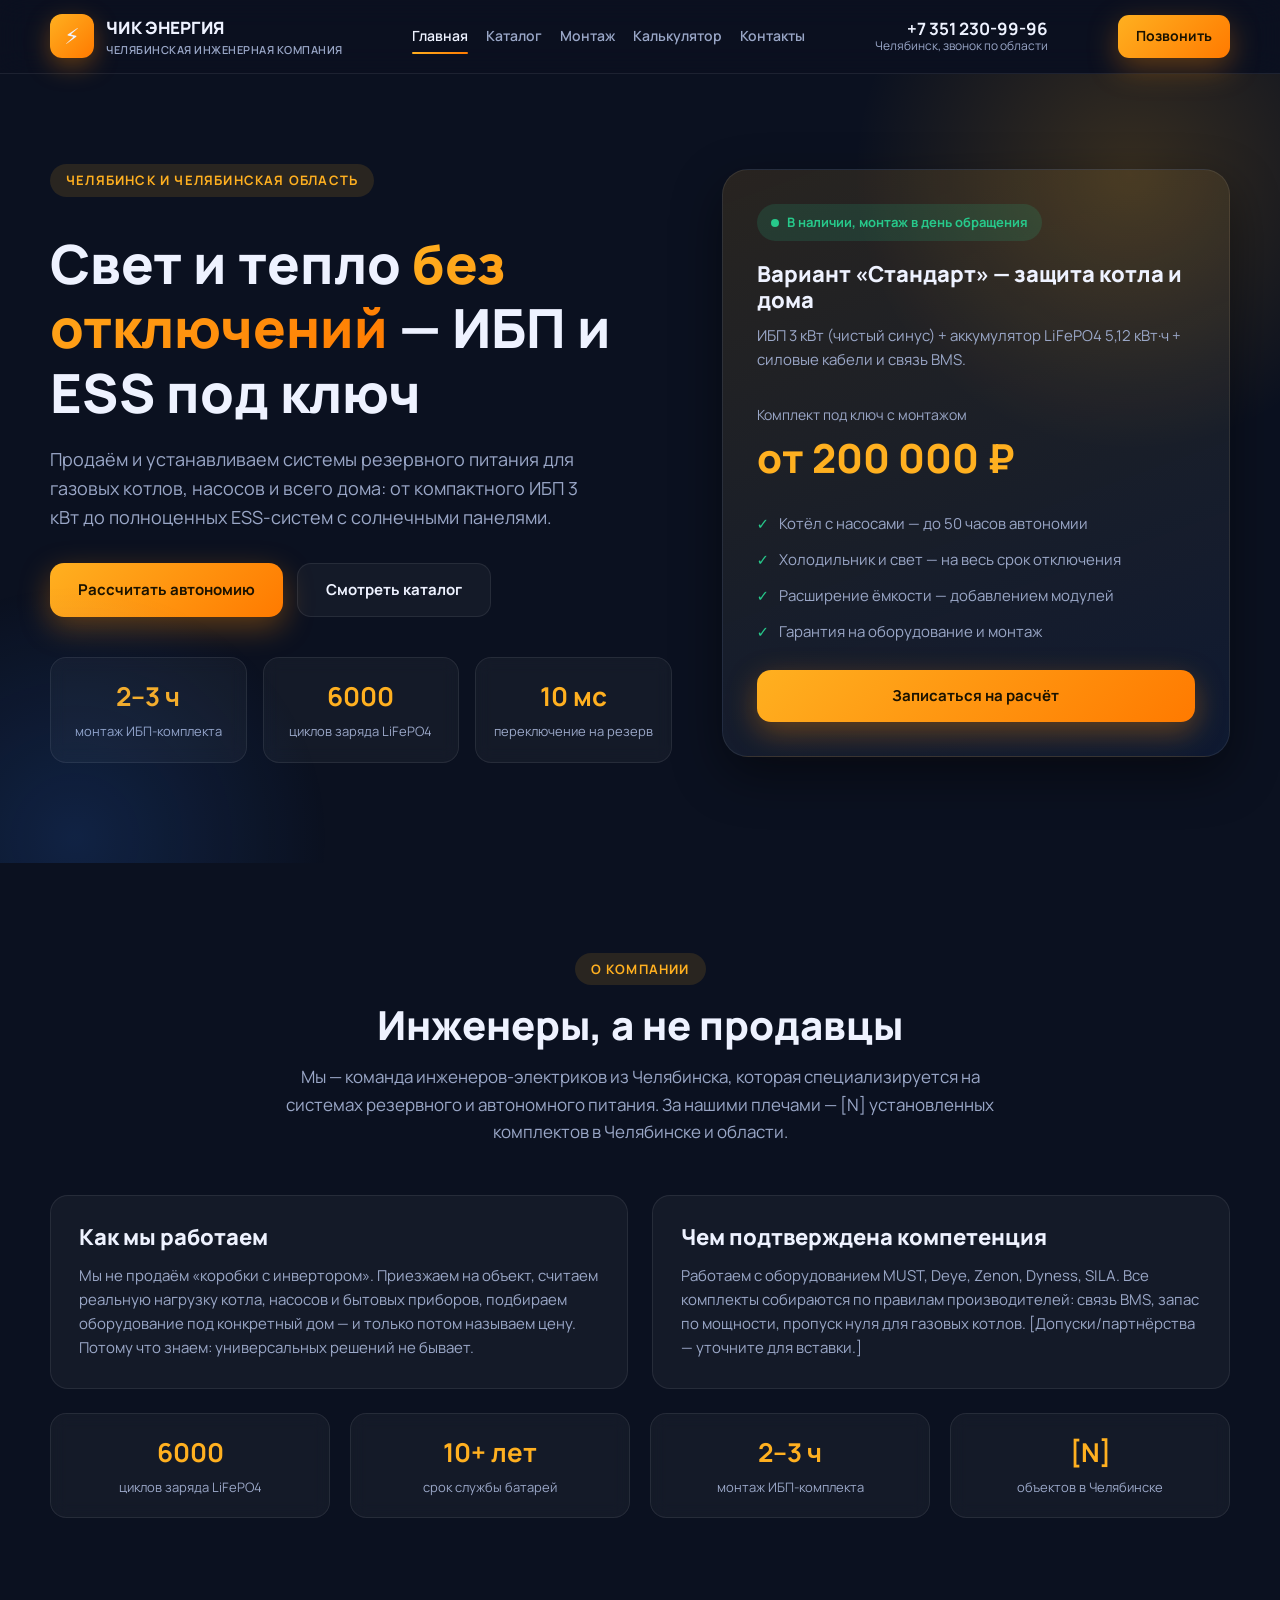
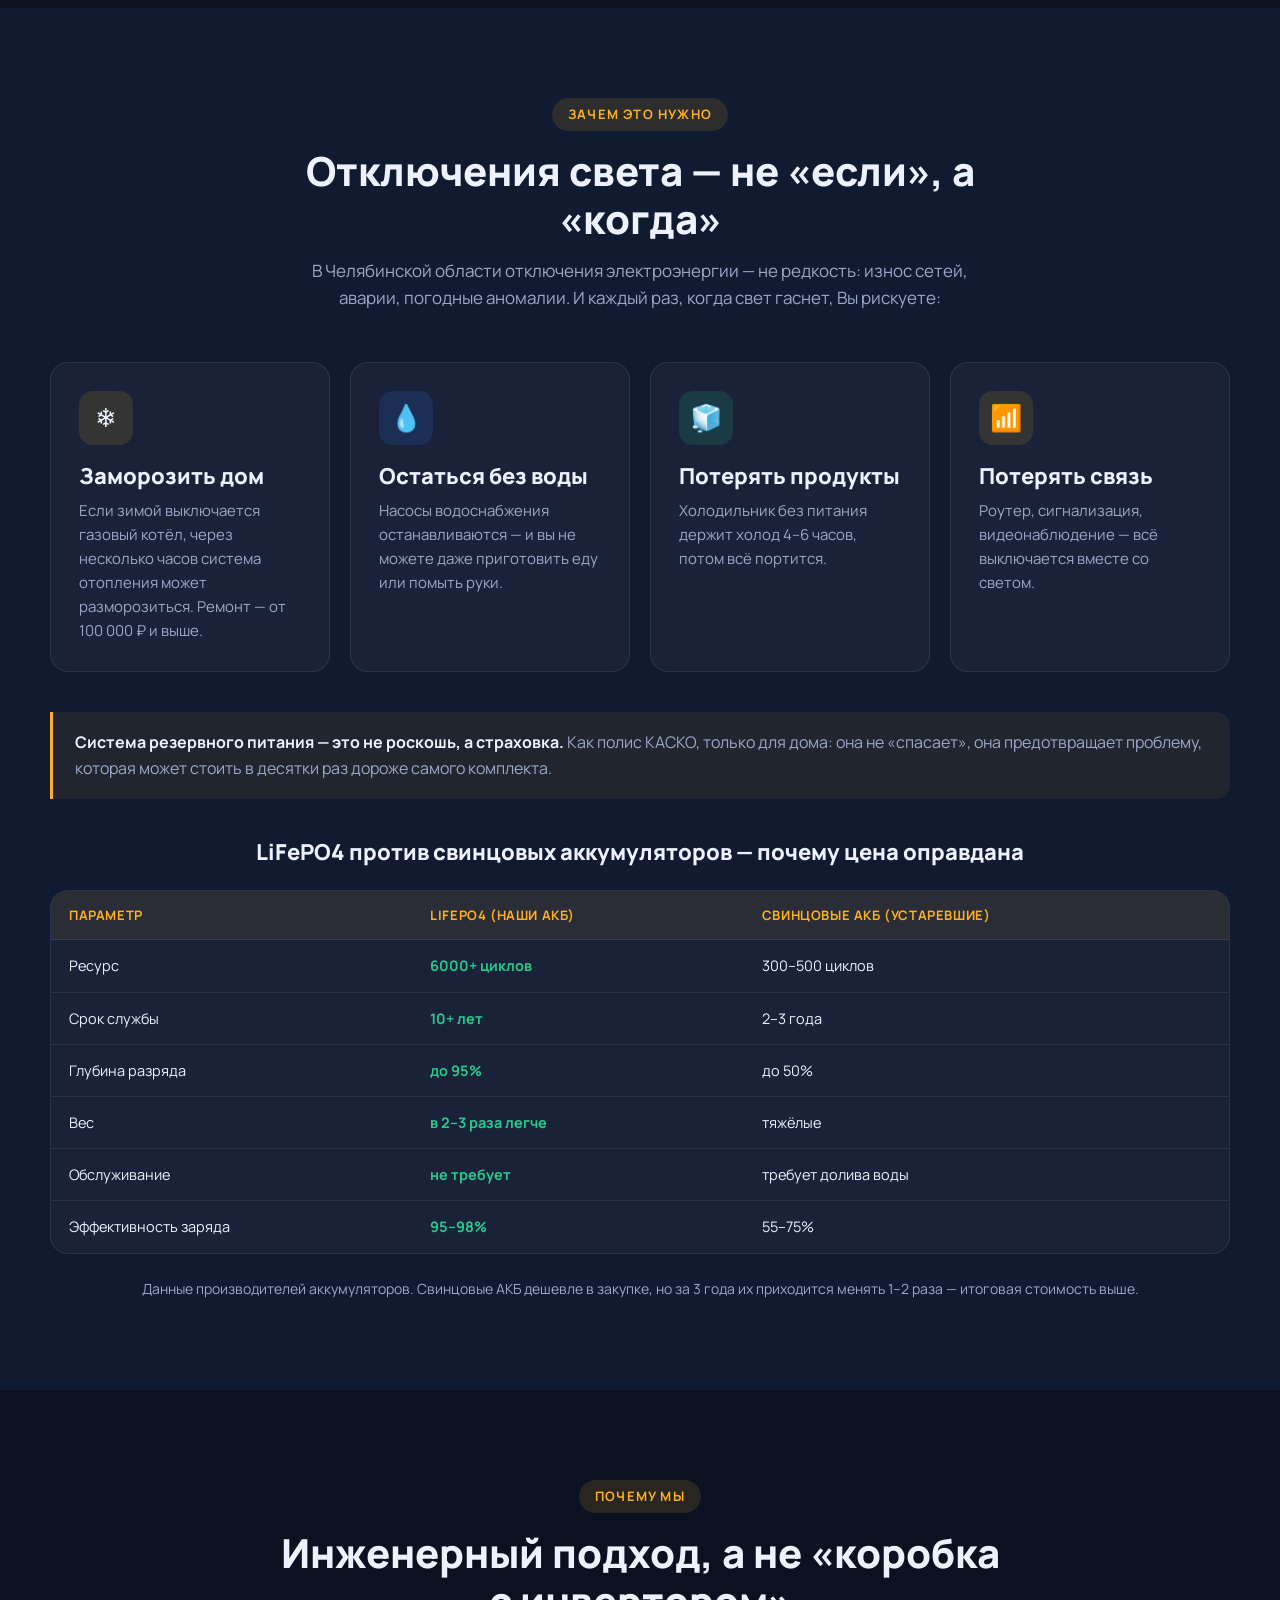
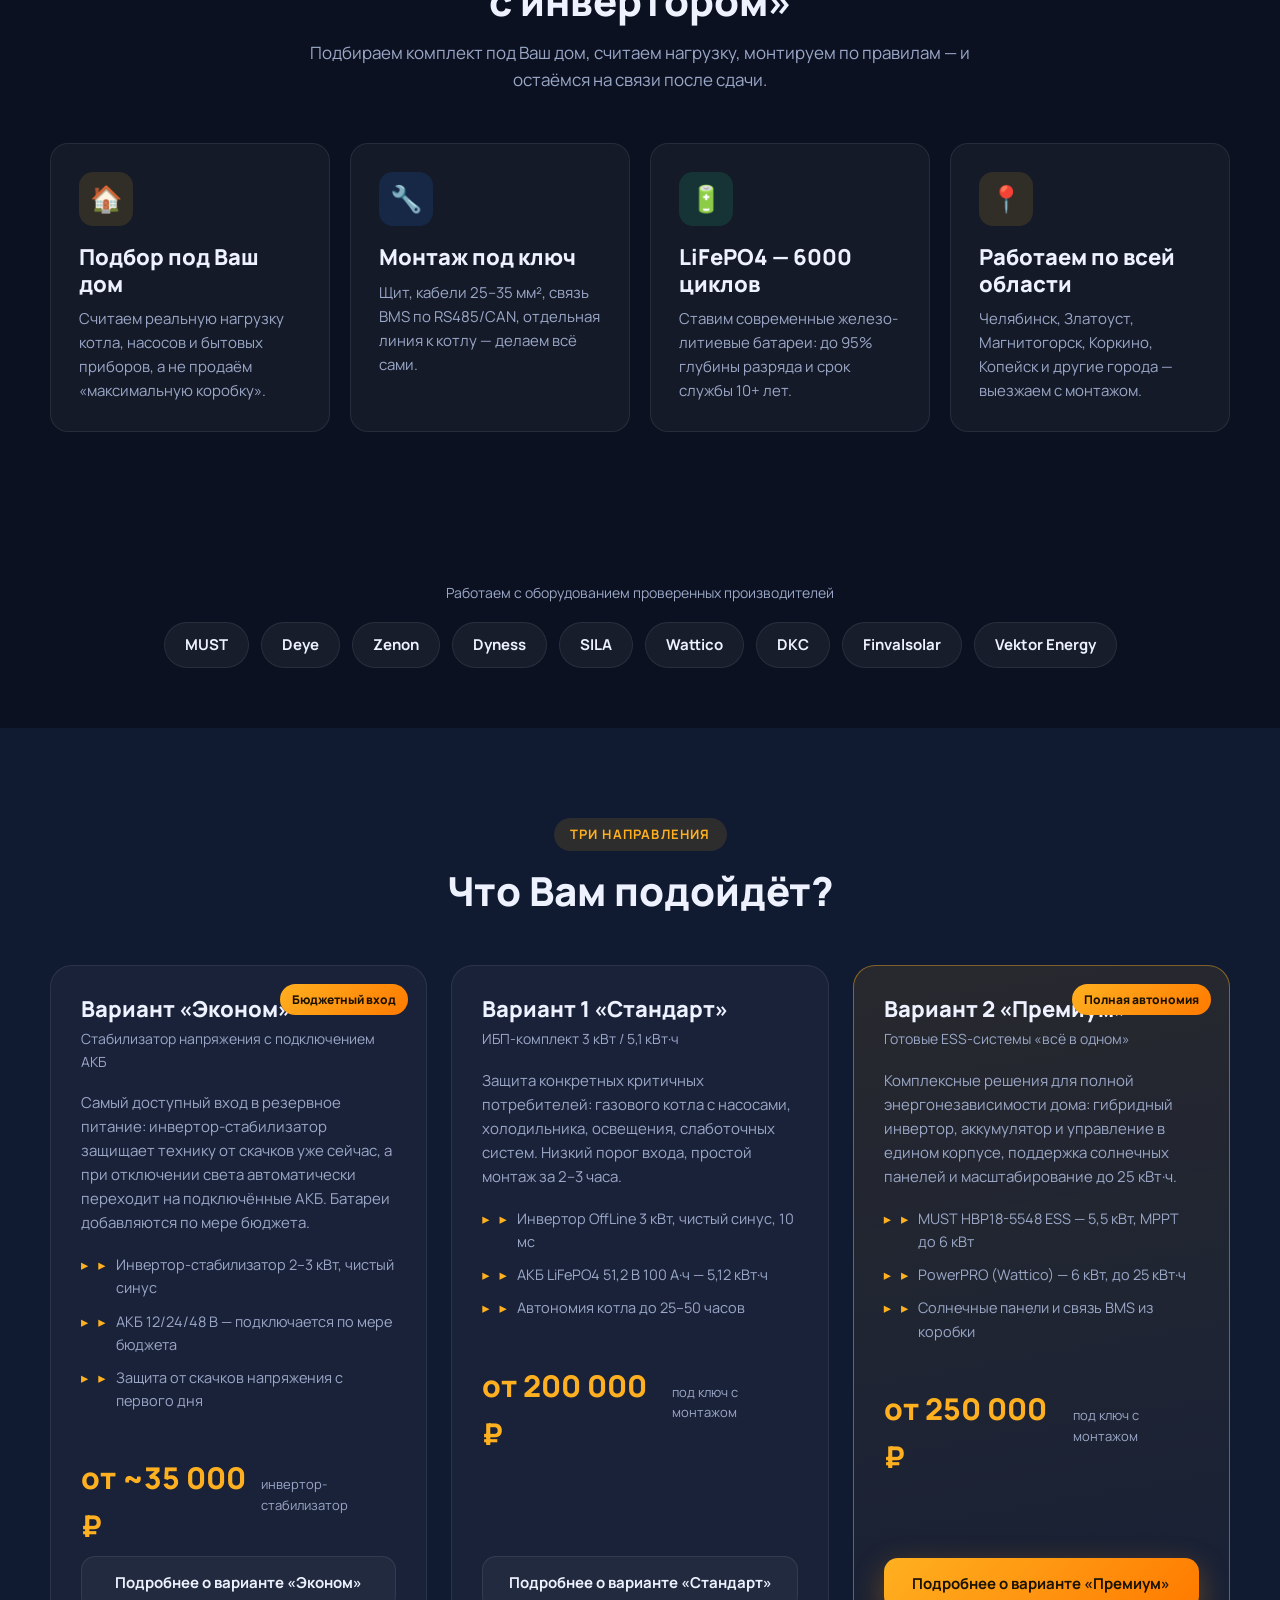
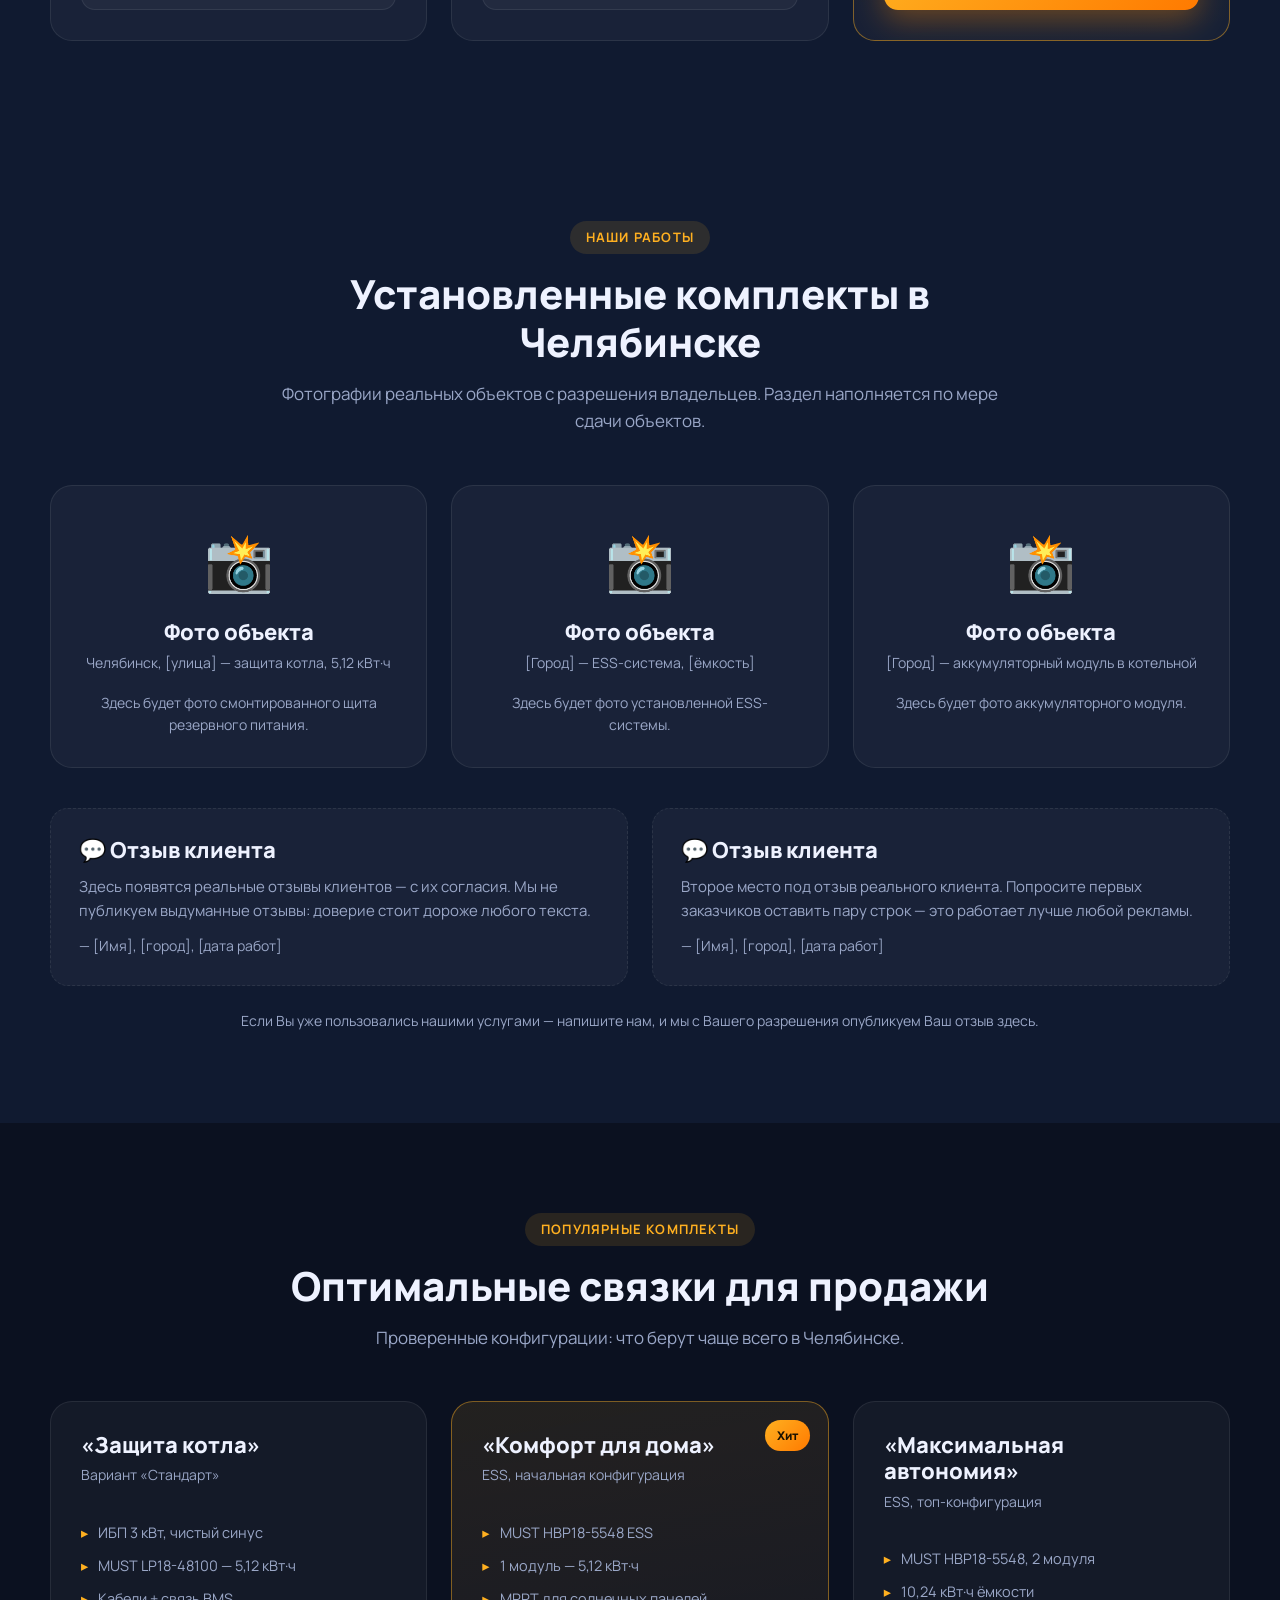
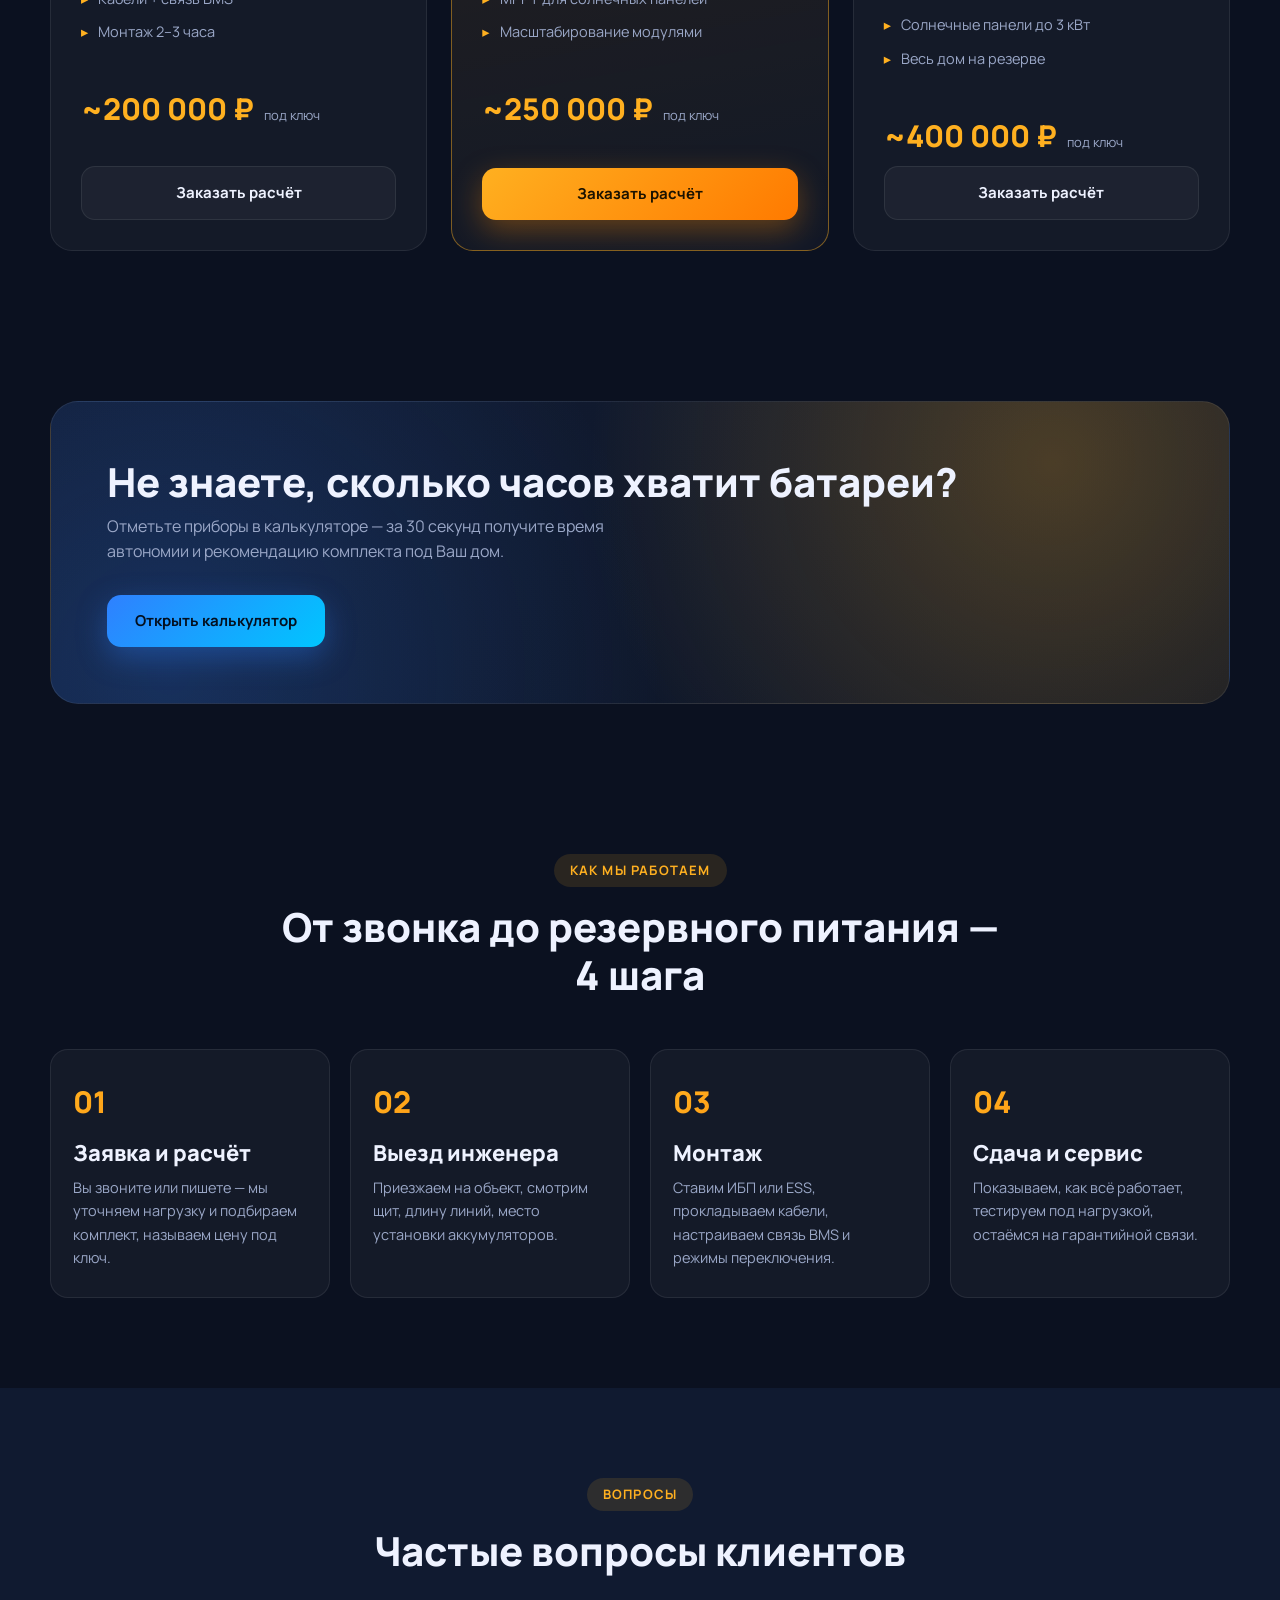
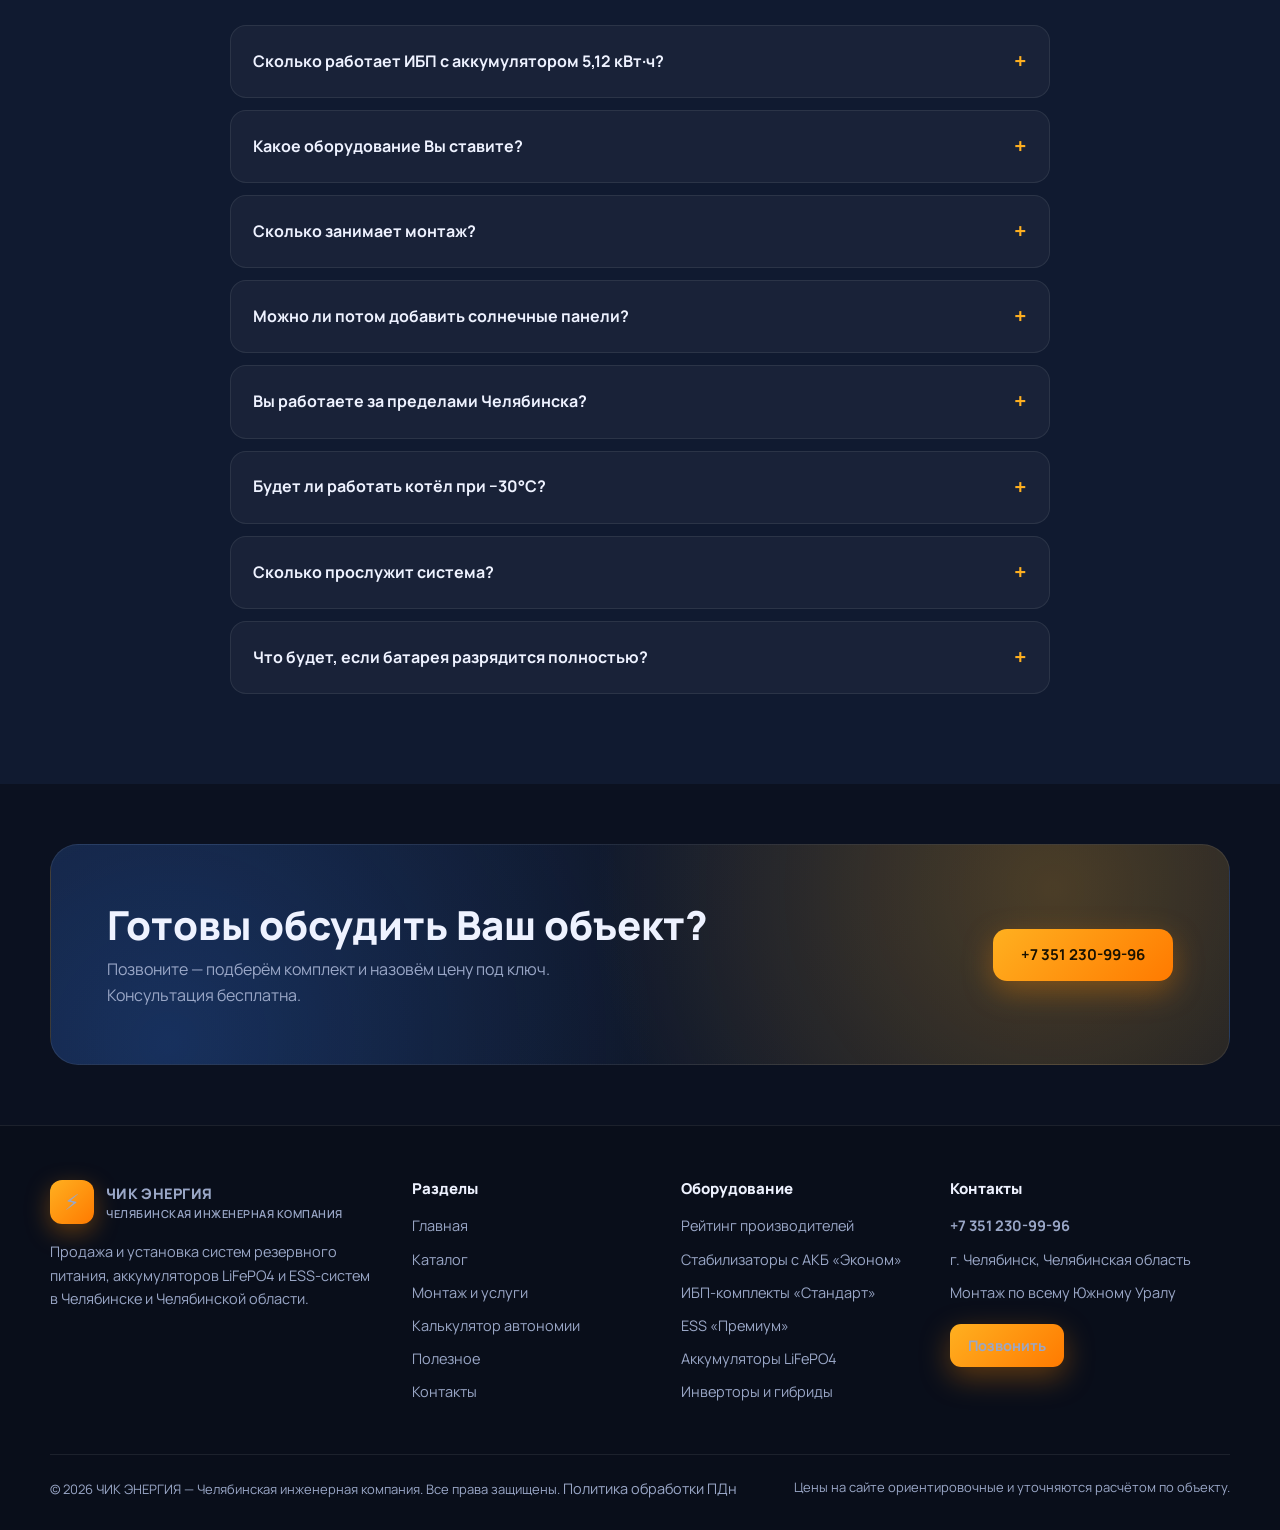
==== commit 9490f166: "Новая страница «Рейтинг производителей инверторов»: Deye, Solis, Techfine, Growatt, POWMR и др. с ин" ====
--- a/index.html
+++ b/index.html
@@ -30,16 +30,7 @@
         <a href="index.html" class="active">Главная</a>
         <a href="catalog.html">Каталог</a>
         <a href="services.html">Монтаж</a>
-        <div class="has-sub">
-          <a href="#">База знаний <span class="caret">▾</span></a>
-          <div class="sub">
-            <a href="cells.html">Ячейки LiFePO4</a>
-            <a href="cell-selection.html">Выбор ячеек</a>
-            <a href="solar-panels.html">Солнечные панели</a>
-            <a href="cables-safety.html">Кабели и защита</a>
-            <a href="wiring.html">Схемы подключения</a>
-          </div>
-        </div><a href="calculator.html">Калькулятор</a>
+        <a href="calculator.html">Калькулятор</a>
         <a href="contacts.html">Контакты</a>
       </nav>
       <a class="header-phone" href="tel:+73512309996">
@@ -476,15 +467,11 @@
         <div>
           <h4>Оборудование</h4>
           <ul>
+            <li><a href="manufacturers.html">Рейтинг производителей</a></li>
             <li><a href="econom.html">Стабилизаторы с АКБ «Эконом»</a></li>
             <li><a href="catalog.html#standart">ИБП-комплекты «Стандарт»</a></li>
             <li><a href="catalog.html#premium">ESS «Премиум»</a></li>
             <li><a href="catalog.html#accu">Аккумуляторы LiFePO4</a></li>
-            <li><a href="cells.html">Ячейки EVE и сборки батарей</a></li>
-            <li><a href="cell-selection.html">Выбор ячеек под инвертор</a></li>
-            <li><a href="solar-panels.html">Солнечные панели Tier-1</a></li>
-            <li><a href="cables-safety.html">Кабели, автоматы и защита</a></li>
-            <li><a href="wiring.html">Схемы подключения узлов</a></li>
             <li><a href="catalog.html#inverters">Инверторы и гибриды</a></li>
           </ul>
         </div>
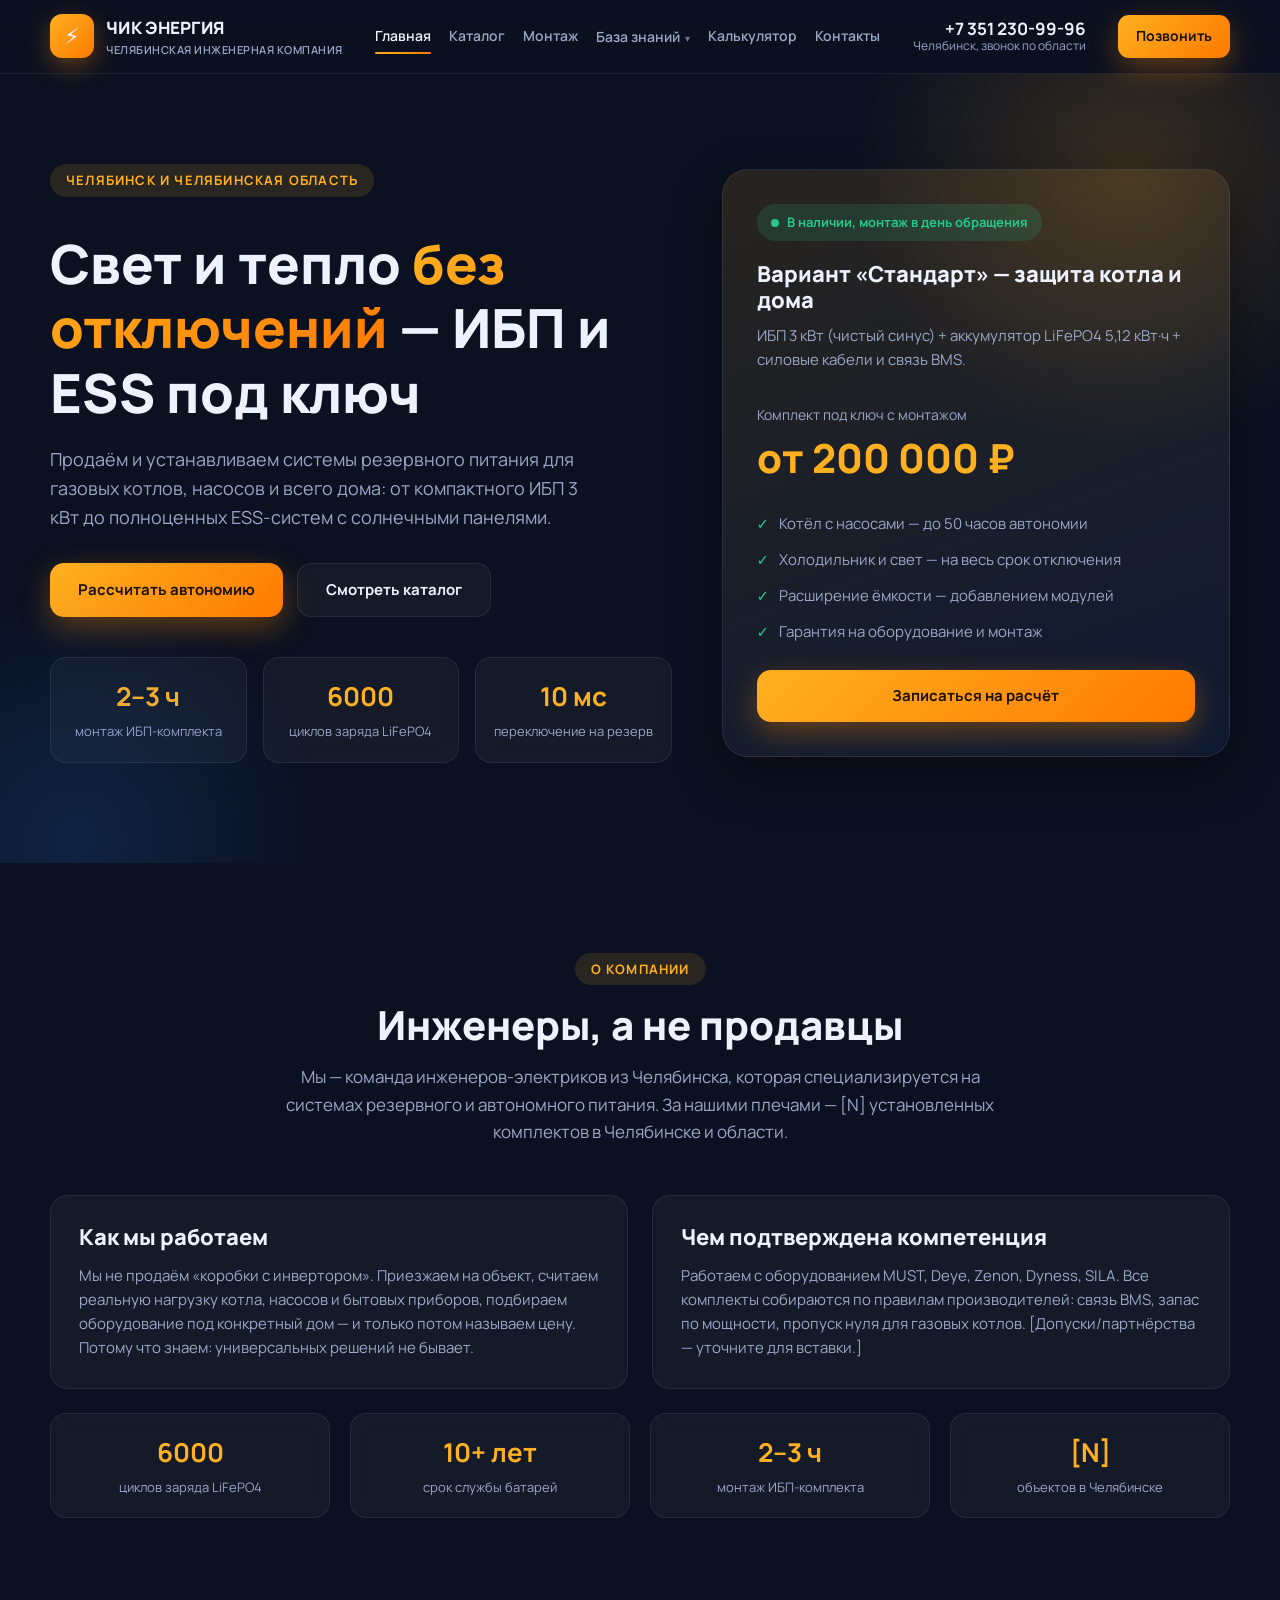
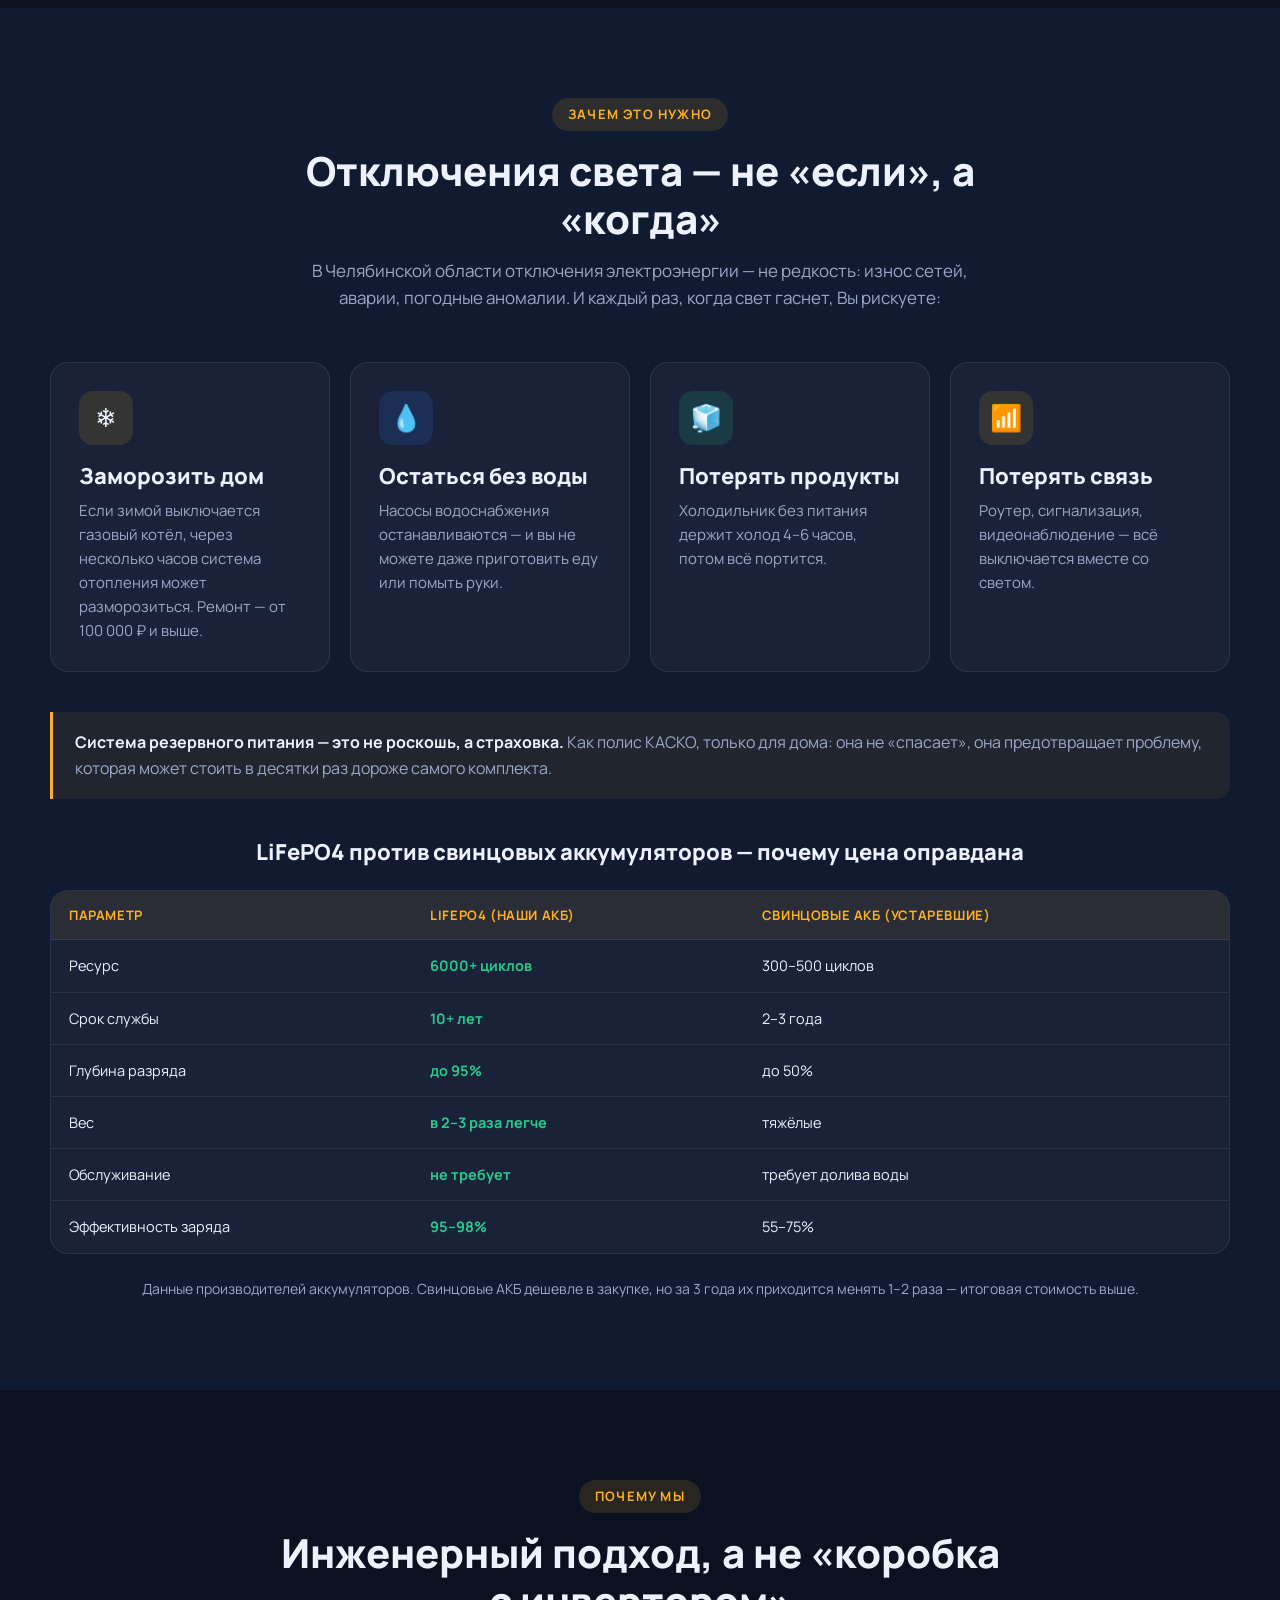
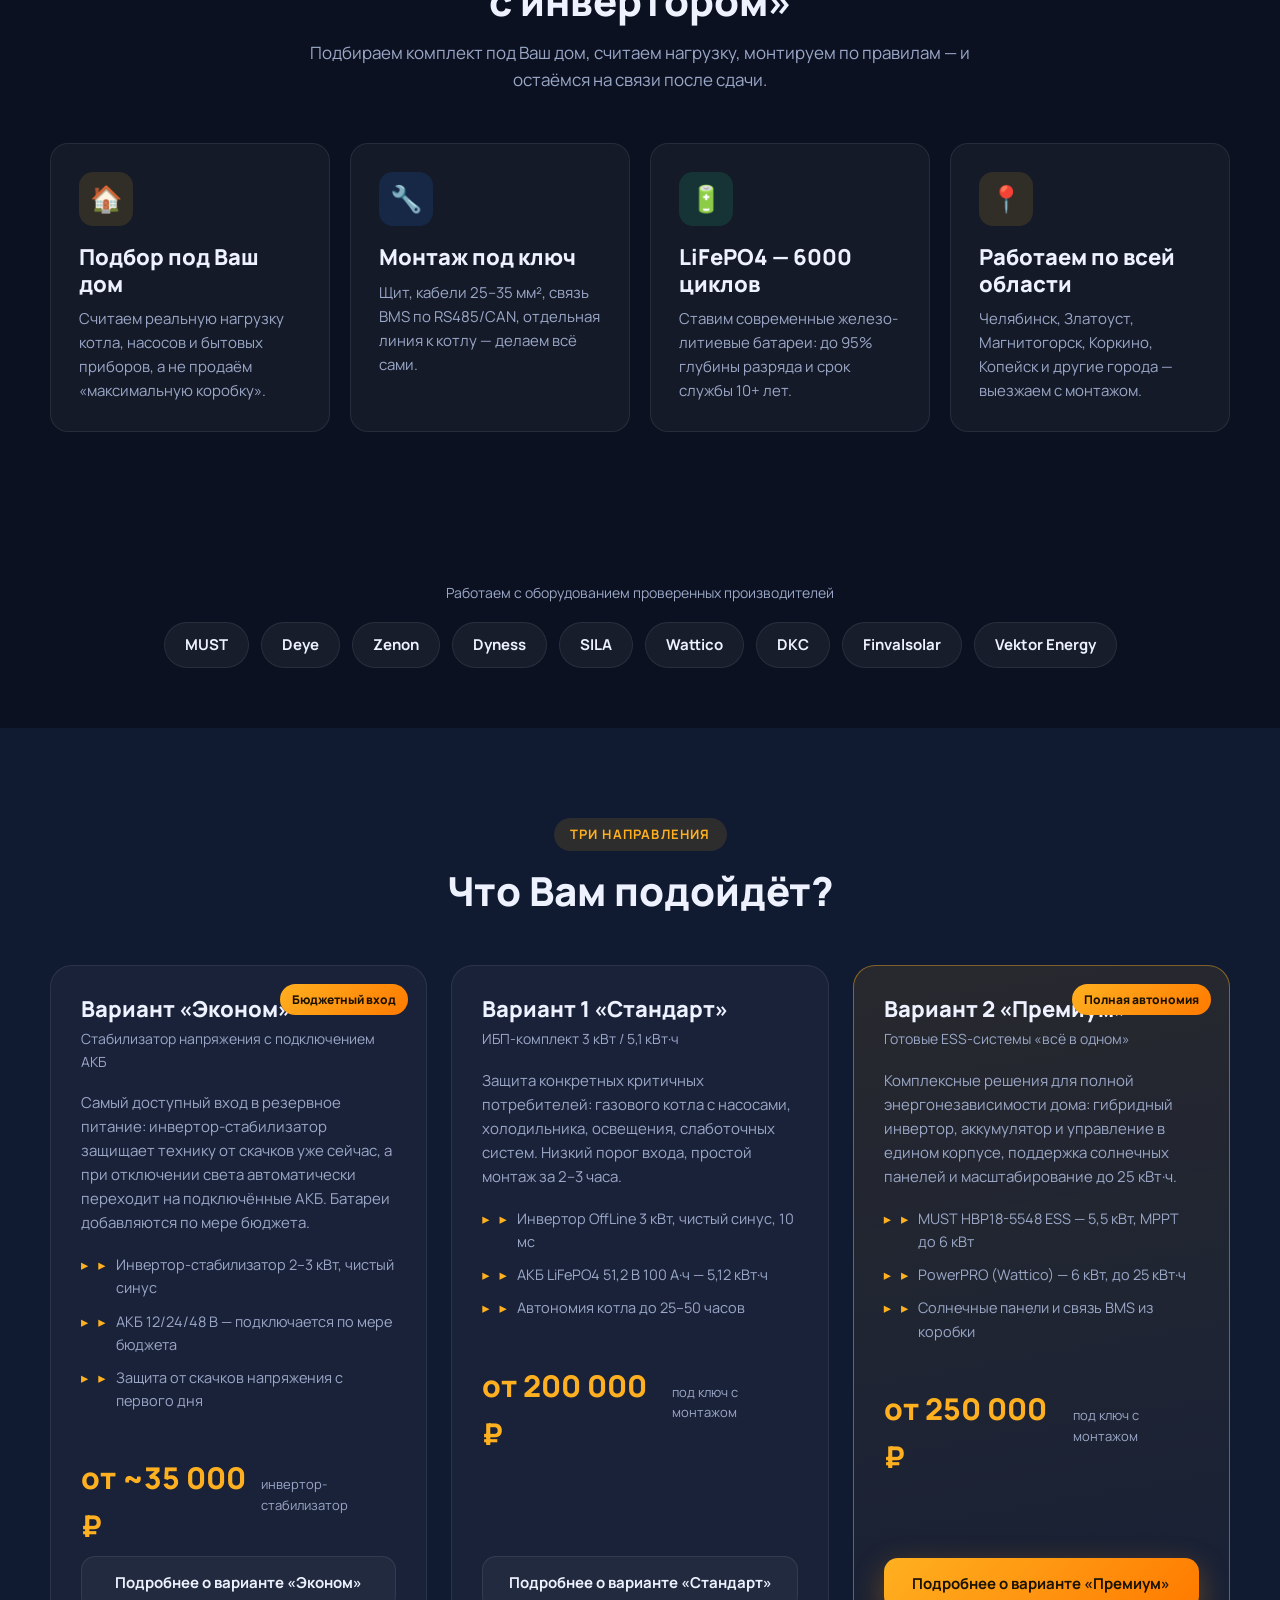
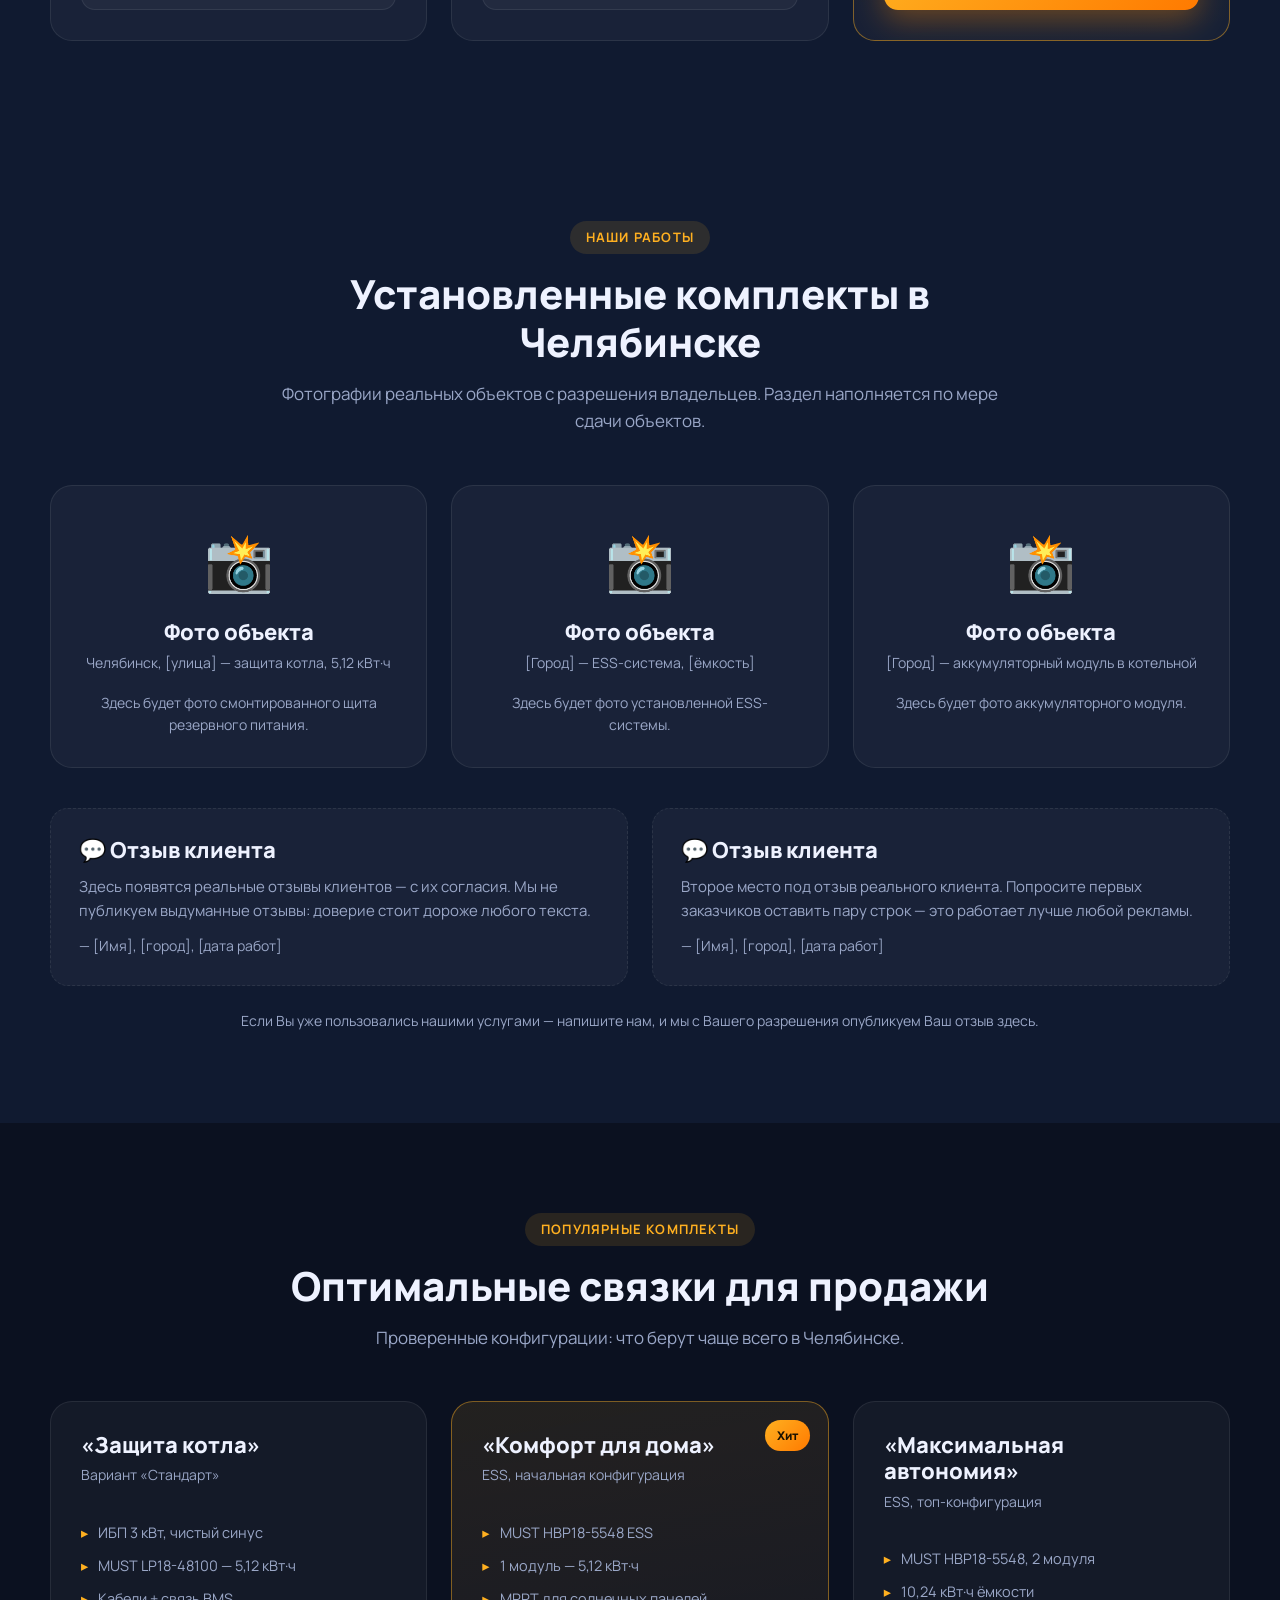
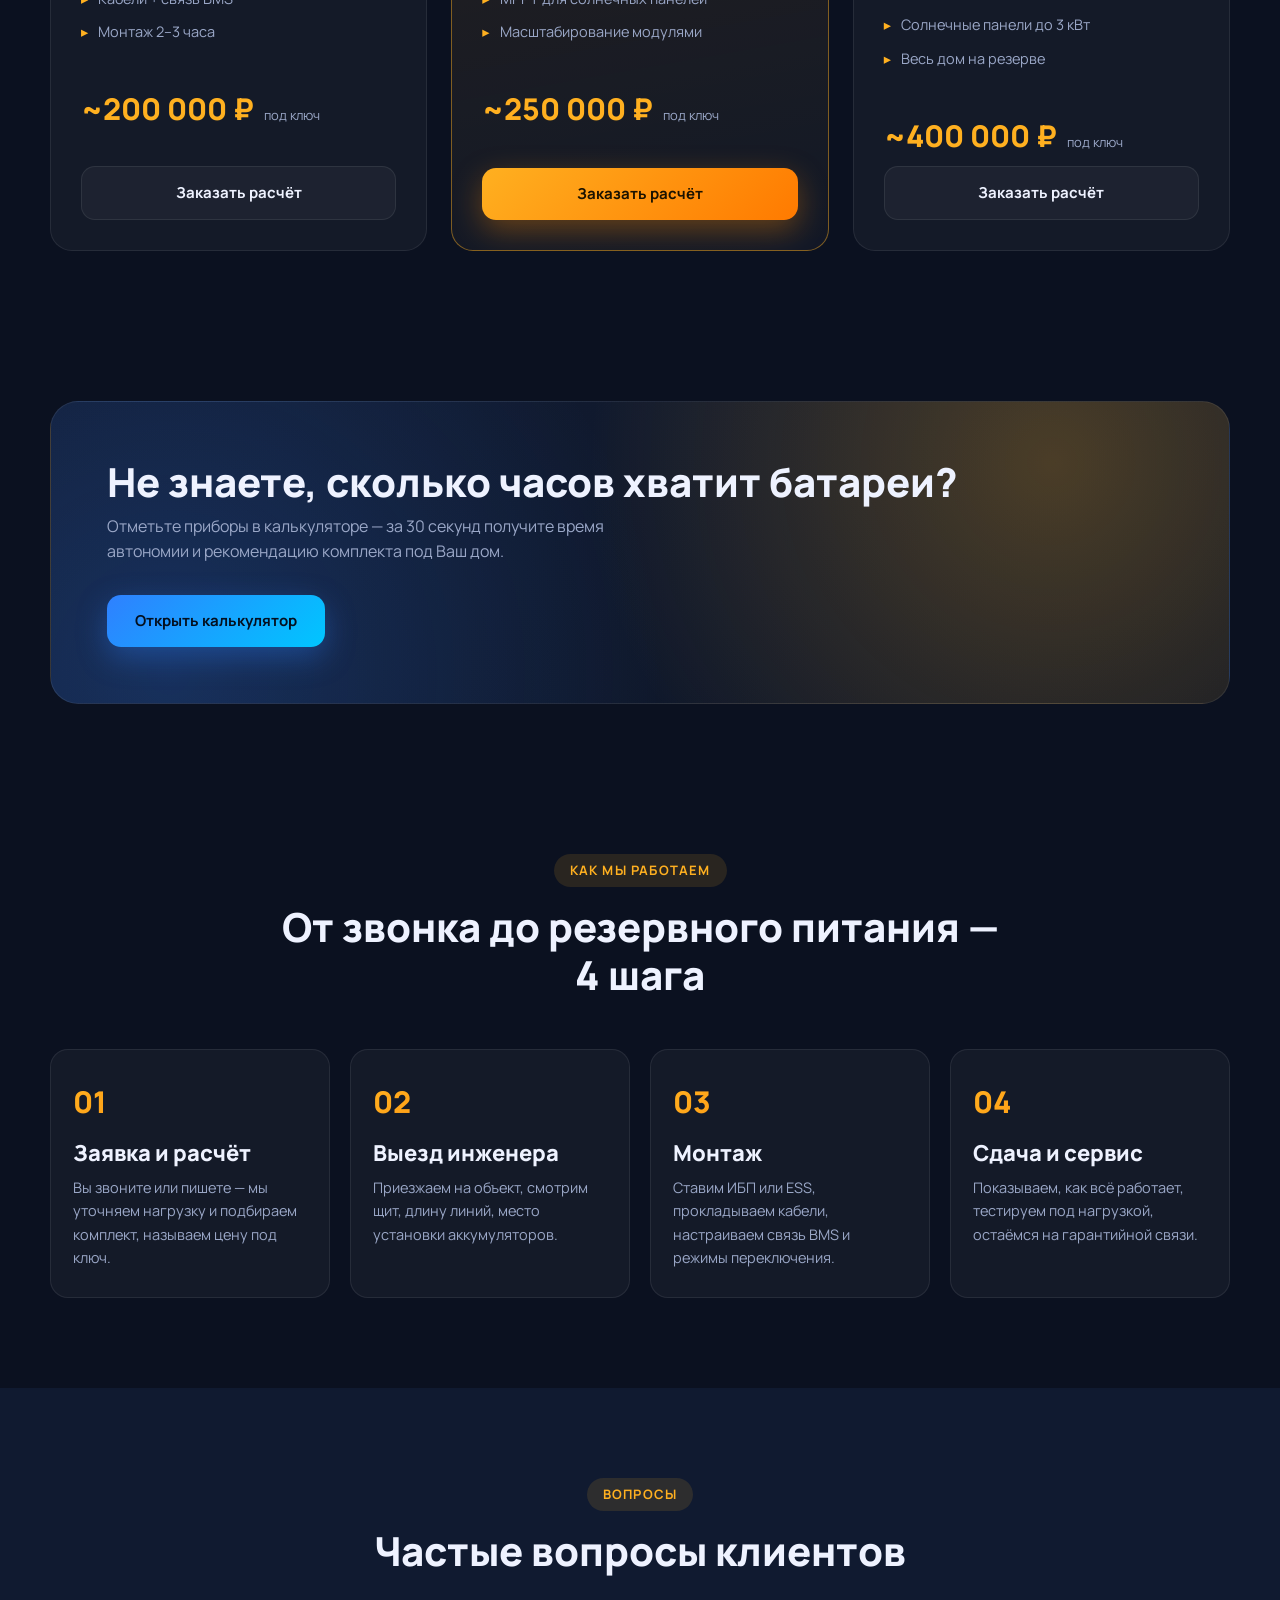
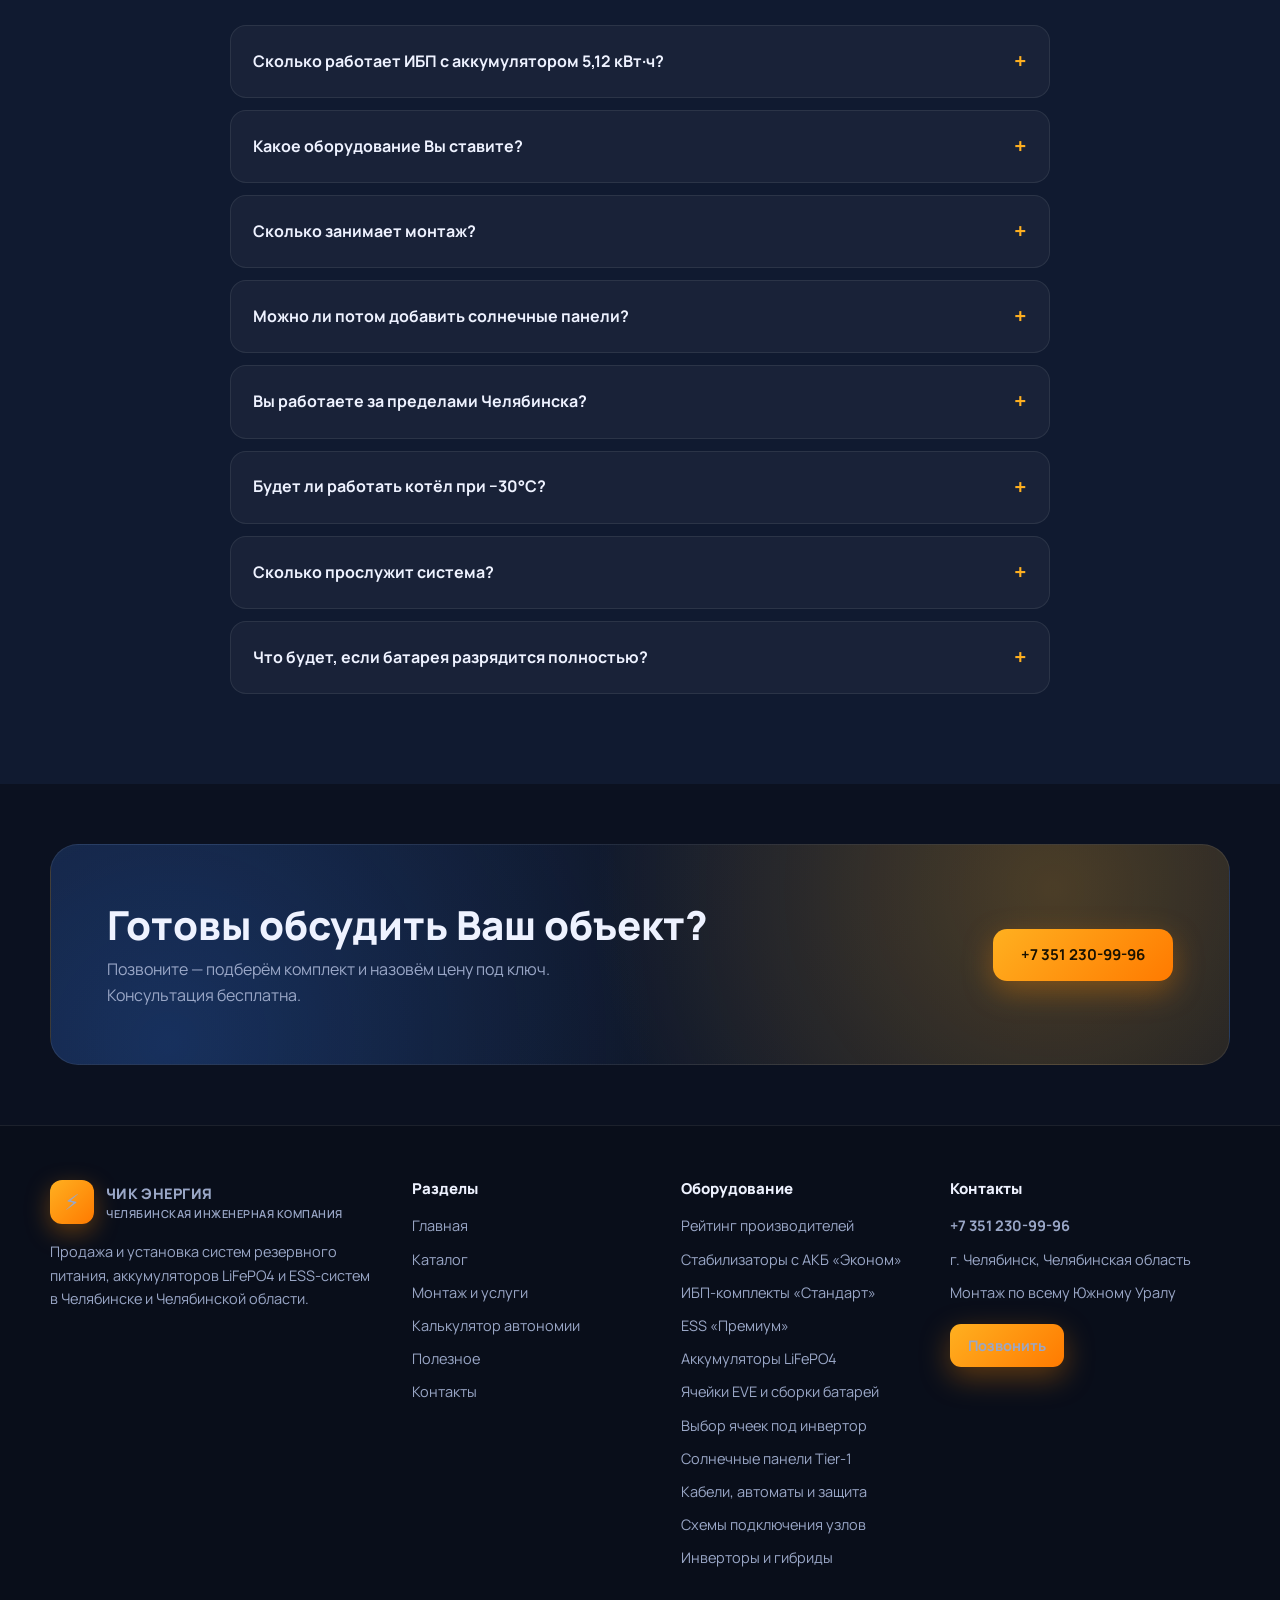
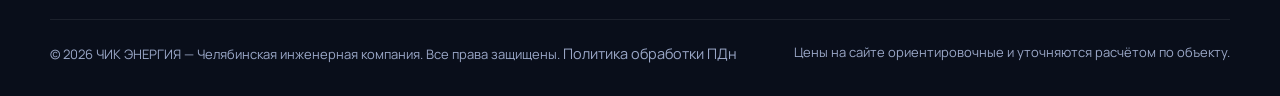
==== commit 333030f5: "Merge branch 'main' of https://github.com/morozzz174/chik-energy" ====
--- a/index.html
+++ b/index.html
@@ -30,6 +30,16 @@
         <a href="index.html" class="active">Главная</a>
         <a href="catalog.html">Каталог</a>
         <a href="services.html">Монтаж</a>
+        <div class="has-sub">
+          <a href="#">База знаний <span class="caret">▾</span></a>
+          <div class="sub">
+            <a href="cells.html">Ячейки LiFePO4</a>
+            <a href="cell-selection.html">Выбор ячеек</a>
+            <a href="solar-panels.html">Солнечные панели</a>
+            <a href="cables-safety.html">Кабели и защита</a>
+            <a href="wiring.html">Схемы подключения</a>
+          </div>
+        </div>
         <a href="calculator.html">Калькулятор</a>
         <a href="contacts.html">Контакты</a>
       </nav>
@@ -472,6 +482,11 @@
             <li><a href="catalog.html#standart">ИБП-комплекты «Стандарт»</a></li>
             <li><a href="catalog.html#premium">ESS «Премиум»</a></li>
             <li><a href="catalog.html#accu">Аккумуляторы LiFePO4</a></li>
+            <li><a href="cells.html">Ячейки EVE и сборки батарей</a></li>
+            <li><a href="cell-selection.html">Выбор ячеек под инвертор</a></li>
+            <li><a href="solar-panels.html">Солнечные панели Tier-1</a></li>
+            <li><a href="cables-safety.html">Кабели, автоматы и защита</a></li>
+            <li><a href="wiring.html">Схемы подключения узлов</a></li>
             <li><a href="catalog.html#inverters">Инверторы и гибриды</a></li>
           </ul>
         </div>
